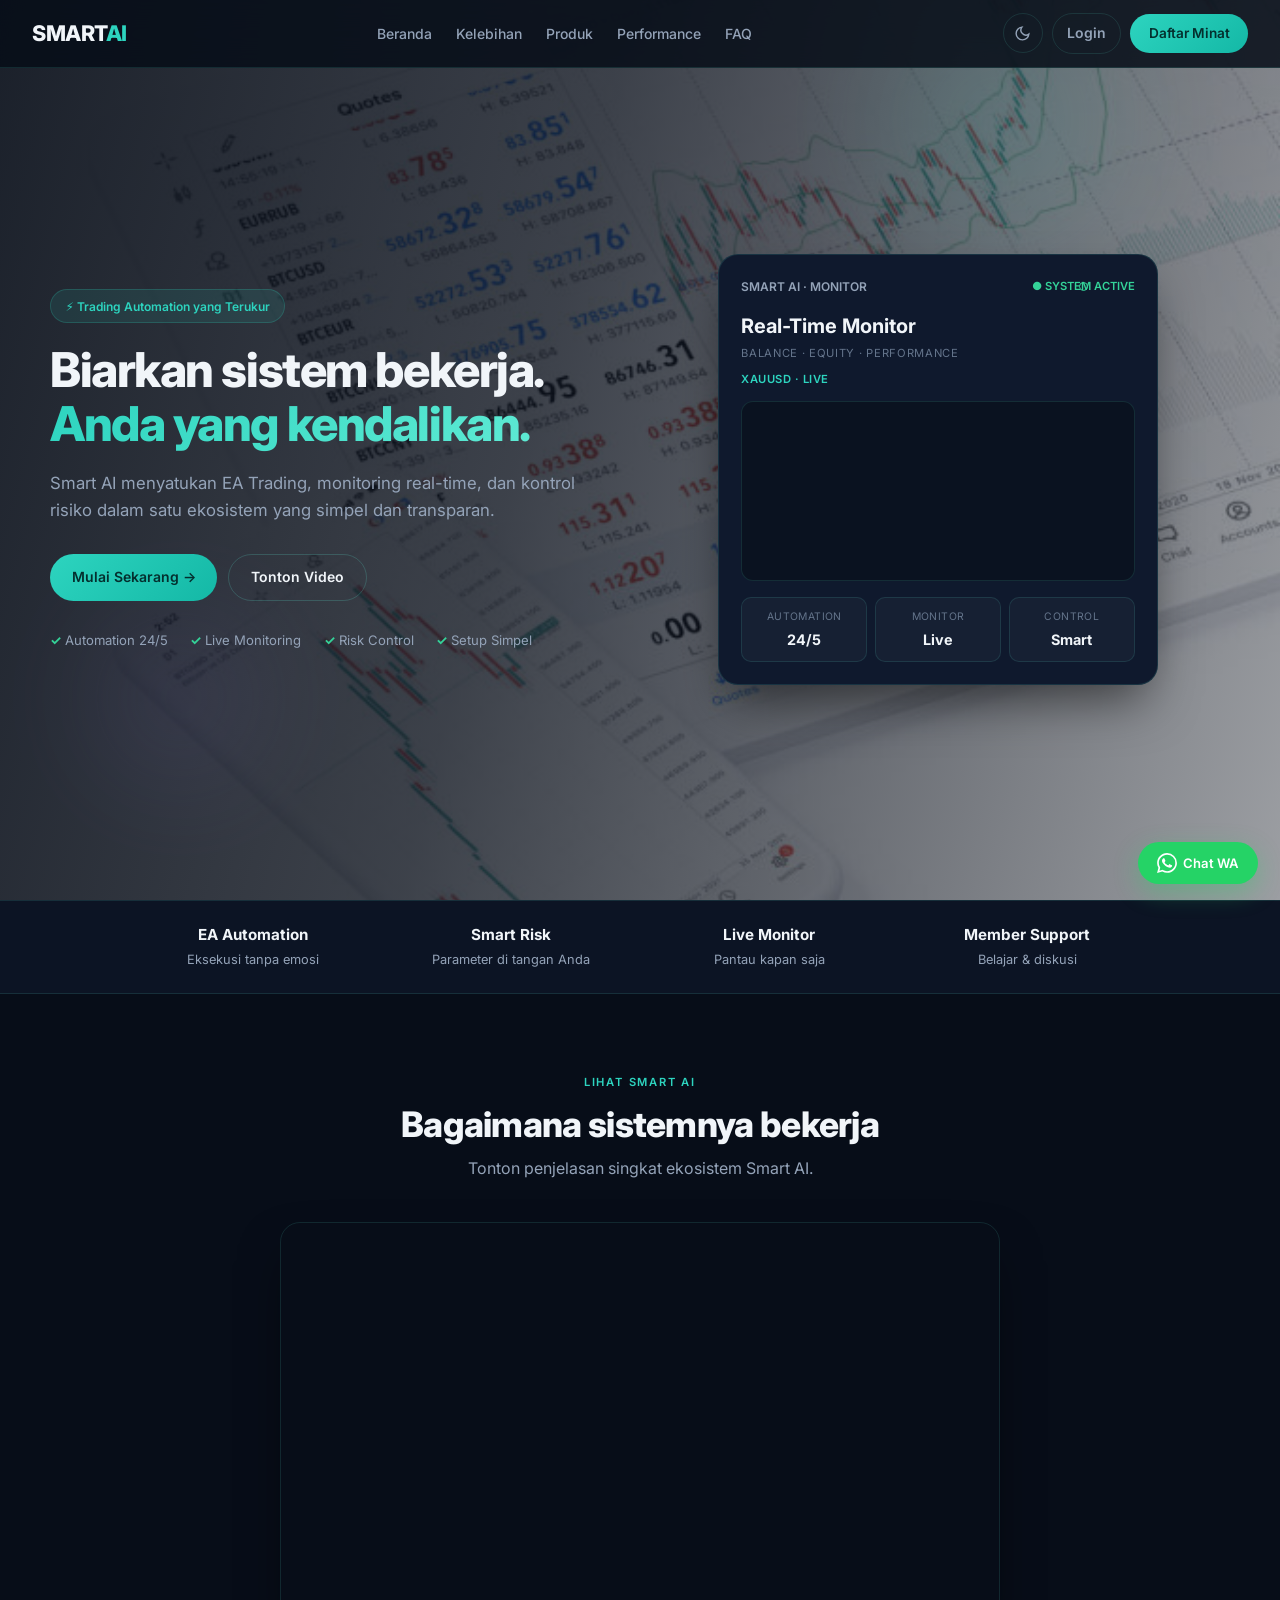
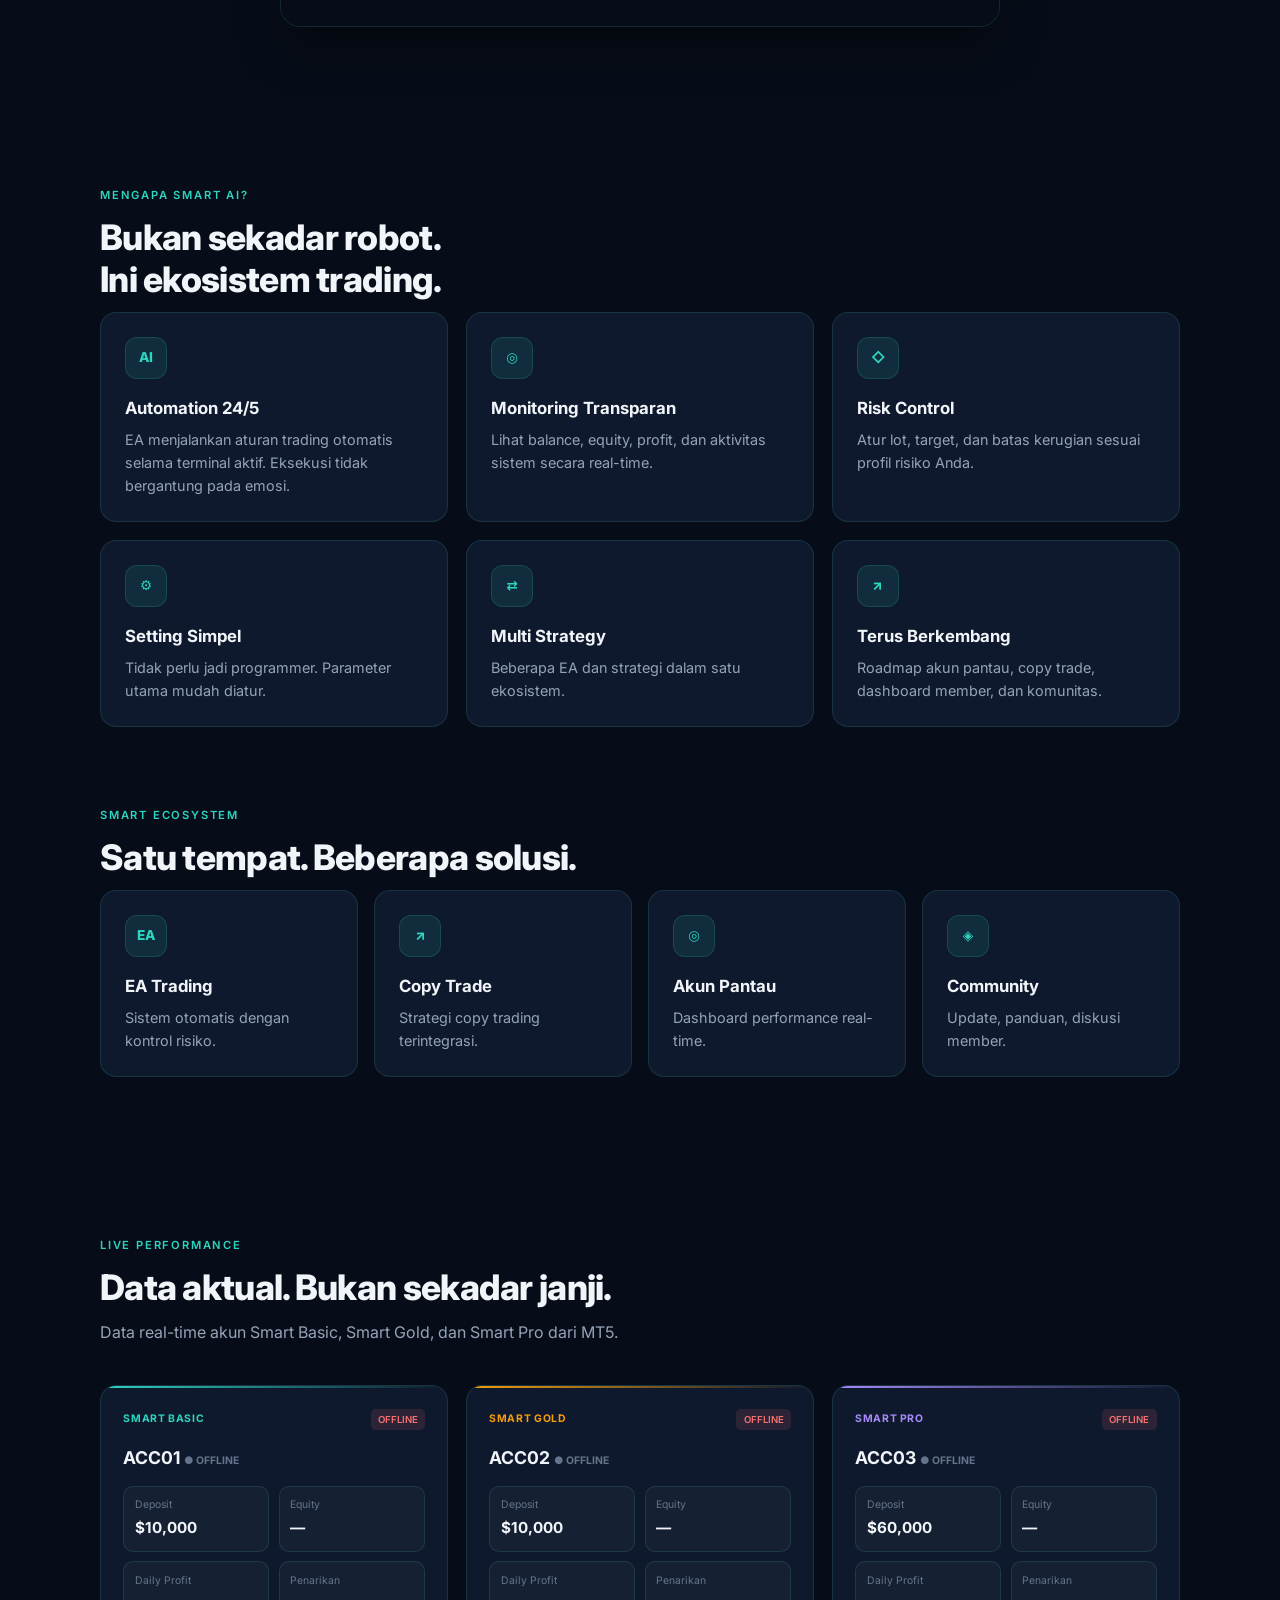
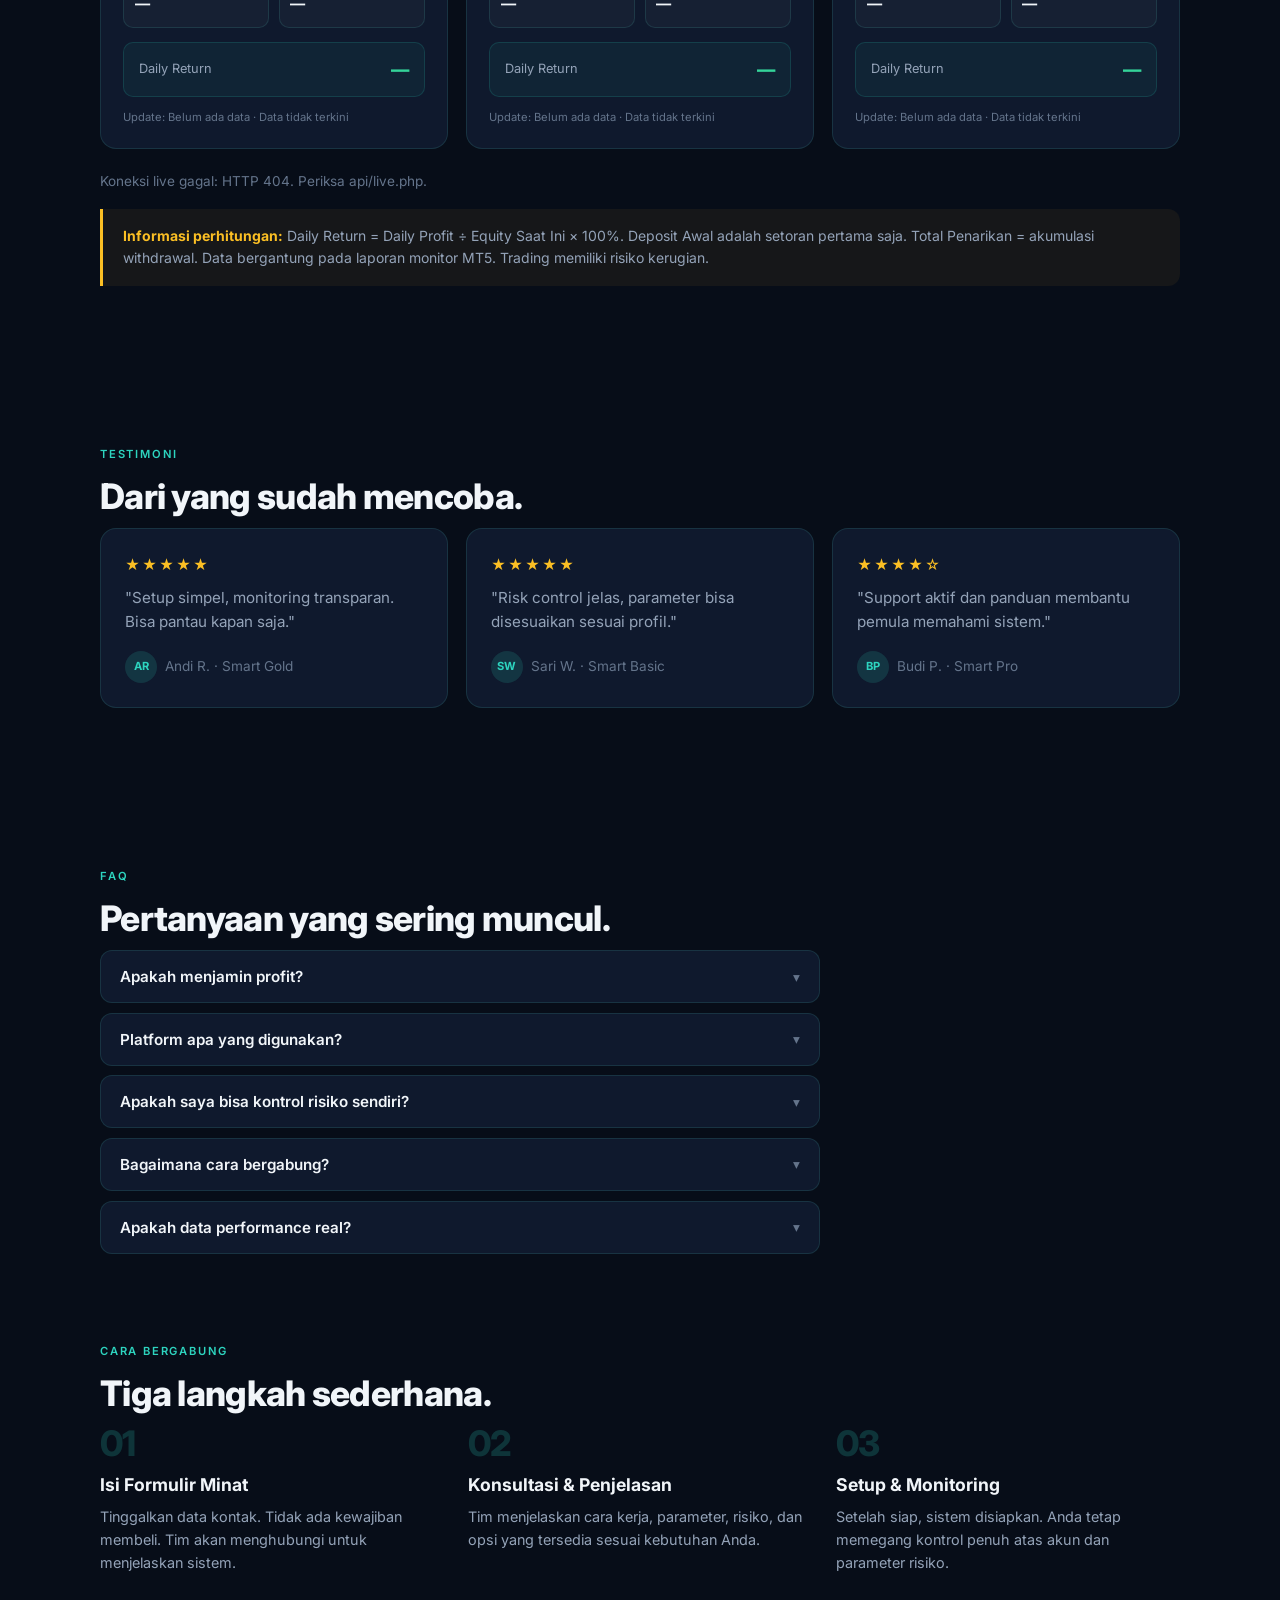
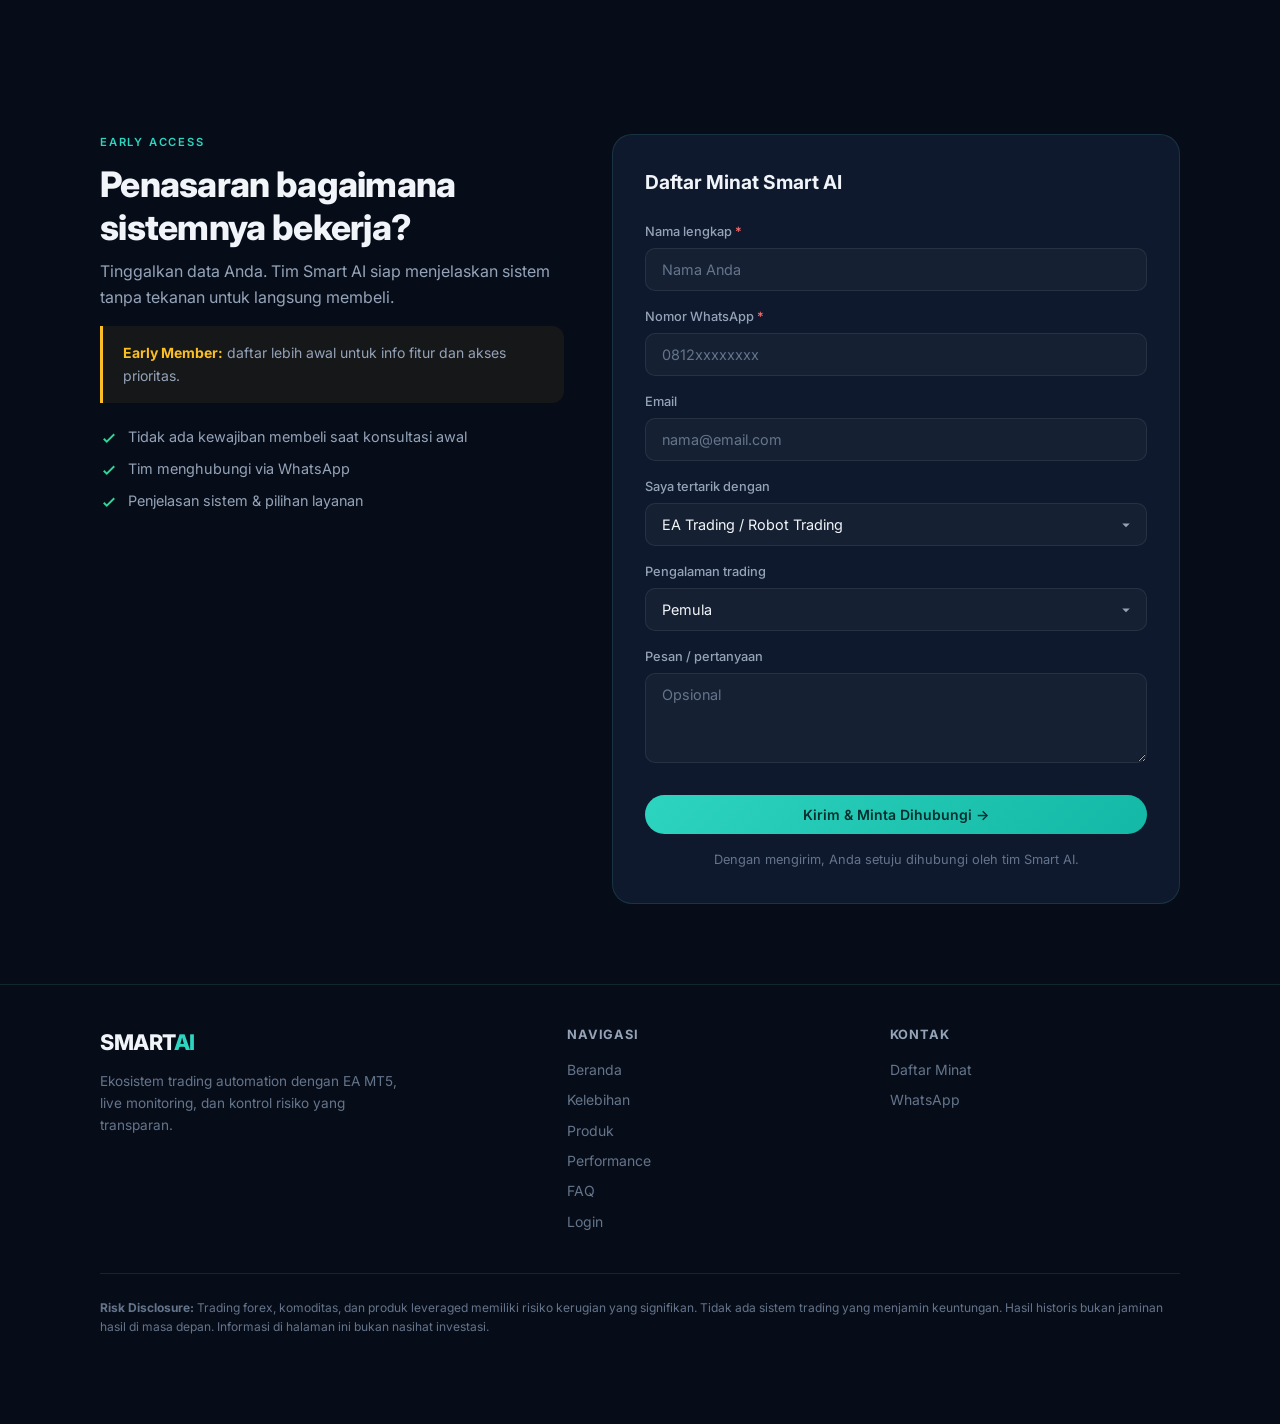
==== index.html @ ad92ba8b "Add files via upload" ====
<!DOCTYPE html>
<html lang="id" data-theme="dark">
<head>
<meta charset="UTF-8">
<meta name="viewport" content="width=device-width, initial-scale=1.0, viewport-fit=cover">
<meta name="description" content="Smart AI — Sistem trading automation profesional dengan EA MT5, live monitoring, dan kontrol risiko terukur.">
<meta name="theme-color" content="#070d18">
<title>Smart AI — Trading Automation</title>
<link rel="preconnect" href="https://fonts.googleapis.com">
<link rel="preconnect" href="https://fonts.gstatic.com" crossorigin>
<link href="https://fonts.googleapis.com/css2?family=Inter:wght@400;500;600;700;800&display=swap" rel="stylesheet">
<style>
:root, [data-theme="dark"] {
  --bg: #070d18;
  --bg-elevated: #0c1424;
  --bg-card: rgba(15, 25, 45, 0.75);
  --bg-card-solid: #0f192d;
  --border: rgba(94, 234, 212, 0.12);
  --border-strong: rgba(94, 234, 212, 0.2);
  --cyan: #2dd4bf;
  --teal: #14b8a6;
  --green: #34d399;
  --red: #f87171;
  --text: #f1f5f9;
  --text-muted: #94a3b8;
  --text-dim: #64748b;
  --yellow: #fbbf24;
  --gold: #f59e0b;
  --purple: #a78bfa;
  --nav-bg: rgba(7, 13, 24, 0.85);
  --input-bg: rgba(255, 255, 255, 0.03);
  --input-border: rgba(255, 255, 255, 0.08);
  --radius: 16px;
  --radius-lg: 20px;
  --shadow: 0 25px 50px -12px rgba(0, 0, 0, 0.55);
}
[data-theme="light"] {
  --bg: #f8fafc;
  --bg-elevated: #ffffff;
  --bg-card: #ffffff;
  --bg-card-solid: #ffffff;
  --border: rgba(15, 23, 42, 0.08);
  --border-strong: rgba(15, 23, 42, 0.14);
  --cyan: #0d9488;
  --teal: #0f766e;
  --green: #059669;
  --red: #dc2626;
  --text: #0f172a;
  --text-muted: #475569;
  --text-dim: #94a3b8;
  --yellow: #d97706;
  --gold: #b45309;
  --purple: #7c3aed;
  --nav-bg: rgba(248, 250, 252, 0.9);
  --input-bg: rgba(15, 23, 42, 0.03);
  --input-border: rgba(15, 23, 42, 0.1);
  --shadow: 0 25px 50px -12px rgba(0, 0, 0, 0.12);
}
*, *::before, *::after { margin: 0; padding: 0; box-sizing: border-box; }
html { scroll-behavior: smooth; -webkit-text-size-adjust: 100%; }
body {
  font-family: Inter, system-ui, -apple-system, sans-serif;
  background: var(--bg);
  color: var(--text);
  line-height: 1.6;
  overflow-x: hidden;
  -webkit-font-smoothing: antialiased;
}
a, button { -webkit-tap-highlight-color: rgba(45, 212, 191, 0.15); }
img { max-width: 100%; display: block; }

.navbar {
  position: fixed; top: 0; left: 0; right: 0; z-index: 1000;
  background: var(--nav-bg); backdrop-filter: blur(20px); -webkit-backdrop-filter: blur(20px);
  border-bottom: 1px solid var(--border); padding: 0 2rem; height: 68px;
  display: flex; align-items: center; justify-content: space-between;
  transition: background 0.3s, box-shadow 0.3s;
}
.navbar.scrolled { background: rgba(7, 13, 24, 0.96) !important; box-shadow: 0 4px 28px rgba(0, 0, 0, 0.35); }
[data-theme="light"] .navbar.scrolled { background: rgba(248, 250, 252, 0.98) !important; box-shadow: 0 4px 28px rgba(0, 0, 0, 0.08); }
.logo { font-size: 1.35rem; font-weight: 800; color: var(--text); text-decoration: none; letter-spacing: -0.02em; }
.logo span { color: var(--cyan); }
.nav-links { display: flex; gap: 1.5rem; list-style: none; }
.nav-links a { color: var(--text-muted); text-decoration: none; font-size: 0.875rem; font-weight: 500; transition: color 0.15s; }
.nav-links a:hover { color: var(--text); }
.nav-actions { display: flex; align-items: center; gap: 0.55rem; }
.theme-toggle {
  width: 40px; height: 40px; border-radius: 50%; border: 1px solid var(--border);
  background: transparent; color: var(--text-muted); cursor: pointer; display: grid; place-items: center;
  transition: border-color 0.15s, color 0.15s;
}
.theme-toggle:hover { border-color: var(--cyan); color: var(--cyan); }
[data-theme="dark"] .theme-toggle .icon-sun { display: none; }
[data-theme="light"] .theme-toggle .icon-moon { display: none; }
.hamburger { display: none; flex-direction: column; gap: 5px; background: none; border: none; cursor: pointer; padding: 8px; }
.hamburger span { display: block; width: 22px; height: 2px; background: var(--text); border-radius: 2px; }
.mobile-menu {
  display: none; position: fixed; inset: 68px 0 0 0; background: var(--bg); z-index: 999;
  padding: 1.5rem 1.25rem; flex-direction: column; gap: 0.25rem;
}
.mobile-menu.open { display: flex; }
.mobile-menu a {
  color: var(--text); text-decoration: none; font-size: 1.05rem; font-weight: 500;
  padding: 0.85rem 0.5rem; border-bottom: 1px solid var(--border);
}

.btn {
  display: inline-flex; align-items: center; justify-content: center; gap: 0.4rem;
  padding: 0.7rem 1.35rem; border-radius: 999px; font-weight: 600; font-size: 0.875rem;
  text-decoration: none; border: none; cursor: pointer; transition: all 0.2s;
  position: relative; overflow: hidden; font-family: inherit;
}
.btn-primary { background: linear-gradient(135deg, var(--cyan), var(--teal)); color: #042f2e; }
.btn-primary::after {
  content: ""; position: absolute; top: 0; left: -100%; width: 55%; height: 100%;
  background: linear-gradient(90deg, transparent, rgba(255,255,255,0.28), transparent); transform: skewX(-18deg);
}
.btn-primary:hover::after { animation: shineSweep 0.65s ease; }
.btn-primary:hover { transform: translateY(-2px); box-shadow: 0 8px 26px rgba(45, 212, 191, 0.38); }
.btn-outline { background: transparent; color: var(--text); border: 1px solid var(--border-strong); }
.btn-outline:hover { border-color: var(--cyan); color: var(--cyan); }
.btn-nav {
  background: linear-gradient(135deg, var(--cyan), var(--teal)); color: #042f2e;
  padding: 0.55rem 1.15rem; border-radius: 999px; font-weight: 600; font-size: 0.85rem; text-decoration: none;
}
.btn-login {
  color: var(--text-muted); text-decoration: none; font-size: 0.875rem; font-weight: 600;
  padding: 0.5rem 0.9rem; border-radius: 999px; border: 1px solid var(--border);
  transition: color 0.15s, border-color 0.15s, background 0.15s;
}
.btn-login:hover {
  color: var(--cyan); border-color: var(--cyan); background: rgba(45, 212, 191, 0.08);
}
.btn-full { width: 100%; }
@keyframes shineSweep { 0% { left: -100%; } 100% { left: 120%; } }

.hero {
  min-height: 100vh; padding: 110px 2rem 70px; display: flex; align-items: center;
  position: relative; overflow: hidden;
  background-image: linear-gradient(105deg, rgba(7,13,24,0.92) 0%, rgba(7,13,24,0.78) 42%, rgba(7,13,24,0.4) 100%), url('hero-bg.jpg');
  background-size: cover; background-position: center right;
}
[data-theme="light"] .hero {
  background-image: linear-gradient(105deg, rgba(248,250,252,0.93) 0%, rgba(248,250,252,0.8) 42%, rgba(248,250,252,0.45) 100%), url('hero-bg.jpg');
}
.hero-orbs { position: absolute; inset: 0; pointer-events: none; z-index: 0; }
.hero-orbs .orb { position: absolute; border-radius: 50%; filter: blur(55px); opacity: 0.4; }
.hero-orbs .orb-1 {
  width: 360px; height: 360px;
  background: radial-gradient(circle, rgba(45,212,191,0.35), transparent 70%);
  top: -60px; right: 8%; animation: orbFloat1 16s ease-in-out infinite;
}
.hero-orbs .orb-2 {
  width: 260px; height: 260px;
  background: radial-gradient(circle, rgba(167,139,250,0.28), transparent 70%);
  bottom: 8%; left: 4%; animation: orbFloat2 20s ease-in-out infinite;
}
@keyframes orbFloat1 { 0%, 100% { transform: translate(0, 0); } 50% { transform: translate(25px, -35px); } }
@keyframes orbFloat2 { 0%, 100% { transform: translate(0, 0); } 50% { transform: translate(-30px, 20px); } }

.hero-inner {
  max-width: 1180px; margin: 0 auto; width: 100%;
  display: flex; align-items: center; gap: 3.5rem; position: relative; z-index: 1;
}
.hero-content { flex: 1; max-width: 540px; }
.badge {
  display: inline-flex; align-items: center; gap: 0.4rem; padding: 0.4rem 0.9rem;
  border-radius: 999px; font-size: 0.75rem; font-weight: 600; color: var(--cyan);
  background: rgba(45, 212, 191, 0.1); border: 1px solid rgba(45, 212, 191, 0.2);
  margin-bottom: 1.25rem; animation: fadeUp 0.9s both;
}
.hero h1 {
  font-size: 3rem; font-weight: 800; line-height: 1.12; margin-bottom: 1.2rem;
  letter-spacing: -0.03em; animation: fadeUp 0.9s 0.12s both;
}
.hero h1 .highlight {
  background: linear-gradient(135deg, var(--cyan), #5eead4, #67e8f9, var(--cyan));
  background-size: 300% 300%; -webkit-background-clip: text; -webkit-text-fill-color: transparent;
  background-clip: text; animation: gradientShift 6s ease infinite;
}
@keyframes gradientShift { 0% { background-position: 0% 50%; } 50% { background-position: 100% 50%; } 100% { background-position: 0% 50%; } }
.hero-content > p { color: var(--text-muted); font-size: 1.05rem; margin-bottom: 1.9rem; animation: fadeUp 0.9s 0.24s both; }
.hero-buttons { display: flex; gap: 0.7rem; margin-bottom: 1.8rem; flex-wrap: wrap; animation: fadeUp 0.9s 0.36s both; }
.hero-checks { display: flex; flex-wrap: wrap; gap: 0.9rem 1.4rem; font-size: 0.82rem; color: var(--text-muted); animation: fadeUp 0.9s 0.48s both; }
.hero-checks span::before { content: "✓ "; color: var(--green); font-weight: 700; }

.hero-visual { flex: 1; display: flex; justify-content: center; }
.monitor-card {
  background: var(--bg-card-solid); border: 1px solid var(--border); border-radius: var(--radius-lg);
  padding: 1.4rem; width: 100%; max-width: 440px; box-shadow: var(--shadow);
  animation: scaleIn 1s 0.2s both, floatSoft 5.5s ease-in-out 1.2s infinite, borderGlow 4s ease-in-out infinite;
  transition: transform 0.3s, box-shadow 0.3s;
}
.monitor-card:hover {
  transform: translateY(-6px) scale(1.02) !important;
  box-shadow: 0 28px 50px -12px rgba(0,0,0,0.55), 0 0 36px rgba(45,212,191,0.14);
}
@keyframes floatSoft { 0%, 100% { transform: translateY(0); } 50% { transform: translateY(-10px); } }
@keyframes borderGlow {
  0%, 100% { box-shadow: 0 0 0 1px rgba(45,212,191,0.15), 0 0 18px rgba(45,212,191,0.08); }
  50% { box-shadow: 0 0 0 1px rgba(45,212,191,0.35), 0 0 28px rgba(45,212,191,0.16); }
}
@keyframes scaleIn { from { opacity: 0; transform: scale(0.9); } to { opacity: 1; transform: scale(1); } }
@keyframes fadeUp { from { opacity: 0; transform: translateY(28px); } to { opacity: 1; transform: translateY(0); } }
.monitor-header { display: flex; justify-content: space-between; align-items: center; margin-bottom: 0.85rem; font-size: 0.75rem; font-weight: 600; color: var(--text-muted); }
.status-dot { color: var(--green); position: relative; font-size: 0.7rem; }
.status-dot::before {
  content: ""; position: absolute; left: 50%; top: 50%; width: 9px; height: 9px;
  margin: -4.5px 0 0 -4.5px; border-radius: 50%; border: 1.5px solid var(--green);
  animation: pulseRing 2s ease-out infinite; pointer-events: none;
}
@keyframes pulseRing { 0% { transform: scale(0.8); opacity: 0.6; } 70% { transform: scale(1.7); opacity: 0; } 100% { opacity: 0; } }
.monitor-card h3 { font-size: 1.25rem; font-weight: 700; margin-bottom: 0.2rem; }
.monitor-sub { font-size: 0.7rem; color: var(--text-dim); letter-spacing: 0.06em; text-transform: uppercase; margin-bottom: 0.5rem; }
.chart-area { height: 180px; border-radius: 12px; overflow: hidden; margin: 0.75rem 0 1rem; background: #0a1220; border: 1px solid var(--border); }
.chart-area iframe { width: 100%; height: 100%; border: 0; }
.monitor-stats { display: grid; grid-template-columns: repeat(3, 1fr); gap: 0.5rem; }
.stat-box { background: var(--input-bg); border: 1px solid var(--border); border-radius: 10px; padding: 0.65rem; text-align: center; }
.stat-box .label { font-size: 0.65rem; color: var(--text-dim); text-transform: uppercase; letter-spacing: 0.04em; }
.stat-box .value { font-size: 0.9rem; font-weight: 700; margin-top: 0.15rem; }

.feature-bar { border-top: 1px solid var(--border); border-bottom: 1px solid var(--border); background: var(--bg-elevated); }
.feature-bar-inner {
  max-width: 1080px; margin: 0 auto; display: grid; grid-template-columns: repeat(4, 1fr);
  gap: 1rem; padding: 1.4rem 2rem; text-align: center;
}
.feature-bar-item h4 { font-size: 0.95rem; font-weight: 700; margin-bottom: 0.15rem; }
.feature-bar-item p { font-size: 0.8rem; color: var(--text-muted); }

section { padding: 5rem 2rem; }
.container { max-width: 1080px; margin: 0 auto; }
.section-label { font-size: 0.7rem; font-weight: 600; color: var(--cyan); letter-spacing: 1.8px; text-transform: uppercase; margin-bottom: 0.7rem; }
.section-title { font-size: 2.2rem; font-weight: 800; margin-bottom: 0.7rem; line-height: 1.2; letter-spacing: -0.02em; }
.section-desc { color: var(--text-muted); max-width: 560px; margin-bottom: 2.5rem; }

.why-grid { display: grid; grid-template-columns: repeat(3, 1fr); gap: 1.1rem; }
.why-card, .eco-card, .testi-card {
  background: var(--bg-card-solid); border: 1px solid var(--border); border-radius: var(--radius);
  padding: 1.5rem; transition: transform 0.3s, box-shadow 0.3s, border-color 0.3s;
}
.why-card:hover, .eco-card:hover, .testi-card:hover, .perf-card:hover {
  transform: translateY(-8px); border-color: rgba(45, 212, 191, 0.35); box-shadow: 0 18px 36px -10px rgba(0, 0, 0, 0.4);
}
.why-icon, .eco-icon {
  width: 42px; height: 42px; display: grid; place-items: center; border-radius: 12px;
  background: rgba(45, 212, 191, 0.1); border: 1px solid rgba(45, 212, 191, 0.18);
  color: var(--cyan); font-weight: 800; font-size: 0.85rem; margin-bottom: 1rem;
}
.why-card h3, .eco-card h3 { font-size: 1.05rem; font-weight: 700; margin-bottom: 0.4rem; }
.why-card p, .eco-card p { font-size: 0.9rem; color: var(--text-muted); line-height: 1.6; }
.eco-grid { display: grid; grid-template-columns: repeat(4, 1fr); gap: 1rem; }

.video-frame {
  position: relative; width: 100%; max-width: 720px; margin: 0 auto; aspect-ratio: 16 / 9;
  border-radius: var(--radius-lg); overflow: hidden; border: 1px solid var(--border); box-shadow: var(--shadow);
}
.video-frame iframe { width: 100%; height: 100%; border: 0; }

.perf-grid { display: grid; grid-template-columns: repeat(3, 1fr); gap: 1.1rem; margin-bottom: 1.4rem; }
.perf-card {
  background: var(--bg-card-solid); border: 1px solid var(--border); border-radius: var(--radius);
  padding: 1.4rem; transition: transform 0.3s, box-shadow 0.3s; position: relative; overflow: hidden;
}
.perf-card::before { content: ''; position: absolute; top: 0; left: 0; right: 0; height: 2px; }
.perf-card:nth-child(1)::before { background: linear-gradient(90deg, var(--cyan), transparent); }
.perf-card:nth-child(2)::before { background: linear-gradient(90deg, var(--gold), transparent); }
.perf-card:nth-child(3)::before { background: linear-gradient(90deg, var(--purple), transparent); }
.perf-label { font-size: 0.65rem; font-weight: 700; color: var(--cyan); letter-spacing: 0.06em; text-transform: uppercase; }
.mt5-badge { font-size: 0.6rem; font-weight: 600; background: rgba(52, 211, 153, 0.12); color: var(--green); padding: 0.2rem 0.45rem; border-radius: 5px; }
.mt5-badge.offline { background: rgba(248, 113, 113, 0.12); color: var(--red); }
.mt5-badge.waiting { background: rgba(251, 191, 36, 0.12); color: var(--yellow); }
.perf-account { font-size: 1.1rem; font-weight: 700; margin: 0.85rem 0; }
.online-text { font-size: 0.65rem; color: var(--green); animation: glowPulse 2s ease-in-out infinite; }
@keyframes glowPulse { 0%, 100% { opacity: 1; } 50% { opacity: 0.6; } }
.perf-stats { display: grid; grid-template-columns: 1fr 1fr; gap: 0.6rem; margin-bottom: 0.9rem; }
.perf-stat { background: var(--input-bg); border-radius: 10px; padding: 0.65rem; border: 1px solid var(--border); }
.perf-stat .label { font-size: 0.65rem; color: var(--text-dim); margin-bottom: 0.15rem; }
.perf-stat .value { font-size: 0.95rem; font-weight: 700; }
.perf-stat .value.profit { color: var(--green); }
.perf-stat .value.loss { color: var(--red); }
.daily-return {
  display: flex; justify-content: space-between; align-items: center; padding: 0.75rem 0.9rem;
  background: rgba(45, 212, 191, 0.06); border: 1px solid rgba(45, 212, 191, 0.15);
  border-radius: 10px; font-size: 0.8rem; color: var(--text-muted);
}
.daily-return.loss-bg { background: rgba(248, 113, 113, 0.06); border-color: rgba(248, 113, 113, 0.15); }
.daily-return .value { font-size: 1.15rem; font-weight: 800; color: var(--green); }
.daily-return .value.neg { color: var(--red); }
.live-info { font-size: 0.85rem; color: var(--text-dim); margin-bottom: 1rem; }
.callout {
  padding: 1rem 1.25rem; border-left: 3px solid var(--yellow); background: rgba(251, 191, 36, 0.06);
  border-radius: 0 12px 12px 0; font-size: 0.875rem; color: var(--text-muted); line-height: 1.6;
}
.callout strong { color: var(--yellow); }

.testi-grid { display: grid; grid-template-columns: repeat(3, 1fr); gap: 1.1rem; }
.testi-stars { color: var(--yellow); font-size: 0.9rem; margin-bottom: 0.6rem; letter-spacing: 2px; }
.testi-card p { font-size: 0.95rem; color: var(--text-muted); margin-bottom: 1rem; line-height: 1.6; }
.testi-avatar {
  display: inline-flex; width: 32px; height: 32px; border-radius: 50%;
  background: rgba(45, 212, 191, 0.15); color: var(--cyan); font-size: 0.7rem; font-weight: 700;
  align-items: center; justify-content: center; margin-right: 0.5rem;
}
.testi-card > div:last-child { font-size: 0.85rem; color: var(--text-dim); display: flex; align-items: center; }

.faq-list { max-width: 720px; }
.faq-item { border: 1px solid var(--border); border-radius: 12px; margin-bottom: 0.6rem; overflow: hidden; background: var(--bg-card-solid); }
.faq-q {
  width: 100%; text-align: left; padding: 1rem 1.2rem; background: none; border: none;
  color: var(--text); font-family: inherit; font-size: 0.95rem; font-weight: 600; cursor: pointer;
  display: flex; justify-content: space-between; align-items: center; gap: 1rem;
}
.faq-q span { color: var(--text-dim); transition: transform 0.2s; font-size: 0.85rem; }
.faq-item.active .faq-q span { transform: rotate(180deg); }
.faq-a { max-height: 0; overflow: hidden; transition: max-height 0.3s ease; }
.faq-item.active .faq-a { max-height: 200px; }
.faq-a p { padding: 0 1.2rem 1.1rem; color: var(--text-muted); font-size: 0.9rem; line-height: 1.6; }

.steps-grid { display: grid; grid-template-columns: repeat(3, 1fr); gap: 1.5rem; }
.step-num { font-size: 2.2rem; font-weight: 800; color: rgba(45, 212, 191, 0.2); letter-spacing: -0.04em; line-height: 1; margin-bottom: 0.6rem; }
.step h3 { font-size: 1.1rem; font-weight: 700; margin-bottom: 0.4rem; }
.step p { font-size: 0.9rem; color: var(--text-muted); line-height: 1.6; }

.cta-section { display: grid; grid-template-columns: 0.9fr 1.1fr; gap: 3rem; align-items: start; }
.form-card { background: var(--bg-card-solid); border: 1px solid var(--border); border-radius: var(--radius-lg); padding: 2rem; }
.form-card h3 { font-size: 1.2rem; font-weight: 700; margin-bottom: 1.5rem; }
.form-group { margin-bottom: 1rem; }
.form-group label { display: block; font-size: 0.8rem; font-weight: 500; color: var(--text-muted); margin-bottom: 0.35rem; }
.form-group label .req { color: var(--red); }
input, select, textarea {
  width: 100%; padding: 0.75rem 1rem; border-radius: 10px; border: 1px solid var(--input-border);
  background: var(--input-bg); color: var(--text); font-family: inherit; font-size: 0.9rem;
  transition: border-color 0.15s, box-shadow 0.15s;
}
input:focus, select:focus, textarea:focus { outline: none; border-color: var(--cyan); box-shadow: 0 0 0 3px rgba(45, 212, 191, 0.12); }
input::placeholder, textarea::placeholder { color: var(--text-dim); }
textarea { min-height: 90px; resize: vertical; }
select {
  appearance: none;
  background-image: url("data:image/svg+xml,%3Csvg xmlns='http://www.w3.org/2000/svg' width='12' height='12' fill='%2394a3b8' viewBox='0 0 16 16'%3E%3Cpath d='M8 11L3 6h10l-5 5z'/%3E%3C/svg%3E");
  background-repeat: no-repeat; background-position: right 14px center; padding-right: 36px;
}
.form-success {
  display: none; margin-top: 1rem; padding: 1rem;
  background: rgba(52, 211, 153, 0.1); border: 1px solid rgba(52, 211, 153, 0.25);
  border-radius: 10px; color: var(--green); font-size: 0.9rem; font-weight: 500;
}
.form-note { margin-top: 1rem; font-size: 0.8rem; color: var(--text-dim); text-align: center; }
.side-points { list-style: none; margin-top: 1.5rem; }
.side-points li { display: flex; align-items: flex-start; gap: 0.6rem; font-size: 0.9rem; color: var(--text-muted); margin-bottom: 0.7rem; line-height: 1.45; }
.side-points li svg { width: 18px; height: 18px; flex-shrink: 0; color: var(--green); margin-top: 2px; }

footer { border-top: 1px solid var(--border); padding: 2.5rem 2rem 5.5rem; }
.footer-grid { max-width: 1080px; margin: 0 auto; display: grid; grid-template-columns: 1.5fr 1fr 1fr; gap: 2rem; margin-bottom: 2rem; }
.footer-brand .logo { display: inline-block; margin-bottom: 0.75rem; }
.footer-brand p { font-size: 0.85rem; color: var(--text-dim); line-height: 1.6; max-width: 320px; }
.footer-col h4 { font-size: 0.8rem; font-weight: 700; text-transform: uppercase; letter-spacing: 0.06em; color: var(--text-muted); margin-bottom: 0.85rem; }
.footer-col a { display: block; font-size: 0.875rem; color: var(--text-dim); text-decoration: none; margin-bottom: 0.5rem; }
.footer-col a:hover { color: var(--cyan); }
.footer-bottom { max-width: 1080px; margin: 0 auto; padding-top: 1.5rem; border-top: 1px solid var(--border); font-size: 0.75rem; color: var(--text-dim); line-height: 1.6; }

.wa-float {
  position: fixed; bottom: 1.4rem; right: 1.4rem; z-index: 999; background: #25d366; color: #fff;
  padding: 0.65rem 1.15rem; border-radius: 999px; font-weight: 600; font-size: 0.82rem;
  text-decoration: none; box-shadow: 0 8px 24px rgba(37, 211, 102, 0.35);
  display: flex; align-items: center; gap: 0.4rem; animation: floatY 3s ease-in-out infinite; transition: transform 0.2s;
}
.wa-float:hover { animation: none; transform: scale(1.07); }
.wa-float svg { width: 20px; height: 20px; fill: currentColor; }
@keyframes floatY { 0%, 100% { transform: translateY(0); } 50% { transform: translateY(-8px); } }

.reveal { opacity: 0; transform: translateY(28px); transition: opacity 0.7s cubic-bezier(0.22, 1, 0.36, 1), transform 0.7s cubic-bezier(0.22, 1, 0.36, 1); }
.reveal.visible { opacity: 1; transform: translateY(0); }
.reveal.from-left { transform: translateX(-36px); }
.reveal.from-left.visible { transform: translateX(0); }
.reveal.from-right { transform: translateX(36px); }
.reveal.from-right.visible { transform: translateX(0); }
.reveal.scale-up { transform: scale(0.93) translateY(16px); }
.reveal.scale-up.visible { transform: scale(1) translateY(0); }
.perf-stat .value.counted { animation: countPop 0.4s ease; }
@keyframes countPop { 0% { transform: scale(1); } 40% { transform: scale(1.1); } 100% { transform: scale(1); } }

@media (max-width: 960px) {
  .navbar { padding: 0 1rem; height: 60px; }
  .nav-links, .btn-nav, .btn-login { display: none; }
  .hamburger { display: flex; }
  .hero {
    min-height: auto; padding: 88px 1.15rem 2.5rem; background-position: center center;
    background-image: linear-gradient(180deg, rgba(7,13,24,0.94) 0%, rgba(7,13,24,0.88) 55%, rgba(7,13,24,0.75) 100%), url('hero-bg.jpg');
  }
  [data-theme="light"] .hero {
    background-image: linear-gradient(180deg, rgba(248,250,252,0.94) 0%, rgba(248,250,252,0.88) 55%, rgba(248,250,252,0.75) 100%), url('hero-bg.jpg');
  }
  .hero-inner { flex-direction: column; text-align: center; gap: 1.75rem; }
  .hero-content { max-width: 100%; }
  .hero h1 { font-size: 1.85rem; }
  .hero-buttons { flex-direction: column; align-items: stretch; }
  .hero-buttons .btn { width: 100%; min-height: 48px; padding: 0.9rem; }
  .hero-checks { justify-content: center; }
  .monitor-card { max-width: 100%; margin: 0 auto; }
  .chart-area { height: 160px; }
  .feature-bar-inner { grid-template-columns: 1fr 1fr; padding: 1.1rem 1rem; }
  section { padding: 3rem 1.15rem; }
  .section-title { font-size: 1.55rem; }
  .why-grid, .perf-grid, .testi-grid, .steps-grid, .eco-grid, .cta-section, .footer-grid { grid-template-columns: 1fr; gap: 0.9rem; }
  .step { padding: 1rem; background: var(--bg-card-solid); border: 1px solid var(--border); border-radius: 12px; }
  footer { padding: 2.25rem 1.15rem 5.5rem; }
  .wa-float { bottom: 1rem; right: 1rem; min-height: 44px; }
}
@media (max-width: 520px) {
  .hero h1 { font-size: 1.65rem; }
  .section-title { font-size: 1.4rem; }
  .chart-area { height: 150px; }
}
@supports (padding: env(safe-area-inset-bottom)) {
  .wa-float { bottom: calc(1rem + env(safe-area-inset-bottom)); }
  footer { padding-bottom: calc(5.5rem + env(safe-area-inset-bottom)); }
}
@media (prefers-reduced-motion: reduce) {
  *, *::before, *::after { animation-duration: 0.01ms !important; animation-iteration-count: 1 !important; transition-duration: 0.01ms !important; }
}
</style>
</head>
<body>

<nav class="navbar">
  <a href="#" class="logo">SMART<span>AI</span></a>
  <ul class="nav-links">
    <li><a href="#beranda">Beranda</a></li>
    <li><a href="#kelebihan">Kelebihan</a></li>
    <li><a href="#produk">Produk</a></li>
    <li><a href="#performance">Performance</a></li>
    <li><a href="#faq">FAQ</a></li>
  </ul>
  <div class="nav-actions">
    <button class="theme-toggle" id="theme-toggle" aria-label="Ganti tema">
      <svg class="icon-moon" width="17" height="17" fill="none" stroke="currentColor" stroke-width="2" viewBox="0 0 24 24"><path d="M21 12.79A9 9 0 1111.21 3 7 7 0 0021 12.79z"/></svg>
      <svg class="icon-sun" width="17" height="17" fill="none" stroke="currentColor" stroke-width="2" viewBox="0 0 24 24"><circle cx="12" cy="12" r="5"/><path d="M12 1v2M12 21v2M4.22 4.22l1.42 1.42M18.36 18.36l1.42 1.42M1 12h2M21 12h2M4.22 19.78l1.42-1.42M18.36 5.64l1.42-1.42"/></svg>
    </button>
    <a href="login.html" class="btn-login">Login</a>
    <a href="#daftar" class="btn-nav">Daftar Minat</a>
    <button class="hamburger" id="hamburger" aria-label="Menu"><span></span><span></span><span></span></button>
  </div>
</nav>

<div class="mobile-menu" id="mobile-menu">
  <a href="#beranda" onclick="closeMenu()">Beranda</a>
  <a href="#kelebihan" onclick="closeMenu()">Kelebihan</a>
  <a href="#produk" onclick="closeMenu()">Produk</a>
  <a href="#performance" onclick="closeMenu()">Performance</a>
  <a href="#faq" onclick="closeMenu()">FAQ</a>
  <a href="login.html" onclick="closeMenu()">Login</a>
  <a href="#daftar" class="btn btn-primary" style="margin-top:1rem" onclick="closeMenu()">Daftar Minat</a>
</div>

<section class="hero" id="beranda">
  <div class="hero-orbs" aria-hidden="true"><div class="orb orb-1"></div><div class="orb orb-2"></div></div>
  <div class="hero-inner">
    <div class="hero-content">
      <div class="badge">⚡ Trading Automation yang Terukur</div>
      <h1>Biarkan sistem bekerja.<br><span class="highlight">Anda yang kendalikan.</span></h1>
      <p>Smart AI menyatukan EA Trading, monitoring real-time, dan kontrol risiko dalam satu ekosistem yang simpel dan transparan.</p>
      <div class="hero-buttons">
        <a href="#daftar" class="btn btn-primary">Mulai Sekarang →</a>
        <a href="#video" class="btn btn-outline">Tonton Video</a>
      </div>
      <div class="hero-checks">
        <span>Automation 24/5</span><span>Live Monitoring</span><span>Risk Control</span><span>Setup Simpel</span>
      </div>
    </div>
    <div class="hero-visual">
      <div class="monitor-card">
        <div class="monitor-header">
          <span>SMART AI · MONITOR</span>
          <span class="status-dot">● SYSTEM ACTIVE</span>
        </div>
        <h3>Real-Time Monitor</h3>
        <div class="monitor-sub">Balance · Equity · Performance</div>
        <div class="monitor-sub" style="color:var(--cyan);font-weight:600;letter-spacing:0.5px;text-transform:none;margin-bottom:0.75rem">XAUUSD · LIVE</div>
        <div class="chart-area">
          <iframe title="XAUUSD Live Chart" loading="lazy"
            src="https://s.tradingview.com/widgetembed/?frameElementId=tv_xauusd&symbol=OANDA%3AXAUUSD&interval=15&hidesidetoolbar=1&hidetoptoolbar=1&symboledit=0&saveimage=0&toolbarbg=0f192d&theme=dark&style=1&timezone=Asia%2FJakarta&hidevolume=1&hidelegend=1&locale=id&overrides=%7B%22paneProperties.background%22%3A%22%230f192d%22%2C%22mainSeriesProperties.candleStyle.upColor%22%3A%22%232dd4bf%22%2C%22mainSeriesProperties.candleStyle.downColor%22%3A%22%23f87171%22%7D&disabled_features=%5B%22header_widget%22%2C%22left_toolbar%22%5D"
            allowtransparency="true" allowfullscreen></iframe>
        </div>
        <div class="monitor-stats">
          <div class="stat-box"><div class="label">Automation</div><div class="value">24/5</div></div>
          <div class="stat-box"><div class="label">Monitor</div><div class="value">Live</div></div>
          <div class="stat-box"><div class="label">Control</div><div class="value">Smart</div></div>
        </div>
      </div>
    </div>
  </div>
</section>

<div class="feature-bar">
  <div class="feature-bar-inner">
    <div class="feature-bar-item reveal"><h4>EA Automation</h4><p>Eksekusi tanpa emosi</p></div>
    <div class="feature-bar-item reveal"><h4>Smart Risk</h4><p>Parameter di tangan Anda</p></div>
    <div class="feature-bar-item reveal"><h4>Live Monitor</h4><p>Pantau kapan saja</p></div>
    <div class="feature-bar-item reveal"><h4>Member Support</h4><p>Belajar & diskusi</p></div>
  </div>
</div>

<section id="video">
  <div class="container" style="text-align:center">
    <div class="section-label reveal">Lihat Smart AI</div>
    <h2 class="section-title reveal">Bagaimana sistemnya bekerja</h2>
    <p class="section-desc reveal" style="margin-left:auto;margin-right:auto">Tonton penjelasan singkat ekosistem Smart AI.</p>
    <div class="video-frame reveal">
      <iframe src="https://www.youtube.com/embed/WFI02tyEHu4?rel=0&modestbranding=1" title="Smart AI" allowfullscreen loading="lazy"></iframe>
    </div>
  </div>
</section>

<section id="kelebihan">
  <div class="container">
    <div class="section-label reveal">Mengapa Smart AI?</div>
    <h2 class="section-title reveal">Bukan sekadar robot.<br>Ini ekosistem trading.</h2>
    <div class="why-grid">
      <div class="why-card reveal"><div class="why-icon">AI</div><h3>Automation 24/5</h3><p>EA menjalankan aturan trading otomatis selama terminal aktif. Eksekusi tidak bergantung pada emosi.</p></div>
      <div class="why-card reveal"><div class="why-icon">◎</div><h3>Monitoring Transparan</h3><p>Lihat balance, equity, profit, dan aktivitas sistem secara real-time.</p></div>
      <div class="why-card reveal"><div class="why-icon">◇</div><h3>Risk Control</h3><p>Atur lot, target, dan batas kerugian sesuai profil risiko Anda.</p></div>
      <div class="why-card reveal"><div class="why-icon">⚙</div><h3>Setting Simpel</h3><p>Tidak perlu jadi programmer. Parameter utama mudah diatur.</p></div>
      <div class="why-card reveal"><div class="why-icon">⇄</div><h3>Multi Strategy</h3><p>Beberapa EA dan strategi dalam satu ekosistem.</p></div>
      <div class="why-card reveal"><div class="why-icon">↗</div><h3>Terus Berkembang</h3><p>Roadmap akun pantau, copy trade, dashboard member, dan komunitas.</p></div>
    </div>
  </div>
</section>

<section id="produk" style="padding-top:0">
  <div class="container">
    <div class="section-label reveal">Smart Ecosystem</div>
    <h2 class="section-title reveal">Satu tempat. Beberapa solusi.</h2>
    <div class="eco-grid">
      <div class="eco-card reveal"><div class="eco-icon">EA</div><h3>EA Trading</h3><p>Sistem otomatis dengan kontrol risiko.</p></div>
      <div class="eco-card reveal"><div class="eco-icon">↗</div><h3>Copy Trade</h3><p>Strategi copy trading terintegrasi.</p></div>
      <div class="eco-card reveal"><div class="eco-icon">◎</div><h3>Akun Pantau</h3><p>Dashboard performance real-time.</p></div>
      <div class="eco-card reveal"><div class="eco-icon">◈</div><h3>Community</h3><p>Update, panduan, diskusi member.</p></div>
    </div>
  </div>
</section>

<section id="performance">
  <div class="container">
    <div class="section-label reveal">Live Performance</div>
    <h2 class="section-title reveal">Data aktual. Bukan sekadar janji.</h2>
    <p class="section-desc reveal">Data real-time akun Smart Basic, Smart Gold, dan Smart Pro dari MT5.</p>
    <div id="livegrid" class="perf-grid">
      <div class="perf-card" style="grid-column:1/-1;text-align:center;padding:2.5rem;color:var(--text-dim)">Menghubungkan ke data MT5...</div>
    </div>
    <p class="live-info" id="liveinfo">Memuat data live...</p>
    <div class="callout reveal">
      <strong>Informasi perhitungan:</strong> Daily Return = Daily Profit ÷ Equity Saat Ini × 100%. Deposit Awal adalah setoran pertama saja. Total Penarikan = akumulasi withdrawal. Data bergantung pada laporan monitor MT5. Trading memiliki risiko kerugian.
    </div>
  </div>
</section>

<section id="testimoni">
  <div class="container">
    <div class="section-label reveal">Testimoni</div>
    <h2 class="section-title reveal">Dari yang sudah mencoba.</h2>
    <div class="testi-grid">
      <div class="testi-card reveal">
        <div class="testi-stars">★★★★★</div>
        <p>"Setup simpel, monitoring transparan. Bisa pantau kapan saja."</p>
        <div><span class="testi-avatar">AR</span> Andi R. · Smart Gold</div>
      </div>
      <div class="testi-card reveal">
        <div class="testi-stars">★★★★★</div>
        <p>"Risk control jelas, parameter bisa disesuaikan sesuai profil."</p>
        <div><span class="testi-avatar">SW</span> Sari W. · Smart Basic</div>
      </div>
      <div class="testi-card reveal">
        <div class="testi-stars">★★★★☆</div>
        <p>"Support aktif dan panduan membantu pemula memahami sistem."</p>
        <div><span class="testi-avatar">BP</span> Budi P. · Smart Pro</div>
      </div>
    </div>
  </div>
</section>

<section id="faq">
  <div class="container">
    <div class="section-label reveal">FAQ</div>
    <h2 class="section-title reveal">Pertanyaan yang sering muncul.</h2>
    <div class="faq-list">
      <div class="faq-item reveal">
        <button class="faq-q" onclick="toggleFaq(this)">Apakah menjamin profit? <span>▾</span></button>
        <div class="faq-a"><p>Tidak. Tidak ada sistem trading yang menjamin profit. Fokus Smart AI adalah automation, monitoring, dan risk control yang transparan.</p></div>
      </div>
      <div class="faq-item reveal">
        <button class="faq-q" onclick="toggleFaq(this)">Platform apa yang digunakan? <span>▾</span></button>
        <div class="faq-a"><p>MetaTrader 5 (MT5). Sistem berjalan di terminal MT5 Anda.</p></div>
      </div>
      <div class="faq-item reveal">
        <button class="faq-q" onclick="toggleFaq(this)">Apakah saya bisa kontrol risiko sendiri? <span>▾</span></button>
        <div class="faq-a"><p>Ya. Lot, target, batas kerugian, dan parameter utama dapat diatur sesuai profil risiko Anda.</p></div>
      </div>
      <div class="faq-item reveal">
        <button class="faq-q" onclick="toggleFaq(this)">Bagaimana cara bergabung? <span>▾</span></button>
        <div class="faq-a"><p>Isi formulir minat di bawah. Tim akan menghubungi via WhatsApp untuk menjelaskan sistem tanpa tekanan membeli.</p></div>
      </div>
      <div class="faq-item reveal">
        <button class="faq-q" onclick="toggleFaq(this)">Apakah data performance real? <span>▾</span></button>
        <div class="faq-a"><p>Ya. Data di section Live Performance diambil langsung dari monitor akun MT5 dan diperbarui secara berkala.</p></div>
      </div>
    </div>
  </div>
</section>

<section id="cara" style="padding-top:0">
  <div class="container">
    <div class="section-label reveal">Cara Bergabung</div>
    <h2 class="section-title reveal">Tiga langkah sederhana.</h2>
    <div class="steps-grid">
      <div class="step reveal">
        <div class="step-num">01</div>
        <h3>Isi Formulir Minat</h3>
        <p>Tinggalkan data kontak. Tidak ada kewajiban membeli. Tim akan menghubungi untuk menjelaskan sistem.</p>
      </div>
      <div class="step reveal">
        <div class="step-num">02</div>
        <h3>Konsultasi & Penjelasan</h3>
        <p>Tim menjelaskan cara kerja, parameter, risiko, dan opsi yang tersedia sesuai kebutuhan Anda.</p>
      </div>
      <div class="step reveal">
        <div class="step-num">03</div>
        <h3>Setup & Monitoring</h3>
        <p>Setelah siap, sistem disiapkan. Anda tetap memegang kontrol penuh atas akun dan parameter risiko.</p>
      </div>
    </div>
  </div>
</section>

<section id="daftar">
  <div class="container cta-section">
    <div class="reveal">
      <div class="section-label">Early Access</div>
      <h2 class="section-title">Penasaran bagaimana sistemnya bekerja?</h2>
      <p class="section-desc" style="margin-bottom:1rem">Tinggalkan data Anda. Tim Smart AI siap menjelaskan sistem tanpa tekanan untuk langsung membeli.</p>
      <div class="callout" style="margin-bottom:1.5rem"><strong>Early Member:</strong> daftar lebih awal untuk info fitur dan akses prioritas.</div>
      <ul class="side-points">
        <li><svg fill="none" stroke="currentColor" stroke-width="2.5" viewBox="0 0 24 24"><path d="M5 13l4 4L19 7"/></svg>Tidak ada kewajiban membeli saat konsultasi awal</li>
        <li><svg fill="none" stroke="currentColor" stroke-width="2.5" viewBox="0 0 24 24"><path d="M5 13l4 4L19 7"/></svg>Tim menghubungi via WhatsApp</li>
        <li><svg fill="none" stroke="currentColor" stroke-width="2.5" viewBox="0 0 24 24"><path d="M5 13l4 4L19 7"/></svg>Penjelasan sistem & pilihan layanan</li>
      </ul>
    </div>
    <div class="form-card reveal">
      <h3>Daftar Minat Smart AI</h3>
      <form id="f">
        <div class="form-group"><label>Nama lengkap <span class="req">*</span></label><input id="nama" required placeholder="Nama Anda" autocomplete="name"></div>
        <div class="form-group"><label>Nomor WhatsApp <span class="req">*</span></label><input id="wa" required placeholder="0812xxxxxxxx" pattern="[0-9]{10,15}" inputmode="numeric" autocomplete="tel"></div>
        <div class="form-group"><label>Email</label><input id="email" type="email" placeholder="nama@email.com" autocomplete="email"></div>
        <div class="form-group"><label>Saya tertarik dengan</label>
          <select id="minat"><option>EA Trading / Robot Trading</option><option>Copy Trade</option><option>Akun Pantau / Monitoring</option><option>Membership Smart AI</option><option>Masih ingin tahu dulu</option></select>
        </div>
        <div class="form-group"><label>Pengalaman trading</label>
          <select id="level"><option>Pemula</option><option>Sudah pernah trading</option><option>Sudah menggunakan EA</option><option>Trader aktif</option></select>
        </div>
        <div class="form-group"><label>Pesan / pertanyaan</label><textarea id="pesan" placeholder="Opsional"></textarea></div>
        <button type="submit" class="btn btn-primary btn-full" style="margin-top:0.5rem">Kirim & Minta Dihubungi →</button>
        <div class="form-success" id="ok">✓ Terima kasih. Data Anda sudah dikirim. Tim Smart AI akan menghubungi Anda.</div>
        <p class="form-note">Dengan mengirim, Anda setuju dihubungi oleh tim Smart AI.</p>
      </form>
    </div>
  </div>
</section>

<footer>
  <div class="footer-grid">
    <div class="footer-brand">
      <a href="#" class="logo">SMART<span>AI</span></a>
      <p>Ekosistem trading automation dengan EA MT5, live monitoring, dan kontrol risiko yang transparan.</p>
    </div>
    <div class="footer-col">
      <h4>Navigasi</h4>
      <a href="#beranda">Beranda</a>
      <a href="#kelebihan">Kelebihan</a>
      <a href="#produk">Produk</a>
      <a href="#performance">Performance</a>
      <a href="#faq">FAQ</a>
      <a href="login.html">Login</a>
    </div>
    <div class="footer-col">
      <h4>Kontak</h4>
      <a href="#daftar">Daftar Minat</a>
      <a href="https://wa.me/6281234567890" target="_blank" rel="noopener">WhatsApp</a>
    </div>
  </div>
  <div class="footer-bottom">
    <strong>Risk Disclosure:</strong> Trading forex, komoditas, dan produk leveraged memiliki risiko kerugian yang signifikan. Tidak ada sistem trading yang menjamin keuntungan. Hasil historis bukan jaminan hasil di masa depan. Informasi di halaman ini bukan nasihat investasi.
  </div>
</footer>

<a href="https://wa.me/6281234567890" class="wa-float" target="_blank" rel="noopener" aria-label="Chat WhatsApp">
  <svg viewBox="0 0 24 24"><path d="M17.472 14.382c-.297-.149-1.758-.867-2.03-.967-.273-.099-.471-.148-.67.15-.197.297-.767.966-.94 1.164-.173.199-.347.223-.644.075-.297-.15-1.255-.463-2.39-1.475-.883-.788-1.48-1.761-1.653-2.059-.173-.297-.018-.458.13-.606.134-.133.298-.347.446-.52.149-.174.198-.298.298-.497.099-.198.05-.371-.025-.52-.075-.149-.669-1.612-.916-2.207-.242-.579-.487-.5-.669-.51-.173-.008-.371-.01-.57-.01-.198 0-.52.074-.792.372-.272.297-1.04 1.016-1.04 2.479 0 1.462 1.065 2.875 1.213 3.074.149.198 2.096 3.2 5.077 4.487.709.306 1.262.489 1.694.625.712.227 1.36.195 1.871.118.571-.085 1.758-.719 2.006-1.413.248-.694.248-1.289.173-1.413-.074-.124-.272-.198-.57-.347m-5.421 7.403h-.004a9.87 9.87 0 01-5.031-1.378l-.361-.214-3.741.982.998-3.648-.235-.374a9.86 9.86 0 01-1.51-5.26c.001-5.45 4.436-9.884 9.888-9.884 2.64 0 5.122 1.03 6.988 2.898a9.825 9.825 0 012.893 6.994c-.003 5.45-4.435 9.884-9.885 9.884m8.413-18.297A11.815 11.815 0 0012.05 0C5.495 0 .16 5.335.157 11.892c0 2.096.547 4.142 1.588 5.945L.057 24l6.305-1.654a11.882 11.882 0 005.683 1.448h.005c6.554 0 11.89-5.335 11.893-11.893a11.821 11.821 0 00-3.48-8.413z"/></svg>
  Chat WA
</a>

<script>
const html = document.documentElement;
const saved = localStorage.getItem('theme');
if (saved) html.setAttribute('data-theme', saved);
document.getElementById('theme-toggle').addEventListener('click', () => {
  const n = html.getAttribute('data-theme') === 'dark' ? 'light' : 'dark';
  html.setAttribute('data-theme', n);
  localStorage.setItem('theme', n);
});

const hamburger = document.getElementById('hamburger');
const mobileMenu = document.getElementById('mobile-menu');
hamburger.addEventListener('click', () => {
  const open = mobileMenu.classList.toggle('open');
  document.body.style.overflow = open ? 'hidden' : '';
});
function closeMenu() {
  mobileMenu.classList.remove('open');
  document.body.style.overflow = '';
}

function toggleFaq(btn) {
  const item = btn.parentElement;
  const was = item.classList.contains('active');
  document.querySelectorAll('.faq-item').forEach(i => i.classList.remove('active'));
  if (!was) item.classList.add('active');
}

const nav = document.querySelector('.navbar');
window.addEventListener('scroll', () => {
  if (nav) nav.classList.toggle('scrolled', window.scrollY > 40);
}, { passive: true });

(function () {
  const els = document.querySelectorAll('.reveal');
  els.forEach((el, i) => {
    if (el.closest('.hero-visual') || el.closest('.monitor-card')) return;
    if (el.classList.contains('section-label') || el.classList.contains('section-title')) return;
    const mod = i % 5;
    if (mod === 1) el.classList.add('from-left');
    else if (mod === 2) el.classList.add('from-right');
    else if (mod === 3) el.classList.add('scale-up');
  });
  function show(el) { el.classList.add('visible'); }
  function animateCount(el) {
    if (el.dataset.counted) return;
    el.dataset.counted = '1';
    const raw = el.textContent.trim();
    const match = raw.match(/^([+$]?)([\d.,]+)(.*)$/);
    if (!match) return;
    const prefix = match[1], numStr = match[2].replace(/,/g, ''), suffix = match[3];
    const target = parseFloat(numStr);
    if (isNaN(target)) return;
    const isInt = Number.isInteger(target) || !numStr.includes('.');
    const start = performance.now();
    function tick(now) {
      const t = Math.min(1, (now - start) / 900);
      const eased = 1 - Math.pow(1 - t, 3);
      let val = target * eased;
      let display = isInt ? Math.round(val).toLocaleString('en-US') : val.toFixed((numStr.split('.')[1] || '').length || 2);
      el.textContent = prefix + display + suffix;
      if (t < 1) requestAnimationFrame(tick);
      else { el.textContent = raw; el.classList.add('counted'); }
    }
    requestAnimationFrame(tick);
  }
  if ('IntersectionObserver' in window) {
    const obs = new IntersectionObserver((entries) => {
      entries.forEach(e => {
        if (e.isIntersecting) {
          show(e.target);
          obs.unobserve(e.target);
          e.target.querySelectorAll('.perf-stat .value').forEach(animateCount);
        }
      });
    }, { threshold: 0.1, rootMargin: '0px 0px -30px 0px' });
    els.forEach((el, i) => {
      el.style.transitionDelay = (i % 7) * 0.06 + 's';
      obs.observe(el);
    });
  } else { els.forEach(show); }
  setTimeout(() => document.querySelectorAll('.reveal:not(.visible)').forEach(show), 3500);
})();

const SMARTAI_SHEET_URL = "https://script.google.com/macros/s/AKfycbwb62lLO1Y4aGdsKzRkeROPg_YIbSxZUh2vEMmI_-QUXnVFiXT82C-oYeIvE2Q-bhyaIA/exec";
const form = document.getElementById("f");
const ok = document.getElementById("ok");
const submitBtn = form.querySelector("button[type=submit]");
form.addEventListener("submit", function (e) {
  e.preventDefault();
  const lead = {
    waktu: new Date().toLocaleString("id-ID"),
    nama: document.getElementById("nama").value.trim(),
    whatsapp: document.getElementById("wa").value.trim(),
    email: document.getElementById("email").value.trim(),
    minat: document.getElementById("minat").value,
    pengalaman: document.getElementById("level").value,
    pesan: document.getElementById("pesan").value.trim(),
    status: "NEW"
  };
  submitBtn.disabled = true;
  submitBtn.textContent = "Mengirim...";
  ok.style.display = "none";
  let frame = document.getElementById("smartaiSubmitFrame");
  if (!frame) {
    frame = document.createElement("iframe");
    frame.id = "smartaiSubmitFrame";
    frame.name = "smartaiSubmitFrame";
    frame.style.display = "none";
    document.body.appendChild(frame);
  }
  const postForm = document.createElement("form");
  postForm.method = "POST";
  postForm.action = SMARTAI_SHEET_URL;
  postForm.target = "smartaiSubmitFrame";
  postForm.style.display = "none";
  Object.keys(lead).forEach(k => {
    const input = document.createElement("input");
    input.type = "hidden";
    input.name = k;
    input.value = lead[k];
    postForm.appendChild(input);
  });
  document.body.appendChild(postForm);
  postForm.submit();
  setTimeout(() => {
    ok.style.display = "block";
    form.reset();
    submitBtn.disabled = false;
    submitBtn.textContent = "Kirim & Minta Dihubungi →";
    postForm.remove();
  }, 1500);
});

(function () {
  const names = { ACC01: "Smart Basic", ACC02: "Smart Gold", ACC03: "Smart Pro" };
  const labelColors = { ACC01: "var(--cyan)", ACC02: "var(--gold)", ACC03: "var(--purple)" };
  const grid = document.getElementById("livegrid");
  const info = document.getElementById("liveinfo");
  const valid = n => n !== null && n !== undefined && n !== "" && Number.isFinite(Number(n));
  const money = n => valid(n) ? new Intl.NumberFormat("en-US", { style: "currency", currency: "USD", maximumFractionDigits: 0 }).format(Number(n)) : "—";
  const moneyDec = n => valid(n) ? new Intl.NumberFormat("en-US", { style: "currency", currency: "USD" }).format(Number(n)) : "—";
  const signedMoney = n => !valid(n) ? "—" : (Number(n) > 0 ? "+" : "") + moneyDec(n);
  const esc = s => String(s).replace(/[&<>"']/g, c => ({ "&": "&amp;", "<": "&lt;", ">": "&gt;", '"': "&quot;", "'": "&#39;" }[c]));

  function card(a) {
    const id = a.account_id;
    const statusRaw = String(a.status || "WAITING").toUpperCase();
    const online = statusRaw === "ONLINE";
    const offline = statusRaw === "OFFLINE";
    const equity = valid(a.equity) ? Number(a.equity) : null;
    const fixedDeposits = { ACC01: 10000, ACC02: 10000, ACC03: 60000 };
    const dep = Object.prototype.hasOwnProperty.call(fixedDeposits, id)
      ? fixedDeposits[id]
      : (valid(a.deposit_awal) && Number(a.deposit_awal) > 0 ? Number(a.deposit_awal) : null);
    const withdrawal = valid(a.total_penarikan) ? Number(a.total_penarikan) : null;
    const profit = valid(a.daily_profit) ? Number(a.daily_profit) : null;
    const pct = equity !== null && equity > 0 && profit !== null ? (profit / equity) * 100 : null;
    const percent = pct === null ? "—" : (pct > 0 ? "+" : "") + pct.toFixed(2) + "%";
    const isLoss = pct !== null && pct < 0;
    let badgeClass = "waiting", badgeText = "WAITING";
    if (online) { badgeClass = ""; badgeText = "MT5 LIVE"; }
    else if (offline) { badgeClass = "offline"; badgeText = "OFFLINE"; }
    const t = a.updated_at ? new Date(a.updated_at) : null;
    const updatedStr = t && !isNaN(t) ? t.toLocaleString("id-ID", { timeZone: "Asia/Jakarta" }) + " WIB" : "Belum ada data";
    return `<article class="perf-card reveal">
      <div style="display:flex;justify-content:space-between;align-items:center">
        <span class="perf-label" style="color:${labelColors[id] || 'var(--cyan)'}">${esc(names[id] || "Akun MT5")}</span>
        <span class="mt5-badge ${badgeClass}">${badgeText}</span>
      </div>
      <div class="perf-account">${esc(id)} <span class="online-text" style="${online ? '' : 'color:var(--text-dim);animation:none'}">● ${esc(statusRaw)}</span></div>
      <div class="perf-stats">
        <div class="perf-stat"><div class="label">Deposit</div><div class="value">${dep === null ? "—" : money(dep)}</div></div>
        <div class="perf-stat"><div class="label">Equity</div><div class="value">${money(equity)}</div></div>
        <div class="perf-stat"><div class="label">Daily Profit</div><div class="value ${profit !== null ? (profit < 0 ? 'loss' : 'profit') : ''}">${signedMoney(profit)}</div></div>
        <div class="perf-stat"><div class="label">Penarikan</div><div class="value">${withdrawal === null ? "—" : money(withdrawal)}</div></div>
      </div>
      <div class="daily-return ${isLoss ? 'loss-bg' : ''}">
        <span>Daily Return</span>
        <span class="value ${isLoss ? 'neg' : ''}">${percent}</span>
      </div>
      <div style="font-size:0.7rem;color:var(--text-dim);margin-top:0.75rem;line-height:1.45">
        Update: ${updatedStr}${online ? '' : ' · Data tidak terkini'}
        ${valid(a.daily_dd) ? '<br>Daily DD: ' + Number(a.daily_dd).toFixed(2) + '%' : ''}
      </div>
    </article>`;
  }

  async function load() {
    try {
      const r = await fetch("api/live.php?t=" + Date.now(), { cache: "no-store" });
      if (!r.ok) throw Error("HTTP " + r.status);
      const d = await r.json();
      if (!d.ok || !Array.isArray(d.accounts)) throw Error("Format API tidak sesuai");
      const by = Object.fromEntries(d.accounts.map(a => [a.account_id, a]));
      grid.innerHTML = ["ACC01", "ACC02", "ACC03"].map(id => card(by[id] || { account_id: id, status: "WAITING" })).join("");
      document.querySelectorAll('#livegrid .reveal').forEach(el => el.classList.add('visible'));
      info.textContent = "Data diperbarui setiap 60 detik. Daily Return = Daily Profit ÷ Equity Saat Ini × 100%.";
    } catch (e) {
      grid.innerHTML = ["ACC01", "ACC02", "ACC03"].map(id => card({ account_id: id, status: "OFFLINE" })).join("");
      document.querySelectorAll('#livegrid .reveal').forEach(el => el.classList.add('visible'));
      info.textContent = "Koneksi live gagal: " + e.message + ". Periksa api/live.php.";
    }
  }
  load();
  setInterval(load, 60000);
})();
</script>
</body>
</html>
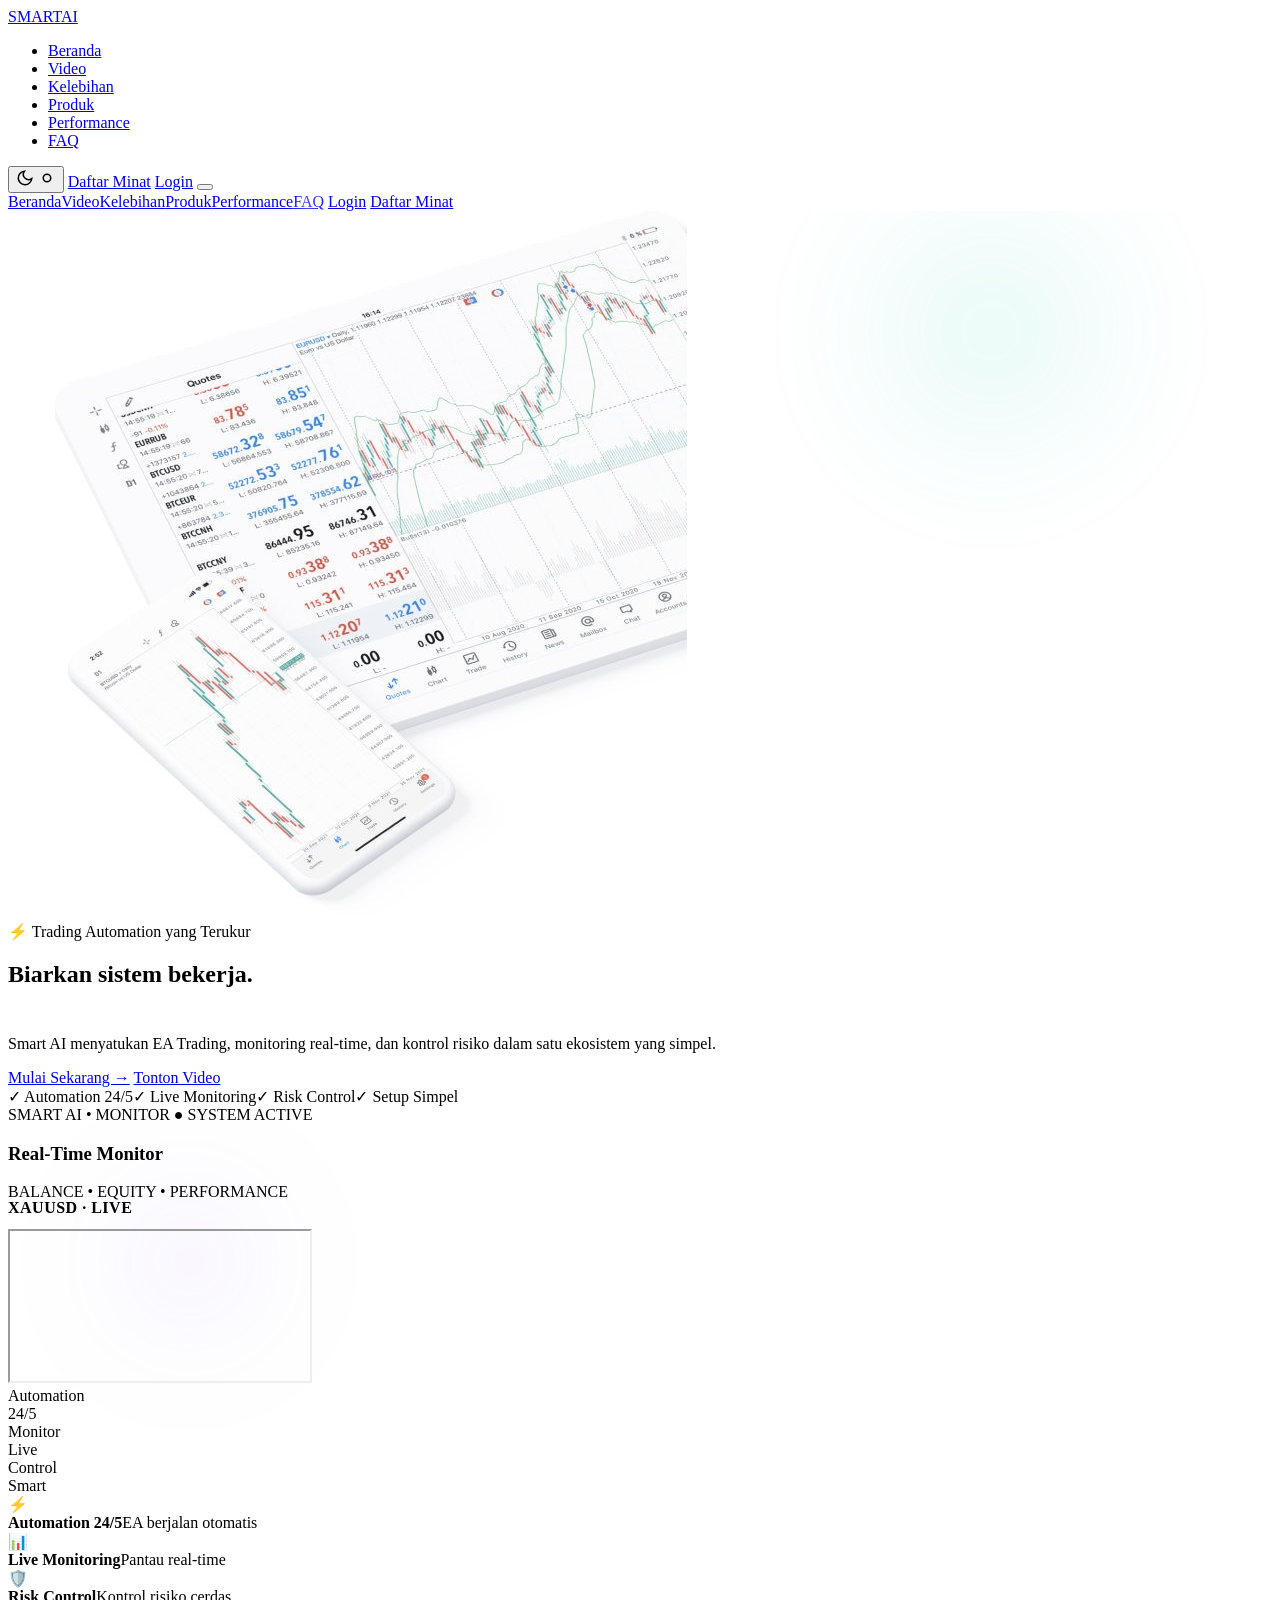
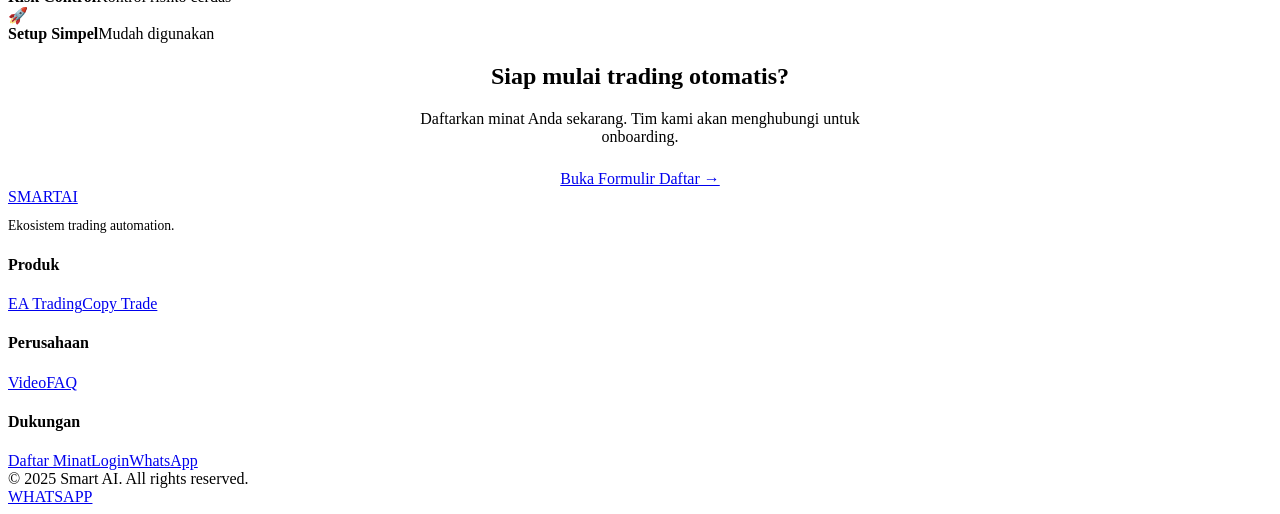
==== commit 3208bd67: "Upgrade to full multi-page site: new index, site.css, daftar, performance + sync all pages" ====
--- a/index.html
+++ b/index.html
@@ -1,909 +1,94 @@
 <!DOCTYPE html>
 <html lang="id" data-theme="dark">
 <head>
-<meta charset="UTF-8">
-<meta name="viewport" content="width=device-width, initial-scale=1.0, viewport-fit=cover">
-<meta name="description" content="Smart AI — Sistem trading automation profesional dengan EA MT5, live monitoring, dan kontrol risiko terukur.">
-<meta name="theme-color" content="#070d18">
+<meta charset="UTF-8"/>
+<meta name="viewport" content="width=device-width, initial-scale=1.0, viewport-fit=cover"/>
 <title>Smart AI — Trading Automation</title>
-<link rel="preconnect" href="https://fonts.googleapis.com">
-<link rel="preconnect" href="https://fonts.gstatic.com" crossorigin>
+<meta name="theme-color" content="#070d18"/>
 <link href="https://fonts.googleapis.com/css2?family=Inter:wght@400;500;600;700;800&display=swap" rel="stylesheet">
-<style>
-:root, [data-theme="dark"] {
-  --bg: #070d18;
-  --bg-elevated: #0c1424;
-  --bg-card: rgba(15, 25, 45, 0.75);
-  --bg-card-solid: #0f192d;
-  --border: rgba(94, 234, 212, 0.12);
-  --border-strong: rgba(94, 234, 212, 0.2);
-  --cyan: #2dd4bf;
-  --teal: #14b8a6;
-  --green: #34d399;
-  --red: #f87171;
-  --text: #f1f5f9;
-  --text-muted: #94a3b8;
-  --text-dim: #64748b;
-  --yellow: #fbbf24;
-  --gold: #f59e0b;
-  --purple: #a78bfa;
-  --nav-bg: rgba(7, 13, 24, 0.85);
-  --input-bg: rgba(255, 255, 255, 0.03);
-  --input-border: rgba(255, 255, 255, 0.08);
-  --radius: 16px;
-  --radius-lg: 20px;
-  --shadow: 0 25px 50px -12px rgba(0, 0, 0, 0.55);
-}
-[data-theme="light"] {
-  --bg: #f8fafc;
-  --bg-elevated: #ffffff;
-  --bg-card: #ffffff;
-  --bg-card-solid: #ffffff;
-  --border: rgba(15, 23, 42, 0.08);
-  --border-strong: rgba(15, 23, 42, 0.14);
-  --cyan: #0d9488;
-  --teal: #0f766e;
-  --green: #059669;
-  --red: #dc2626;
-  --text: #0f172a;
-  --text-muted: #475569;
-  --text-dim: #94a3b8;
-  --yellow: #d97706;
-  --gold: #b45309;
-  --purple: #7c3aed;
-  --nav-bg: rgba(248, 250, 252, 0.9);
-  --input-bg: rgba(15, 23, 42, 0.03);
-  --input-border: rgba(15, 23, 42, 0.1);
-  --shadow: 0 25px 50px -12px rgba(0, 0, 0, 0.12);
-}
-*, *::before, *::after { margin: 0; padding: 0; box-sizing: border-box; }
-html { scroll-behavior: smooth; -webkit-text-size-adjust: 100%; }
-body {
-  font-family: Inter, system-ui, -apple-system, sans-serif;
-  background: var(--bg);
-  color: var(--text);
-  line-height: 1.6;
-  overflow-x: hidden;
-  -webkit-font-smoothing: antialiased;
-}
-a, button { -webkit-tap-highlight-color: rgba(45, 212, 191, 0.15); }
-img { max-width: 100%; display: block; }
-
-.navbar {
-  position: fixed; top: 0; left: 0; right: 0; z-index: 1000;
-  background: var(--nav-bg); backdrop-filter: blur(20px); -webkit-backdrop-filter: blur(20px);
-  border-bottom: 1px solid var(--border); padding: 0 2rem; height: 68px;
-  display: flex; align-items: center; justify-content: space-between;
-  transition: background 0.3s, box-shadow 0.3s;
-}
-.navbar.scrolled { background: rgba(7, 13, 24, 0.96) !important; box-shadow: 0 4px 28px rgba(0, 0, 0, 0.35); }
-[data-theme="light"] .navbar.scrolled { background: rgba(248, 250, 252, 0.98) !important; box-shadow: 0 4px 28px rgba(0, 0, 0, 0.08); }
-.logo { font-size: 1.35rem; font-weight: 800; color: var(--text); text-decoration: none; letter-spacing: -0.02em; }
-.logo span { color: var(--cyan); }
-.nav-links { display: flex; gap: 1.5rem; list-style: none; }
-.nav-links a { color: var(--text-muted); text-decoration: none; font-size: 0.875rem; font-weight: 500; transition: color 0.15s; }
-.nav-links a:hover { color: var(--text); }
-.nav-actions { display: flex; align-items: center; gap: 0.55rem; }
-.theme-toggle {
-  width: 40px; height: 40px; border-radius: 50%; border: 1px solid var(--border);
-  background: transparent; color: var(--text-muted); cursor: pointer; display: grid; place-items: center;
-  transition: border-color 0.15s, color 0.15s;
-}
-.theme-toggle:hover { border-color: var(--cyan); color: var(--cyan); }
-[data-theme="dark"] .theme-toggle .icon-sun { display: none; }
-[data-theme="light"] .theme-toggle .icon-moon { display: none; }
-.hamburger { display: none; flex-direction: column; gap: 5px; background: none; border: none; cursor: pointer; padding: 8px; }
-.hamburger span { display: block; width: 22px; height: 2px; background: var(--text); border-radius: 2px; }
-.mobile-menu {
-  display: none; position: fixed; inset: 68px 0 0 0; background: var(--bg); z-index: 999;
-  padding: 1.5rem 1.25rem; flex-direction: column; gap: 0.25rem;
-}
-.mobile-menu.open { display: flex; }
-.mobile-menu a {
-  color: var(--text); text-decoration: none; font-size: 1.05rem; font-weight: 500;
-  padding: 0.85rem 0.5rem; border-bottom: 1px solid var(--border);
-}
-
-.btn {
-  display: inline-flex; align-items: center; justify-content: center; gap: 0.4rem;
-  padding: 0.7rem 1.35rem; border-radius: 999px; font-weight: 600; font-size: 0.875rem;
-  text-decoration: none; border: none; cursor: pointer; transition: all 0.2s;
-  position: relative; overflow: hidden; font-family: inherit;
-}
-.btn-primary { background: linear-gradient(135deg, var(--cyan), var(--teal)); color: #042f2e; }
-.btn-primary::after {
-  content: ""; position: absolute; top: 0; left: -100%; width: 55%; height: 100%;
-  background: linear-gradient(90deg, transparent, rgba(255,255,255,0.28), transparent); transform: skewX(-18deg);
-}
-.btn-primary:hover::after { animation: shineSweep 0.65s ease; }
-.btn-primary:hover { transform: translateY(-2px); box-shadow: 0 8px 26px rgba(45, 212, 191, 0.38); }
-.btn-outline { background: transparent; color: var(--text); border: 1px solid var(--border-strong); }
-.btn-outline:hover { border-color: var(--cyan); color: var(--cyan); }
-.btn-nav {
-  background: linear-gradient(135deg, var(--cyan), var(--teal)); color: #042f2e;
-  padding: 0.55rem 1.15rem; border-radius: 999px; font-weight: 600; font-size: 0.85rem; text-decoration: none;
-}
-.btn-login {
-  color: var(--text-muted); text-decoration: none; font-size: 0.875rem; font-weight: 600;
-  padding: 0.5rem 0.9rem; border-radius: 999px; border: 1px solid var(--border);
-  transition: color 0.15s, border-color 0.15s, background 0.15s;
-}
-.btn-login:hover {
-  color: var(--cyan); border-color: var(--cyan); background: rgba(45, 212, 191, 0.08);
-}
-.btn-full { width: 100%; }
-@keyframes shineSweep { 0% { left: -100%; } 100% { left: 120%; } }
-
-.hero {
-  min-height: 100vh; padding: 110px 2rem 70px; display: flex; align-items: center;
-  position: relative; overflow: hidden;
-  background-image: linear-gradient(105deg, rgba(7,13,24,0.92) 0%, rgba(7,13,24,0.78) 42%, rgba(7,13,24,0.4) 100%), url('hero-bg.jpg');
-  background-size: cover; background-position: center right;
-}
-[data-theme="light"] .hero {
-  background-image: linear-gradient(105deg, rgba(248,250,252,0.93) 0%, rgba(248,250,252,0.8) 42%, rgba(248,250,252,0.45) 100%), url('hero-bg.jpg');
-}
-.hero-orbs { position: absolute; inset: 0; pointer-events: none; z-index: 0; }
-.hero-orbs .orb { position: absolute; border-radius: 50%; filter: blur(55px); opacity: 0.4; }
-.hero-orbs .orb-1 {
-  width: 360px; height: 360px;
-  background: radial-gradient(circle, rgba(45,212,191,0.35), transparent 70%);
-  top: -60px; right: 8%; animation: orbFloat1 16s ease-in-out infinite;
-}
-.hero-orbs .orb-2 {
-  width: 260px; height: 260px;
-  background: radial-gradient(circle, rgba(167,139,250,0.28), transparent 70%);
-  bottom: 8%; left: 4%; animation: orbFloat2 20s ease-in-out infinite;
-}
-@keyframes orbFloat1 { 0%, 100% { transform: translate(0, 0); } 50% { transform: translate(25px, -35px); } }
-@keyframes orbFloat2 { 0%, 100% { transform: translate(0, 0); } 50% { transform: translate(-30px, 20px); } }
-
-.hero-inner {
-  max-width: 1180px; margin: 0 auto; width: 100%;
-  display: flex; align-items: center; gap: 3.5rem; position: relative; z-index: 1;
-}
-.hero-content { flex: 1; max-width: 540px; }
-.badge {
-  display: inline-flex; align-items: center; gap: 0.4rem; padding: 0.4rem 0.9rem;
-  border-radius: 999px; font-size: 0.75rem; font-weight: 600; color: var(--cyan);
-  background: rgba(45, 212, 191, 0.1); border: 1px solid rgba(45, 212, 191, 0.2);
-  margin-bottom: 1.25rem; animation: fadeUp 0.9s both;
-}
-.hero h1 {
-  font-size: 3rem; font-weight: 800; line-height: 1.12; margin-bottom: 1.2rem;
-  letter-spacing: -0.03em; animation: fadeUp 0.9s 0.12s both;
-}
-.hero h1 .highlight {
-  background: linear-gradient(135deg, var(--cyan), #5eead4, #67e8f9, var(--cyan));
-  background-size: 300% 300%; -webkit-background-clip: text; -webkit-text-fill-color: transparent;
-  background-clip: text; animation: gradientShift 6s ease infinite;
-}
-@keyframes gradientShift { 0% { background-position: 0% 50%; } 50% { background-position: 100% 50%; } 100% { background-position: 0% 50%; } }
-.hero-content > p { color: var(--text-muted); font-size: 1.05rem; margin-bottom: 1.9rem; animation: fadeUp 0.9s 0.24s both; }
-.hero-buttons { display: flex; gap: 0.7rem; margin-bottom: 1.8rem; flex-wrap: wrap; animation: fadeUp 0.9s 0.36s both; }
-.hero-checks { display: flex; flex-wrap: wrap; gap: 0.9rem 1.4rem; font-size: 0.82rem; color: var(--text-muted); animation: fadeUp 0.9s 0.48s both; }
-.hero-checks span::before { content: "✓ "; color: var(--green); font-weight: 700; }
-
-.hero-visual { flex: 1; display: flex; justify-content: center; }
-.monitor-card {
-  background: var(--bg-card-solid); border: 1px solid var(--border); border-radius: var(--radius-lg);
-  padding: 1.4rem; width: 100%; max-width: 440px; box-shadow: var(--shadow);
-  animation: scaleIn 1s 0.2s both, floatSoft 5.5s ease-in-out 1.2s infinite, borderGlow 4s ease-in-out infinite;
-  transition: transform 0.3s, box-shadow 0.3s;
-}
-.monitor-card:hover {
-  transform: translateY(-6px) scale(1.02) !important;
-  box-shadow: 0 28px 50px -12px rgba(0,0,0,0.55), 0 0 36px rgba(45,212,191,0.14);
-}
-@keyframes floatSoft { 0%, 100% { transform: translateY(0); } 50% { transform: translateY(-10px); } }
-@keyframes borderGlow {
-  0%, 100% { box-shadow: 0 0 0 1px rgba(45,212,191,0.15), 0 0 18px rgba(45,212,191,0.08); }
-  50% { box-shadow: 0 0 0 1px rgba(45,212,191,0.35), 0 0 28px rgba(45,212,191,0.16); }
-}
-@keyframes scaleIn { from { opacity: 0; transform: scale(0.9); } to { opacity: 1; transform: scale(1); } }
-@keyframes fadeUp { from { opacity: 0; transform: translateY(28px); } to { opacity: 1; transform: translateY(0); } }
-.monitor-header { display: flex; justify-content: space-between; align-items: center; margin-bottom: 0.85rem; font-size: 0.75rem; font-weight: 600; color: var(--text-muted); }
-.status-dot { color: var(--green); position: relative; font-size: 0.7rem; }
-.status-dot::before {
-  content: ""; position: absolute; left: 50%; top: 50%; width: 9px; height: 9px;
-  margin: -4.5px 0 0 -4.5px; border-radius: 50%; border: 1.5px solid var(--green);
-  animation: pulseRing 2s ease-out infinite; pointer-events: none;
-}
-@keyframes pulseRing { 0% { transform: scale(0.8); opacity: 0.6; } 70% { transform: scale(1.7); opacity: 0; } 100% { opacity: 0; } }
-.monitor-card h3 { font-size: 1.25rem; font-weight: 700; margin-bottom: 0.2rem; }
-.monitor-sub { font-size: 0.7rem; color: var(--text-dim); letter-spacing: 0.06em; text-transform: uppercase; margin-bottom: 0.5rem; }
-.chart-area { height: 180px; border-radius: 12px; overflow: hidden; margin: 0.75rem 0 1rem; background: #0a1220; border: 1px solid var(--border); }
-.chart-area iframe { width: 100%; height: 100%; border: 0; }
-.monitor-stats { display: grid; grid-template-columns: repeat(3, 1fr); gap: 0.5rem; }
-.stat-box { background: var(--input-bg); border: 1px solid var(--border); border-radius: 10px; padding: 0.65rem; text-align: center; }
-.stat-box .label { font-size: 0.65rem; color: var(--text-dim); text-transform: uppercase; letter-spacing: 0.04em; }
-.stat-box .value { font-size: 0.9rem; font-weight: 700; margin-top: 0.15rem; }
-
-.feature-bar { border-top: 1px solid var(--border); border-bottom: 1px solid var(--border); background: var(--bg-elevated); }
-.feature-bar-inner {
-  max-width: 1080px; margin: 0 auto; display: grid; grid-template-columns: repeat(4, 1fr);
-  gap: 1rem; padding: 1.4rem 2rem; text-align: center;
-}
-.feature-bar-item h4 { font-size: 0.95rem; font-weight: 700; margin-bottom: 0.15rem; }
-.feature-bar-item p { font-size: 0.8rem; color: var(--text-muted); }
-
-section { padding: 5rem 2rem; }
-.container { max-width: 1080px; margin: 0 auto; }
-.section-label { font-size: 0.7rem; font-weight: 600; color: var(--cyan); letter-spacing: 1.8px; text-transform: uppercase; margin-bottom: 0.7rem; }
-.section-title { font-size: 2.2rem; font-weight: 800; margin-bottom: 0.7rem; line-height: 1.2; letter-spacing: -0.02em; }
-.section-desc { color: var(--text-muted); max-width: 560px; margin-bottom: 2.5rem; }
-
-.why-grid { display: grid; grid-template-columns: repeat(3, 1fr); gap: 1.1rem; }
-.why-card, .eco-card, .testi-card {
-  background: var(--bg-card-solid); border: 1px solid var(--border); border-radius: var(--radius);
-  padding: 1.5rem; transition: transform 0.3s, box-shadow 0.3s, border-color 0.3s;
-}
-.why-card:hover, .eco-card:hover, .testi-card:hover, .perf-card:hover {
-  transform: translateY(-8px); border-color: rgba(45, 212, 191, 0.35); box-shadow: 0 18px 36px -10px rgba(0, 0, 0, 0.4);
-}
-.why-icon, .eco-icon {
-  width: 42px; height: 42px; display: grid; place-items: center; border-radius: 12px;
-  background: rgba(45, 212, 191, 0.1); border: 1px solid rgba(45, 212, 191, 0.18);
-  color: var(--cyan); font-weight: 800; font-size: 0.85rem; margin-bottom: 1rem;
-}
-.why-card h3, .eco-card h3 { font-size: 1.05rem; font-weight: 700; margin-bottom: 0.4rem; }
-.why-card p, .eco-card p { font-size: 0.9rem; color: var(--text-muted); line-height: 1.6; }
-.eco-grid { display: grid; grid-template-columns: repeat(4, 1fr); gap: 1rem; }
-
-.video-frame {
-  position: relative; width: 100%; max-width: 720px; margin: 0 auto; aspect-ratio: 16 / 9;
-  border-radius: var(--radius-lg); overflow: hidden; border: 1px solid var(--border); box-shadow: var(--shadow);
-}
-.video-frame iframe { width: 100%; height: 100%; border: 0; }
-
-.perf-grid { display: grid; grid-template-columns: repeat(3, 1fr); gap: 1.1rem; margin-bottom: 1.4rem; }
-.perf-card {
-  background: var(--bg-card-solid); border: 1px solid var(--border); border-radius: var(--radius);
-  padding: 1.4rem; transition: transform 0.3s, box-shadow 0.3s; position: relative; overflow: hidden;
-}
-.perf-card::before { content: ''; position: absolute; top: 0; left: 0; right: 0; height: 2px; }
-.perf-card:nth-child(1)::before { background: linear-gradient(90deg, var(--cyan), transparent); }
-.perf-card:nth-child(2)::before { background: linear-gradient(90deg, var(--gold), transparent); }
-.perf-card:nth-child(3)::before { background: linear-gradient(90deg, var(--purple), transparent); }
-.perf-label { font-size: 0.65rem; font-weight: 700; color: var(--cyan); letter-spacing: 0.06em; text-transform: uppercase; }
-.mt5-badge { font-size: 0.6rem; font-weight: 600; background: rgba(52, 211, 153, 0.12); color: var(--green); padding: 0.2rem 0.45rem; border-radius: 5px; }
-.mt5-badge.offline { background: rgba(248, 113, 113, 0.12); color: var(--red); }
-.mt5-badge.waiting { background: rgba(251, 191, 36, 0.12); color: var(--yellow); }
-.perf-account { font-size: 1.1rem; font-weight: 700; margin: 0.85rem 0; }
-.online-text { font-size: 0.65rem; color: var(--green); animation: glowPulse 2s ease-in-out infinite; }
-@keyframes glowPulse { 0%, 100% { opacity: 1; } 50% { opacity: 0.6; } }
-.perf-stats { display: grid; grid-template-columns: 1fr 1fr; gap: 0.6rem; margin-bottom: 0.9rem; }
-.perf-stat { background: var(--input-bg); border-radius: 10px; padding: 0.65rem; border: 1px solid var(--border); }
-.perf-stat .label { font-size: 0.65rem; color: var(--text-dim); margin-bottom: 0.15rem; }
-.perf-stat .value { font-size: 0.95rem; font-weight: 700; }
-.perf-stat .value.profit { color: var(--green); }
-.perf-stat .value.loss { color: var(--red); }
-.daily-return {
-  display: flex; justify-content: space-between; align-items: center; padding: 0.75rem 0.9rem;
-  background: rgba(45, 212, 191, 0.06); border: 1px solid rgba(45, 212, 191, 0.15);
-  border-radius: 10px; font-size: 0.8rem; color: var(--text-muted);
-}
-.daily-return.loss-bg { background: rgba(248, 113, 113, 0.06); border-color: rgba(248, 113, 113, 0.15); }
-.daily-return .value { font-size: 1.15rem; font-weight: 800; color: var(--green); }
-.daily-return .value.neg { color: var(--red); }
-.live-info { font-size: 0.85rem; color: var(--text-dim); margin-bottom: 1rem; }
-.callout {
-  padding: 1rem 1.25rem; border-left: 3px solid var(--yellow); background: rgba(251, 191, 36, 0.06);
-  border-radius: 0 12px 12px 0; font-size: 0.875rem; color: var(--text-muted); line-height: 1.6;
-}
-.callout strong { color: var(--yellow); }
-
-.testi-grid { display: grid; grid-template-columns: repeat(3, 1fr); gap: 1.1rem; }
-.testi-stars { color: var(--yellow); font-size: 0.9rem; margin-bottom: 0.6rem; letter-spacing: 2px; }
-.testi-card p { font-size: 0.95rem; color: var(--text-muted); margin-bottom: 1rem; line-height: 1.6; }
-.testi-avatar {
-  display: inline-flex; width: 32px; height: 32px; border-radius: 50%;
-  background: rgba(45, 212, 191, 0.15); color: var(--cyan); font-size: 0.7rem; font-weight: 700;
-  align-items: center; justify-content: center; margin-right: 0.5rem;
-}
-.testi-card > div:last-child { font-size: 0.85rem; color: var(--text-dim); display: flex; align-items: center; }
-
-.faq-list { max-width: 720px; }
-.faq-item { border: 1px solid var(--border); border-radius: 12px; margin-bottom: 0.6rem; overflow: hidden; background: var(--bg-card-solid); }
-.faq-q {
-  width: 100%; text-align: left; padding: 1rem 1.2rem; background: none; border: none;
-  color: var(--text); font-family: inherit; font-size: 0.95rem; font-weight: 600; cursor: pointer;
-  display: flex; justify-content: space-between; align-items: center; gap: 1rem;
-}
-.faq-q span { color: var(--text-dim); transition: transform 0.2s; font-size: 0.85rem; }
-.faq-item.active .faq-q span { transform: rotate(180deg); }
-.faq-a { max-height: 0; overflow: hidden; transition: max-height 0.3s ease; }
-.faq-item.active .faq-a { max-height: 200px; }
-.faq-a p { padding: 0 1.2rem 1.1rem; color: var(--text-muted); font-size: 0.9rem; line-height: 1.6; }
-
-.steps-grid { display: grid; grid-template-columns: repeat(3, 1fr); gap: 1.5rem; }
-.step-num { font-size: 2.2rem; font-weight: 800; color: rgba(45, 212, 191, 0.2); letter-spacing: -0.04em; line-height: 1; margin-bottom: 0.6rem; }
-.step h3 { font-size: 1.1rem; font-weight: 700; margin-bottom: 0.4rem; }
-.step p { font-size: 0.9rem; color: var(--text-muted); line-height: 1.6; }
-
-.cta-section { display: grid; grid-template-columns: 0.9fr 1.1fr; gap: 3rem; align-items: start; }
-.form-card { background: var(--bg-card-solid); border: 1px solid var(--border); border-radius: var(--radius-lg); padding: 2rem; }
-.form-card h3 { font-size: 1.2rem; font-weight: 700; margin-bottom: 1.5rem; }
-.form-group { margin-bottom: 1rem; }
-.form-group label { display: block; font-size: 0.8rem; font-weight: 500; color: var(--text-muted); margin-bottom: 0.35rem; }
-.form-group label .req { color: var(--red); }
-input, select, textarea {
-  width: 100%; padding: 0.75rem 1rem; border-radius: 10px; border: 1px solid var(--input-border);
-  background: var(--input-bg); color: var(--text); font-family: inherit; font-size: 0.9rem;
-  transition: border-color 0.15s, box-shadow 0.15s;
-}
-input:focus, select:focus, textarea:focus { outline: none; border-color: var(--cyan); box-shadow: 0 0 0 3px rgba(45, 212, 191, 0.12); }
-input::placeholder, textarea::placeholder { color: var(--text-dim); }
-textarea { min-height: 90px; resize: vertical; }
-select {
-  appearance: none;
-  background-image: url("data:image/svg+xml,%3Csvg xmlns='http://www.w3.org/2000/svg' width='12' height='12' fill='%2394a3b8' viewBox='0 0 16 16'%3E%3Cpath d='M8 11L3 6h10l-5 5z'/%3E%3C/svg%3E");
-  background-repeat: no-repeat; background-position: right 14px center; padding-right: 36px;
-}
-.form-success {
-  display: none; margin-top: 1rem; padding: 1rem;
-  background: rgba(52, 211, 153, 0.1); border: 1px solid rgba(52, 211, 153, 0.25);
-  border-radius: 10px; color: var(--green); font-size: 0.9rem; font-weight: 500;
-}
-.form-note { margin-top: 1rem; font-size: 0.8rem; color: var(--text-dim); text-align: center; }
-.side-points { list-style: none; margin-top: 1.5rem; }
-.side-points li { display: flex; align-items: flex-start; gap: 0.6rem; font-size: 0.9rem; color: var(--text-muted); margin-bottom: 0.7rem; line-height: 1.45; }
-.side-points li svg { width: 18px; height: 18px; flex-shrink: 0; color: var(--green); margin-top: 2px; }
-
-footer { border-top: 1px solid var(--border); padding: 2.5rem 2rem 5.5rem; }
-.footer-grid { max-width: 1080px; margin: 0 auto; display: grid; grid-template-columns: 1.5fr 1fr 1fr; gap: 2rem; margin-bottom: 2rem; }
-.footer-brand .logo { display: inline-block; margin-bottom: 0.75rem; }
-.footer-brand p { font-size: 0.85rem; color: var(--text-dim); line-height: 1.6; max-width: 320px; }
-.footer-col h4 { font-size: 0.8rem; font-weight: 700; text-transform: uppercase; letter-spacing: 0.06em; color: var(--text-muted); margin-bottom: 0.85rem; }
-.footer-col a { display: block; font-size: 0.875rem; color: var(--text-dim); text-decoration: none; margin-bottom: 0.5rem; }
-.footer-col a:hover { color: var(--cyan); }
-.footer-bottom { max-width: 1080px; margin: 0 auto; padding-top: 1.5rem; border-top: 1px solid var(--border); font-size: 0.75rem; color: var(--text-dim); line-height: 1.6; }
-
-.wa-float {
-  position: fixed; bottom: 1.4rem; right: 1.4rem; z-index: 999; background: #25d366; color: #fff;
-  padding: 0.65rem 1.15rem; border-radius: 999px; font-weight: 600; font-size: 0.82rem;
-  text-decoration: none; box-shadow: 0 8px 24px rgba(37, 211, 102, 0.35);
-  display: flex; align-items: center; gap: 0.4rem; animation: floatY 3s ease-in-out infinite; transition: transform 0.2s;
-}
-.wa-float:hover { animation: none; transform: scale(1.07); }
-.wa-float svg { width: 20px; height: 20px; fill: currentColor; }
-@keyframes floatY { 0%, 100% { transform: translateY(0); } 50% { transform: translateY(-8px); } }
-
-.reveal { opacity: 0; transform: translateY(28px); transition: opacity 0.7s cubic-bezier(0.22, 1, 0.36, 1), transform 0.7s cubic-bezier(0.22, 1, 0.36, 1); }
-.reveal.visible { opacity: 1; transform: translateY(0); }
-.reveal.from-left { transform: translateX(-36px); }
-.reveal.from-left.visible { transform: translateX(0); }
-.reveal.from-right { transform: translateX(36px); }
-.reveal.from-right.visible { transform: translateX(0); }
-.reveal.scale-up { transform: scale(0.93) translateY(16px); }
-.reveal.scale-up.visible { transform: scale(1) translateY(0); }
-.perf-stat .value.counted { animation: countPop 0.4s ease; }
-@keyframes countPop { 0% { transform: scale(1); } 40% { transform: scale(1.1); } 100% { transform: scale(1); } }
-
-@media (max-width: 960px) {
-  .navbar { padding: 0 1rem; height: 60px; }
-  .nav-links, .btn-nav, .btn-login { display: none; }
-  .hamburger { display: flex; }
-  .hero {
-    min-height: auto; padding: 88px 1.15rem 2.5rem; background-position: center center;
-    background-image: linear-gradient(180deg, rgba(7,13,24,0.94) 0%, rgba(7,13,24,0.88) 55%, rgba(7,13,24,0.75) 100%), url('hero-bg.jpg');
-  }
-  [data-theme="light"] .hero {
-    background-image: linear-gradient(180deg, rgba(248,250,252,0.94) 0%, rgba(248,250,252,0.88) 55%, rgba(248,250,252,0.75) 100%), url('hero-bg.jpg');
-  }
-  .hero-inner { flex-direction: column; text-align: center; gap: 1.75rem; }
-  .hero-content { max-width: 100%; }
-  .hero h1 { font-size: 1.85rem; }
-  .hero-buttons { flex-direction: column; align-items: stretch; }
-  .hero-buttons .btn { width: 100%; min-height: 48px; padding: 0.9rem; }
-  .hero-checks { justify-content: center; }
-  .monitor-card { max-width: 100%; margin: 0 auto; }
-  .chart-area { height: 160px; }
-  .feature-bar-inner { grid-template-columns: 1fr 1fr; padding: 1.1rem 1rem; }
-  section { padding: 3rem 1.15rem; }
-  .section-title { font-size: 1.55rem; }
-  .why-grid, .perf-grid, .testi-grid, .steps-grid, .eco-grid, .cta-section, .footer-grid { grid-template-columns: 1fr; gap: 0.9rem; }
-  .step { padding: 1rem; background: var(--bg-card-solid); border: 1px solid var(--border); border-radius: 12px; }
-  footer { padding: 2.25rem 1.15rem 5.5rem; }
-  .wa-float { bottom: 1rem; right: 1rem; min-height: 44px; }
-}
-@media (max-width: 520px) {
-  .hero h1 { font-size: 1.65rem; }
-  .section-title { font-size: 1.4rem; }
-  .chart-area { height: 150px; }
-}
-@supports (padding: env(safe-area-inset-bottom)) {
-  .wa-float { bottom: calc(1rem + env(safe-area-inset-bottom)); }
-  footer { padding-bottom: calc(5.5rem + env(safe-area-inset-bottom)); }
-}
-@media (prefers-reduced-motion: reduce) {
-  *, *::before, *::after { animation-duration: 0.01ms !important; animation-iteration-count: 1 !important; transition-duration: 0.01ms !important; }
-}
-</style>
+<link rel="stylesheet" href="css/site.css"><link rel="stylesheet" href="css/animations.css">
 </head>
 <body>
-
 <nav class="navbar">
-  <a href="#" class="logo">SMART<span>AI</span></a>
-  <ul class="nav-links">
-    <li><a href="#beranda">Beranda</a></li>
-    <li><a href="#kelebihan">Kelebihan</a></li>
-    <li><a href="#produk">Produk</a></li>
-    <li><a href="#performance">Performance</a></li>
-    <li><a href="#faq">FAQ</a></li>
-  </ul>
-  <div class="nav-actions">
-    <button class="theme-toggle" id="theme-toggle" aria-label="Ganti tema">
-      <svg class="icon-moon" width="17" height="17" fill="none" stroke="currentColor" stroke-width="2" viewBox="0 0 24 24"><path d="M21 12.79A9 9 0 1111.21 3 7 7 0 0021 12.79z"/></svg>
-      <svg class="icon-sun" width="17" height="17" fill="none" stroke="currentColor" stroke-width="2" viewBox="0 0 24 24"><circle cx="12" cy="12" r="5"/><path d="M12 1v2M12 21v2M4.22 4.22l1.42 1.42M18.36 18.36l1.42 1.42M1 12h2M21 12h2M4.22 19.78l1.42-1.42M18.36 5.64l1.42-1.42"/></svg>
-    </button>
-    <a href="login.html" class="btn-login">Login</a>
-    <a href="#daftar" class="btn-nav">Daftar Minat</a>
-    <button class="hamburger" id="hamburger" aria-label="Menu"><span></span><span></span><span></span></button>
-  </div>
+<a href="index.html" class="logo">SMART<span>AI</span></a>
+<ul class="nav-links"><li><a href="index.html" class="active">Beranda</a></li><li><a href="video.html">Video</a></li><li><a href="kelebihan.html">Kelebihan</a></li><li><a href="produk.html">Produk</a></li><li><a href="performance.html">Performance</a></li><li><a href="faq.html">FAQ</a></li></ul>
+<div class="nav-actions">
+<button class="theme-toggle" id="theme-toggle" aria-label="Theme">
+<svg class="icon-moon" width="18" height="18" fill="none" stroke="currentColor" stroke-width="2" viewBox="0 0 24 24"><path d="M21 12.79A9 9 0 1111.21 3 7 7 0 0021 12.79z"/></svg>
+<svg class="icon-sun" width="18" height="18" fill="none" stroke="currentColor" stroke-width="2" viewBox="0 0 24 24"><circle cx="12" cy="12" r="5"/></svg>
+</button>
+<a href="daftar.html" class="btn btn-nav">Daftar Minat</a>
+<a href="login.html" class="btn btn-login">Login</a>
+<button class="hamburger" id="hamburger" aria-label="Menu"><span></span><span></span><span></span></button>
+</div>
 </nav>
-
 <div class="mobile-menu" id="mobile-menu">
-  <a href="#beranda" onclick="closeMenu()">Beranda</a>
-  <a href="#kelebihan" onclick="closeMenu()">Kelebihan</a>
-  <a href="#produk" onclick="closeMenu()">Produk</a>
-  <a href="#performance" onclick="closeMenu()">Performance</a>
-  <a href="#faq" onclick="closeMenu()">FAQ</a>
-  <a href="login.html" onclick="closeMenu()">Login</a>
-  <a href="#daftar" class="btn btn-primary" style="margin-top:1rem" onclick="closeMenu()">Daftar Minat</a>
+<a href="index.html" onclick="closeMenu()">Beranda</a><a href="video.html" onclick="closeMenu()">Video</a><a href="kelebihan.html" onclick="closeMenu()">Kelebihan</a><a href="produk.html" onclick="closeMenu()">Produk</a><a href="performance.html" onclick="closeMenu()">Performance</a><a href="faq.html" onclick="closeMenu()">FAQ</a>
+<a href="login.html" onclick="closeMenu()">Login</a>
+<a href="daftar.html" class="btn btn-primary" onclick="closeMenu()">Daftar Minat</a>
 </div>
-
-<section class="hero" id="beranda">
-  <div class="hero-orbs" aria-hidden="true"><div class="orb orb-1"></div><div class="orb orb-2"></div></div>
-  <div class="hero-inner">
-    <div class="hero-content">
-      <div class="badge">⚡ Trading Automation yang Terukur</div>
-      <h1>Biarkan sistem bekerja.<br><span class="highlight">Anda yang kendalikan.</span></h1>
-      <p>Smart AI menyatukan EA Trading, monitoring real-time, dan kontrol risiko dalam satu ekosistem yang simpel dan transparan.</p>
-      <div class="hero-buttons">
-        <a href="#daftar" class="btn btn-primary">Mulai Sekarang →</a>
-        <a href="#video" class="btn btn-outline">Tonton Video</a>
-      </div>
-      <div class="hero-checks">
-        <span>Automation 24/5</span><span>Live Monitoring</span><span>Risk Control</span><span>Setup Simpel</span>
-      </div>
-    </div>
-    <div class="hero-visual">
-      <div class="monitor-card">
-        <div class="monitor-header">
-          <span>SMART AI · MONITOR</span>
-          <span class="status-dot">● SYSTEM ACTIVE</span>
-        </div>
-        <h3>Real-Time Monitor</h3>
-        <div class="monitor-sub">Balance · Equity · Performance</div>
-        <div class="monitor-sub" style="color:var(--cyan);font-weight:600;letter-spacing:0.5px;text-transform:none;margin-bottom:0.75rem">XAUUSD · LIVE</div>
-        <div class="chart-area">
-          <iframe title="XAUUSD Live Chart" loading="lazy"
-            src="https://s.tradingview.com/widgetembed/?frameElementId=tv_xauusd&symbol=OANDA%3AXAUUSD&interval=15&hidesidetoolbar=1&hidetoptoolbar=1&symboledit=0&saveimage=0&toolbarbg=0f192d&theme=dark&style=1&timezone=Asia%2FJakarta&hidevolume=1&hidelegend=1&locale=id&overrides=%7B%22paneProperties.background%22%3A%22%230f192d%22%2C%22mainSeriesProperties.candleStyle.upColor%22%3A%22%232dd4bf%22%2C%22mainSeriesProperties.candleStyle.downColor%22%3A%22%23f87171%22%7D&disabled_features=%5B%22header_widget%22%2C%22left_toolbar%22%5D"
-            allowtransparency="true" allowfullscreen></iframe>
-        </div>
-        <div class="monitor-stats">
-          <div class="stat-box"><div class="label">Automation</div><div class="value">24/5</div></div>
-          <div class="stat-box"><div class="label">Monitor</div><div class="value">Live</div></div>
-          <div class="stat-box"><div class="label">Control</div><div class="value">Smart</div></div>
-        </div>
-      </div>
-    </div>
-  </div>
+<main>
+<section class="hero">
+<img class="hero-chart" src="img/grafikk.jpeg" alt="" aria-hidden="true">
+<div class="hero-inner">
+<div class="hero-content">
+<div class="badge">⚡ Trading Automation yang Terukur</div>
+<h1>Biarkan sistem bekerja.<br><span class="highlight">Anda yang kendalikan.</span></h1>
+<p>Smart AI menyatukan EA Trading, monitoring real-time, dan kontrol risiko dalam satu ekosistem yang simpel.</p>
+<div class="hero-buttons">
+<a href="daftar.html" class="btn btn-primary">Mulai Sekarang →</a>
+<a href="video.html" class="btn btn-outline">Tonton Video</a>
+</div>
+<div class="hero-checks">
+<span>✓ Automation 24/5</span><span>✓ Live Monitoring</span><span>✓ Risk Control</span><span>✓ Setup Simpel</span>
+</div>
+</div>
+<div class="hero-visual">
+<div class="monitor-card">
+<div class="monitor-header">
+<span class="monitor-title">SMART AI • MONITOR</span>
+<span class="status-dot">● SYSTEM ACTIVE</span>
+</div>
+<h3>Real-Time Monitor</h3>
+<div class="monitor-sub">BALANCE • EQUITY • PERFORMANCE</div>
+<div class="monitor-sub" style="margin-top:-0.15rem;margin-bottom:0.75rem;color:var(--cyan);font-weight:600;letter-spacing:0.5px">XAUUSD · LIVE</div>
+<div class="chart-area">
+<iframe title="XAUUSD Live Chart" loading="lazy" src="https://s.tradingview.com/widgetembed/?frameElementId=tv_xauusd&symbol=OANDA%3AXAUUSD&interval=15&hidesidetoolbar=1&hidetoptoolbar=1&symboledit=0&saveimage=0&toolbarbg=0f192d&studies=%5B%5D&theme=dark&style=1&timezone=Asia%2FJakarta&withdateranges=0&hideideas=1&hidevolume=1&hidelegend=1&studies_overrides=%7B%7D&overrides=%7B%22paneProperties.background%22%3A%22%230f192d%22%2C%22paneProperties.backgroundType%22%3A%22solid%22%2C%22mainSeriesProperties.candleStyle.upColor%22%3A%22%232dd4bf%22%2C%22mainSeriesProperties.candleStyle.downColor%22%3A%22%23f87171%22%2C%22mainSeriesProperties.candleStyle.borderUpColor%22%3A%22%232dd4bf%22%2C%22mainSeriesProperties.candleStyle.borderDownColor%22%3A%22%23f87171%22%2C%22mainSeriesProperties.candleStyle.wickUpColor%22%3A%22%232dd4bf%22%2C%22mainSeriesProperties.candleStyle.wickDownColor%22%3A%22%23f87171%22%2C%22scalesProperties.textColor%22%3A%22%2394a3b8%22%2C%22scalesProperties.lineColor%22%3A%22%231e293b%22%7D&enabled_features=%5B%5D&disabled_features=%5B%22header_widget%22%2C%22left_toolbar%22%2C%22create_volume_indicator_by_default%22%5D&locale=id&utm_source=&utm_medium=widget&utm_campaign=chart&utm_term=OANDA%3AXAUUSD" allowtransparency="true" allowfullscreen></iframe>
+</div>
+<div class="monitor-stats">
+<div class="stat-box"><div class="label">Automation</div><div class="value">24/5</div></div>
+<div class="stat-box"><div class="label">Monitor</div><div class="value">Live</div></div>
+<div class="stat-box"><div class="label">Control</div><div class="value">Smart</div></div>
+</div>
+</div>
+</div>
+</div>
 </section>
-
-<div class="feature-bar">
-  <div class="feature-bar-inner">
-    <div class="feature-bar-item reveal"><h4>EA Automation</h4><p>Eksekusi tanpa emosi</p></div>
-    <div class="feature-bar-item reveal"><h4>Smart Risk</h4><p>Parameter di tangan Anda</p></div>
-    <div class="feature-bar-item reveal"><h4>Live Monitor</h4><p>Pantau kapan saja</p></div>
-    <div class="feature-bar-item reveal"><h4>Member Support</h4><p>Belajar & diskusi</p></div>
-  </div>
+<div class="feature-bar"><div class="feature-bar-inner">
+<div class="feature-item"><span class="icon">⚡</span><div><strong>Automation 24/5</strong><span>EA berjalan otomatis</span></div></div>
+<div class="feature-item"><span class="icon">📊</span><div><strong>Live Monitoring</strong><span>Pantau real-time</span></div></div>
+<div class="feature-item"><span class="icon">🛡️</span><div><strong>Risk Control</strong><span>Kontrol risiko cerdas</span></div></div>
+<div class="feature-item"><span class="icon">🚀</span><div><strong>Setup Simpel</strong><span>Mudah digunakan</span></div></div>
+</div></div>
+<section class="section" id="cta">
+<div class="container" style="text-align:center">
+<h2 class="reveal">Siap mulai trading otomatis?</h2>
+<p class="reveal" style="max-width:520px;margin:0 auto 1.5rem;color:var(--text-muted)">Daftarkan minat Anda sekarang. Tim kami akan menghubungi untuk onboarding.</p>
+<a href="daftar.html" class="btn btn-primary" style="padding:.85rem 1.8rem;min-height:48px">Buka Formulir Daftar →</a>
 </div>
-
-<section id="video">
-  <div class="container" style="text-align:center">
-    <div class="section-label reveal">Lihat Smart AI</div>
-    <h2 class="section-title reveal">Bagaimana sistemnya bekerja</h2>
-    <p class="section-desc reveal" style="margin-left:auto;margin-right:auto">Tonton penjelasan singkat ekosistem Smart AI.</p>
-    <div class="video-frame reveal">
-      <iframe src="https://www.youtube.com/embed/WFI02tyEHu4?rel=0&modestbranding=1" title="Smart AI" allowfullscreen loading="lazy"></iframe>
-    </div>
-  </div>
 </section>
-
-<section id="kelebihan">
-  <div class="container">
-    <div class="section-label reveal">Mengapa Smart AI?</div>
-    <h2 class="section-title reveal">Bukan sekadar robot.<br>Ini ekosistem trading.</h2>
-    <div class="why-grid">
-      <div class="why-card reveal"><div class="why-icon">AI</div><h3>Automation 24/5</h3><p>EA menjalankan aturan trading otomatis selama terminal aktif. Eksekusi tidak bergantung pada emosi.</p></div>
-      <div class="why-card reveal"><div class="why-icon">◎</div><h3>Monitoring Transparan</h3><p>Lihat balance, equity, profit, dan aktivitas sistem secara real-time.</p></div>
-      <div class="why-card reveal"><div class="why-icon">◇</div><h3>Risk Control</h3><p>Atur lot, target, dan batas kerugian sesuai profil risiko Anda.</p></div>
-      <div class="why-card reveal"><div class="why-icon">⚙</div><h3>Setting Simpel</h3><p>Tidak perlu jadi programmer. Parameter utama mudah diatur.</p></div>
-      <div class="why-card reveal"><div class="why-icon">⇄</div><h3>Multi Strategy</h3><p>Beberapa EA dan strategi dalam satu ekosistem.</p></div>
-      <div class="why-card reveal"><div class="why-icon">↗</div><h3>Terus Berkembang</h3><p>Roadmap akun pantau, copy trade, dashboard member, dan komunitas.</p></div>
-    </div>
-  </div>
-</section>
-
-<section id="produk" style="padding-top:0">
-  <div class="container">
-    <div class="section-label reveal">Smart Ecosystem</div>
-    <h2 class="section-title reveal">Satu tempat. Beberapa solusi.</h2>
-    <div class="eco-grid">
-      <div class="eco-card reveal"><div class="eco-icon">EA</div><h3>EA Trading</h3><p>Sistem otomatis dengan kontrol risiko.</p></div>
-      <div class="eco-card reveal"><div class="eco-icon">↗</div><h3>Copy Trade</h3><p>Strategi copy trading terintegrasi.</p></div>
-      <div class="eco-card reveal"><div class="eco-icon">◎</div><h3>Akun Pantau</h3><p>Dashboard performance real-time.</p></div>
-      <div class="eco-card reveal"><div class="eco-icon">◈</div><h3>Community</h3><p>Update, panduan, diskusi member.</p></div>
-    </div>
-  </div>
-</section>
-
-<section id="performance">
-  <div class="container">
-    <div class="section-label reveal">Live Performance</div>
-    <h2 class="section-title reveal">Data aktual. Bukan sekadar janji.</h2>
-    <p class="section-desc reveal">Data real-time akun Smart Basic, Smart Gold, dan Smart Pro dari MT5.</p>
-    <div id="livegrid" class="perf-grid">
-      <div class="perf-card" style="grid-column:1/-1;text-align:center;padding:2.5rem;color:var(--text-dim)">Menghubungkan ke data MT5...</div>
-    </div>
-    <p class="live-info" id="liveinfo">Memuat data live...</p>
-    <div class="callout reveal">
-      <strong>Informasi perhitungan:</strong> Daily Return = Daily Profit ÷ Equity Saat Ini × 100%. Deposit Awal adalah setoran pertama saja. Total Penarikan = akumulasi withdrawal. Data bergantung pada laporan monitor MT5. Trading memiliki risiko kerugian.
-    </div>
-  </div>
-</section>
-
-<section id="testimoni">
-  <div class="container">
-    <div class="section-label reveal">Testimoni</div>
-    <h2 class="section-title reveal">Dari yang sudah mencoba.</h2>
-    <div class="testi-grid">
-      <div class="testi-card reveal">
-        <div class="testi-stars">★★★★★</div>
-        <p>"Setup simpel, monitoring transparan. Bisa pantau kapan saja."</p>
-        <div><span class="testi-avatar">AR</span> Andi R. · Smart Gold</div>
-      </div>
-      <div class="testi-card reveal">
-        <div class="testi-stars">★★★★★</div>
-        <p>"Risk control jelas, parameter bisa disesuaikan sesuai profil."</p>
-        <div><span class="testi-avatar">SW</span> Sari W. · Smart Basic</div>
-      </div>
-      <div class="testi-card reveal">
-        <div class="testi-stars">★★★★☆</div>
-        <p>"Support aktif dan panduan membantu pemula memahami sistem."</p>
-        <div><span class="testi-avatar">BP</span> Budi P. · Smart Pro</div>
-      </div>
-    </div>
-  </div>
-</section>
-
-<section id="faq">
-  <div class="container">
-    <div class="section-label reveal">FAQ</div>
-    <h2 class="section-title reveal">Pertanyaan yang sering muncul.</h2>
-    <div class="faq-list">
-      <div class="faq-item reveal">
-        <button class="faq-q" onclick="toggleFaq(this)">Apakah menjamin profit? <span>▾</span></button>
-        <div class="faq-a"><p>Tidak. Tidak ada sistem trading yang menjamin profit. Fokus Smart AI adalah automation, monitoring, dan risk control yang transparan.</p></div>
-      </div>
-      <div class="faq-item reveal">
-        <button class="faq-q" onclick="toggleFaq(this)">Platform apa yang digunakan? <span>▾</span></button>
-        <div class="faq-a"><p>MetaTrader 5 (MT5). Sistem berjalan di terminal MT5 Anda.</p></div>
-      </div>
-      <div class="faq-item reveal">
-        <button class="faq-q" onclick="toggleFaq(this)">Apakah saya bisa kontrol risiko sendiri? <span>▾</span></button>
-        <div class="faq-a"><p>Ya. Lot, target, batas kerugian, dan parameter utama dapat diatur sesuai profil risiko Anda.</p></div>
-      </div>
-      <div class="faq-item reveal">
-        <button class="faq-q" onclick="toggleFaq(this)">Bagaimana cara bergabung? <span>▾</span></button>
-        <div class="faq-a"><p>Isi formulir minat di bawah. Tim akan menghubungi via WhatsApp untuk menjelaskan sistem tanpa tekanan membeli.</p></div>
-      </div>
-      <div class="faq-item reveal">
-        <button class="faq-q" onclick="toggleFaq(this)">Apakah data performance real? <span>▾</span></button>
-        <div class="faq-a"><p>Ya. Data di section Live Performance diambil langsung dari monitor akun MT5 dan diperbarui secara berkala.</p></div>
-      </div>
-    </div>
-  </div>
-</section>
-
-<section id="cara" style="padding-top:0">
-  <div class="container">
-    <div class="section-label reveal">Cara Bergabung</div>
-    <h2 class="section-title reveal">Tiga langkah sederhana.</h2>
-    <div class="steps-grid">
-      <div class="step reveal">
-        <div class="step-num">01</div>
-        <h3>Isi Formulir Minat</h3>
-        <p>Tinggalkan data kontak. Tidak ada kewajiban membeli. Tim akan menghubungi untuk menjelaskan sistem.</p>
-      </div>
-      <div class="step reveal">
-        <div class="step-num">02</div>
-        <h3>Konsultasi & Penjelasan</h3>
-        <p>Tim menjelaskan cara kerja, parameter, risiko, dan opsi yang tersedia sesuai kebutuhan Anda.</p>
-      </div>
-      <div class="step reveal">
-        <div class="step-num">03</div>
-        <h3>Setup & Monitoring</h3>
-        <p>Setelah siap, sistem disiapkan. Anda tetap memegang kontrol penuh atas akun dan parameter risiko.</p>
-      </div>
-    </div>
-  </div>
-</section>
-
-<section id="daftar">
-  <div class="container cta-section">
-    <div class="reveal">
-      <div class="section-label">Early Access</div>
-      <h2 class="section-title">Penasaran bagaimana sistemnya bekerja?</h2>
-      <p class="section-desc" style="margin-bottom:1rem">Tinggalkan data Anda. Tim Smart AI siap menjelaskan sistem tanpa tekanan untuk langsung membeli.</p>
-      <div class="callout" style="margin-bottom:1.5rem"><strong>Early Member:</strong> daftar lebih awal untuk info fitur dan akses prioritas.</div>
-      <ul class="side-points">
-        <li><svg fill="none" stroke="currentColor" stroke-width="2.5" viewBox="0 0 24 24"><path d="M5 13l4 4L19 7"/></svg>Tidak ada kewajiban membeli saat konsultasi awal</li>
-        <li><svg fill="none" stroke="currentColor" stroke-width="2.5" viewBox="0 0 24 24"><path d="M5 13l4 4L19 7"/></svg>Tim menghubungi via WhatsApp</li>
-        <li><svg fill="none" stroke="currentColor" stroke-width="2.5" viewBox="0 0 24 24"><path d="M5 13l4 4L19 7"/></svg>Penjelasan sistem & pilihan layanan</li>
-      </ul>
-    </div>
-    <div class="form-card reveal">
-      <h3>Daftar Minat Smart AI</h3>
-      <form id="f">
-        <div class="form-group"><label>Nama lengkap <span class="req">*</span></label><input id="nama" required placeholder="Nama Anda" autocomplete="name"></div>
-        <div class="form-group"><label>Nomor WhatsApp <span class="req">*</span></label><input id="wa" required placeholder="0812xxxxxxxx" pattern="[0-9]{10,15}" inputmode="numeric" autocomplete="tel"></div>
-        <div class="form-group"><label>Email</label><input id="email" type="email" placeholder="nama@email.com" autocomplete="email"></div>
-        <div class="form-group"><label>Saya tertarik dengan</label>
-          <select id="minat"><option>EA Trading / Robot Trading</option><option>Copy Trade</option><option>Akun Pantau / Monitoring</option><option>Membership Smart AI</option><option>Masih ingin tahu dulu</option></select>
-        </div>
-        <div class="form-group"><label>Pengalaman trading</label>
-          <select id="level"><option>Pemula</option><option>Sudah pernah trading</option><option>Sudah menggunakan EA</option><option>Trader aktif</option></select>
-        </div>
-        <div class="form-group"><label>Pesan / pertanyaan</label><textarea id="pesan" placeholder="Opsional"></textarea></div>
-        <button type="submit" class="btn btn-primary btn-full" style="margin-top:0.5rem">Kirim & Minta Dihubungi →</button>
-        <div class="form-success" id="ok">✓ Terima kasih. Data Anda sudah dikirim. Tim Smart AI akan menghubungi Anda.</div>
-        <p class="form-note">Dengan mengirim, Anda setuju dihubungi oleh tim Smart AI.</p>
-      </form>
-    </div>
-  </div>
-</section>
-
-<footer>
-  <div class="footer-grid">
-    <div class="footer-brand">
-      <a href="#" class="logo">SMART<span>AI</span></a>
-      <p>Ekosistem trading automation dengan EA MT5, live monitoring, dan kontrol risiko yang transparan.</p>
-    </div>
-    <div class="footer-col">
-      <h4>Navigasi</h4>
-      <a href="#beranda">Beranda</a>
-      <a href="#kelebihan">Kelebihan</a>
-      <a href="#produk">Produk</a>
-      <a href="#performance">Performance</a>
-      <a href="#faq">FAQ</a>
-      <a href="login.html">Login</a>
-    </div>
-    <div class="footer-col">
-      <h4>Kontak</h4>
-      <a href="#daftar">Daftar Minat</a>
-      <a href="https://wa.me/6281234567890" target="_blank" rel="noopener">WhatsApp</a>
-    </div>
-  </div>
-  <div class="footer-bottom">
-    <strong>Risk Disclosure:</strong> Trading forex, komoditas, dan produk leveraged memiliki risiko kerugian yang signifikan. Tidak ada sistem trading yang menjamin keuntungan. Hasil historis bukan jaminan hasil di masa depan. Informasi di halaman ini bukan nasihat investasi.
-  </div>
+</main>
+<footer class="footer">
+<div class="footer-inner">
+<div><a href="index.html" class="logo">SMART<span>AI</span></a><p style="color:var(--text-muted);font-size:.85rem;margin-top:.8rem">Ekosistem trading automation.</p></div>
+<div class="footer-col"><h4>Produk</h4><a href="produk.html">EA Trading</a><a href="produk.html">Copy Trade</a></div>
+<div class="footer-col"><h4>Perusahaan</h4><a href="video.html">Video</a><a href="faq.html">FAQ</a></div>
+<div class="footer-col"><h4>Dukungan</h4><a href="daftar.html">Daftar Minat</a><a href="login.html">Login</a><a href="https://wa.me/6282137585596" target="_blank" rel="noopener">WhatsApp</a></div>
+</div>
+<div class="footer-bottom">© 2025 Smart AI. All rights reserved.</div>
 </footer>
-
-<a href="https://wa.me/6281234567890" class="wa-float" target="_blank" rel="noopener" aria-label="Chat WhatsApp">
-  <svg viewBox="0 0 24 24"><path d="M17.472 14.382c-.297-.149-1.758-.867-2.03-.967-.273-.099-.471-.148-.67.15-.197.297-.767.966-.94 1.164-.173.199-.347.223-.644.075-.297-.15-1.255-.463-2.39-1.475-.883-.788-1.48-1.761-1.653-2.059-.173-.297-.018-.458.13-.606.134-.133.298-.347.446-.52.149-.174.198-.298.298-.497.099-.198.05-.371-.025-.52-.075-.149-.669-1.612-.916-2.207-.242-.579-.487-.5-.669-.51-.173-.008-.371-.01-.57-.01-.198 0-.52.074-.792.372-.272.297-1.04 1.016-1.04 2.479 0 1.462 1.065 2.875 1.213 3.074.149.198 2.096 3.2 5.077 4.487.709.306 1.262.489 1.694.625.712.227 1.36.195 1.871.118.571-.085 1.758-.719 2.006-1.413.248-.694.248-1.289.173-1.413-.074-.124-.272-.198-.57-.347m-5.421 7.403h-.004a9.87 9.87 0 01-5.031-1.378l-.361-.214-3.741.982.998-3.648-.235-.374a9.86 9.86 0 01-1.51-5.26c.001-5.45 4.436-9.884 9.888-9.884 2.64 0 5.122 1.03 6.988 2.898a9.825 9.825 0 012.893 6.994c-.003 5.45-4.435 9.884-9.885 9.884m8.413-18.297A11.815 11.815 0 0012.05 0C5.495 0 .16 5.335.157 11.892c0 2.096.547 4.142 1.588 5.945L.057 24l6.305-1.654a11.882 11.882 0 005.683 1.448h.005c6.554 0 11.89-5.335 11.893-11.893a11.821 11.821 0 00-3.48-8.413z"/></svg>
-  Chat WA
-</a>
-
-<script>
-const html = document.documentElement;
-const saved = localStorage.getItem('theme');
-if (saved) html.setAttribute('data-theme', saved);
-document.getElementById('theme-toggle').addEventListener('click', () => {
-  const n = html.getAttribute('data-theme') === 'dark' ? 'light' : 'dark';
-  html.setAttribute('data-theme', n);
-  localStorage.setItem('theme', n);
-});
-
-const hamburger = document.getElementById('hamburger');
-const mobileMenu = document.getElementById('mobile-menu');
-hamburger.addEventListener('click', () => {
-  const open = mobileMenu.classList.toggle('open');
-  document.body.style.overflow = open ? 'hidden' : '';
-});
-function closeMenu() {
-  mobileMenu.classList.remove('open');
-  document.body.style.overflow = '';
-}
-
-function toggleFaq(btn) {
-  const item = btn.parentElement;
-  const was = item.classList.contains('active');
-  document.querySelectorAll('.faq-item').forEach(i => i.classList.remove('active'));
-  if (!was) item.classList.add('active');
-}
-
-const nav = document.querySelector('.navbar');
-window.addEventListener('scroll', () => {
-  if (nav) nav.classList.toggle('scrolled', window.scrollY > 40);
-}, { passive: true });
-
-(function () {
-  const els = document.querySelectorAll('.reveal');
-  els.forEach((el, i) => {
-    if (el.closest('.hero-visual') || el.closest('.monitor-card')) return;
-    if (el.classList.contains('section-label') || el.classList.contains('section-title')) return;
-    const mod = i % 5;
-    if (mod === 1) el.classList.add('from-left');
-    else if (mod === 2) el.classList.add('from-right');
-    else if (mod === 3) el.classList.add('scale-up');
-  });
-  function show(el) { el.classList.add('visible'); }
-  function animateCount(el) {
-    if (el.dataset.counted) return;
-    el.dataset.counted = '1';
-    const raw = el.textContent.trim();
-    const match = raw.match(/^([+$]?)([\d.,]+)(.*)$/);
-    if (!match) return;
-    const prefix = match[1], numStr = match[2].replace(/,/g, ''), suffix = match[3];
-    const target = parseFloat(numStr);
-    if (isNaN(target)) return;
-    const isInt = Number.isInteger(target) || !numStr.includes('.');
-    const start = performance.now();
-    function tick(now) {
-      const t = Math.min(1, (now - start) / 900);
-      const eased = 1 - Math.pow(1 - t, 3);
-      let val = target * eased;
-      let display = isInt ? Math.round(val).toLocaleString('en-US') : val.toFixed((numStr.split('.')[1] || '').length || 2);
-      el.textContent = prefix + display + suffix;
-      if (t < 1) requestAnimationFrame(tick);
-      else { el.textContent = raw; el.classList.add('counted'); }
-    }
-    requestAnimationFrame(tick);
-  }
-  if ('IntersectionObserver' in window) {
-    const obs = new IntersectionObserver((entries) => {
-      entries.forEach(e => {
-        if (e.isIntersecting) {
-          show(e.target);
-          obs.unobserve(e.target);
-          e.target.querySelectorAll('.perf-stat .value').forEach(animateCount);
-        }
-      });
-    }, { threshold: 0.1, rootMargin: '0px 0px -30px 0px' });
-    els.forEach((el, i) => {
-      el.style.transitionDelay = (i % 7) * 0.06 + 's';
-      obs.observe(el);
-    });
-  } else { els.forEach(show); }
-  setTimeout(() => document.querySelectorAll('.reveal:not(.visible)').forEach(show), 3500);
-})();
-
-const SMARTAI_SHEET_URL = "https://script.google.com/macros/s/AKfycbwb62lLO1Y4aGdsKzRkeROPg_YIbSxZUh2vEMmI_-QUXnVFiXT82C-oYeIvE2Q-bhyaIA/exec";
-const form = document.getElementById("f");
-const ok = document.getElementById("ok");
-const submitBtn = form.querySelector("button[type=submit]");
-form.addEventListener("submit", function (e) {
-  e.preventDefault();
-  const lead = {
-    waktu: new Date().toLocaleString("id-ID"),
-    nama: document.getElementById("nama").value.trim(),
-    whatsapp: document.getElementById("wa").value.trim(),
-    email: document.getElementById("email").value.trim(),
-    minat: document.getElementById("minat").value,
-    pengalaman: document.getElementById("level").value,
-    pesan: document.getElementById("pesan").value.trim(),
-    status: "NEW"
-  };
-  submitBtn.disabled = true;
-  submitBtn.textContent = "Mengirim...";
-  ok.style.display = "none";
-  let frame = document.getElementById("smartaiSubmitFrame");
-  if (!frame) {
-    frame = document.createElement("iframe");
-    frame.id = "smartaiSubmitFrame";
-    frame.name = "smartaiSubmitFrame";
-    frame.style.display = "none";
-    document.body.appendChild(frame);
-  }
-  const postForm = document.createElement("form");
-  postForm.method = "POST";
-  postForm.action = SMARTAI_SHEET_URL;
-  postForm.target = "smartaiSubmitFrame";
-  postForm.style.display = "none";
-  Object.keys(lead).forEach(k => {
-    const input = document.createElement("input");
-    input.type = "hidden";
-    input.name = k;
-    input.value = lead[k];
-    postForm.appendChild(input);
-  });
-  document.body.appendChild(postForm);
-  postForm.submit();
-  setTimeout(() => {
-    ok.style.display = "block";
-    form.reset();
-    submitBtn.disabled = false;
-    submitBtn.textContent = "Kirim & Minta Dihubungi →";
-    postForm.remove();
-  }, 1500);
-});
-
-(function () {
-  const names = { ACC01: "Smart Basic", ACC02: "Smart Gold", ACC03: "Smart Pro" };
-  const labelColors = { ACC01: "var(--cyan)", ACC02: "var(--gold)", ACC03: "var(--purple)" };
-  const grid = document.getElementById("livegrid");
-  const info = document.getElementById("liveinfo");
-  const valid = n => n !== null && n !== undefined && n !== "" && Number.isFinite(Number(n));
-  const money = n => valid(n) ? new Intl.NumberFormat("en-US", { style: "currency", currency: "USD", maximumFractionDigits: 0 }).format(Number(n)) : "—";
-  const moneyDec = n => valid(n) ? new Intl.NumberFormat("en-US", { style: "currency", currency: "USD" }).format(Number(n)) : "—";
-  const signedMoney = n => !valid(n) ? "—" : (Number(n) > 0 ? "+" : "") + moneyDec(n);
-  const esc = s => String(s).replace(/[&<>"']/g, c => ({ "&": "&amp;", "<": "&lt;", ">": "&gt;", '"': "&quot;", "'": "&#39;" }[c]));
-
-  function card(a) {
-    const id = a.account_id;
-    const statusRaw = String(a.status || "WAITING").toUpperCase();
-    const online = statusRaw === "ONLINE";
-    const offline = statusRaw === "OFFLINE";
-    const equity = valid(a.equity) ? Number(a.equity) : null;
-    const fixedDeposits = { ACC01: 10000, ACC02: 10000, ACC03: 60000 };
-    const dep = Object.prototype.hasOwnProperty.call(fixedDeposits, id)
-      ? fixedDeposits[id]
-      : (valid(a.deposit_awal) && Number(a.deposit_awal) > 0 ? Number(a.deposit_awal) : null);
-    const withdrawal = valid(a.total_penarikan) ? Number(a.total_penarikan) : null;
-    const profit = valid(a.daily_profit) ? Number(a.daily_profit) : null;
-    const pct = equity !== null && equity > 0 && profit !== null ? (profit / equity) * 100 : null;
-    const percent = pct === null ? "—" : (pct > 0 ? "+" : "") + pct.toFixed(2) + "%";
-    const isLoss = pct !== null && pct < 0;
-    let badgeClass = "waiting", badgeText = "WAITING";
-    if (online) { badgeClass = ""; badgeText = "MT5 LIVE"; }
-    else if (offline) { badgeClass = "offline"; badgeText = "OFFLINE"; }
-    const t = a.updated_at ? new Date(a.updated_at) : null;
-    const updatedStr = t && !isNaN(t) ? t.toLocaleString("id-ID", { timeZone: "Asia/Jakarta" }) + " WIB" : "Belum ada data";
-    return `<article class="perf-card reveal">
-      <div style="display:flex;justify-content:space-between;align-items:center">
-        <span class="perf-label" style="color:${labelColors[id] || 'var(--cyan)'}">${esc(names[id] || "Akun MT5")}</span>
-        <span class="mt5-badge ${badgeClass}">${badgeText}</span>
-      </div>
-      <div class="perf-account">${esc(id)} <span class="online-text" style="${online ? '' : 'color:var(--text-dim);animation:none'}">● ${esc(statusRaw)}</span></div>
-      <div class="perf-stats">
-        <div class="perf-stat"><div class="label">Deposit</div><div class="value">${dep === null ? "—" : money(dep)}</div></div>
-        <div class="perf-stat"><div class="label">Equity</div><div class="value">${money(equity)}</div></div>
-        <div class="perf-stat"><div class="label">Daily Profit</div><div class="value ${profit !== null ? (profit < 0 ? 'loss' : 'profit') : ''}">${signedMoney(profit)}</div></div>
-        <div class="perf-stat"><div class="label">Penarikan</div><div class="value">${withdrawal === null ? "—" : money(withdrawal)}</div></div>
-      </div>
-      <div class="daily-return ${isLoss ? 'loss-bg' : ''}">
-        <span>Daily Return</span>
-        <span class="value ${isLoss ? 'neg' : ''}">${percent}</span>
-      </div>
-      <div style="font-size:0.7rem;color:var(--text-dim);margin-top:0.75rem;line-height:1.45">
-        Update: ${updatedStr}${online ? '' : ' · Data tidak terkini'}
-        ${valid(a.daily_dd) ? '<br>Daily DD: ' + Number(a.daily_dd).toFixed(2) + '%' : ''}
-      </div>
-    </article>`;
-  }
-
-  async function load() {
-    try {
-      const r = await fetch("api/live.php?t=" + Date.now(), { cache: "no-store" });
-      if (!r.ok) throw Error("HTTP " + r.status);
-      const d = await r.json();
-      if (!d.ok || !Array.isArray(d.accounts)) throw Error("Format API tidak sesuai");
-      const by = Object.fromEntries(d.accounts.map(a => [a.account_id, a]));
-      grid.innerHTML = ["ACC01", "ACC02", "ACC03"].map(id => card(by[id] || { account_id: id, status: "WAITING" })).join("");
-      document.querySelectorAll('#livegrid .reveal').forEach(el => el.classList.add('visible'));
-      info.textContent = "Data diperbarui setiap 60 detik. Daily Return = Daily Profit ÷ Equity Saat Ini × 100%.";
-    } catch (e) {
-      grid.innerHTML = ["ACC01", "ACC02", "ACC03"].map(id => card({ account_id: id, status: "OFFLINE" })).join("");
-      document.querySelectorAll('#livegrid .reveal').forEach(el => el.classList.add('visible'));
-      info.textContent = "Koneksi live gagal: " + e.message + ". Periksa api/live.php.";
-    }
-  }
-  load();
-  setInterval(load, 60000);
-})();
-</script>
+<a href="https://wa.me/6282137585596" class="wa-float" target="_blank" rel="noopener">WHATSAPP</a>
+<script src="js/site.js"></script>
+<script src="js/animations.js"></script>
 </body>
-</html>
+</html>
--- a/css/animations.css
+++ b/css/animations.css
@@ -0,0 +1,36 @@
+/* cooler animations */
+@keyframes floatSoft{0%,100%{transform:translateY(0)}50%{transform:translateY(-10px)}}
+@keyframes pulseRing{0%{transform:scale(.8);opacity:.6}70%{transform:scale(1.7);opacity:0}100%{opacity:0}}
+@keyframes gradientShift{0%{background-position:0% 50%}50%{background-position:100% 50%}100%{background-position:0% 50%}}
+@keyframes orbFloat1{0%,100%{transform:translate(0,0)}50%{transform:translate(25px,-35px)}}
+@keyframes orbFloat2{0%,100%{transform:translate(0,0)}50%{transform:translate(-30px,20px)}}
+@keyframes borderGlow{0%,100%{box-shadow:0 0 0 1px rgba(45,212,191,.15),0 0 18px rgba(45,212,191,.08)}50%{box-shadow:0 0 0 1px rgba(45,212,191,.35),0 0 28px rgba(45,212,191,.16)}}
+@keyframes shineSweep{0%{left:-100%}100%{left:120%}}
+@keyframes floatY{0%,100%{transform:translateY(0)}50%{transform:translateY(-10px)}}
+@keyframes countPop{0%{transform:scale(1)}40%{transform:scale(1.1)}100%{transform:scale(1)}}
+.hero{position:relative;overflow:hidden}
+.hero-orbs{position:absolute;inset:0;pointer-events:none;z-index:0}
+.hero-orbs .orb{position:absolute;border-radius:50%;filter:blur(55px);opacity:.4}
+.hero-orbs .orb-1{width:360px;height:360px;background:radial-gradient(circle,rgba(45,212,191,.35),transparent 70%);top:-60px;right:8%;animation:orbFloat1 16s ease-in-out infinite}
+.hero-orbs .orb-2{width:260px;height:260px;background:radial-gradient(circle,rgba(167,139,250,.28),transparent 70%);bottom:8%;left:4%;animation:orbFloat2 20s ease-in-out infinite}
+.hero-inner{position:relative;z-index:1}
+.hero h1 .highlight{background:linear-gradient(135deg,var(--cyan),#5eead4,#67e8f9,var(--cyan));background-size:300% 300%;-webkit-background-clip:text;-webkit-text-fill-color:transparent;background-clip:text;animation:gradientShift 6s ease infinite}
+.monitor-card{animation:scaleIn 1s .2s both,floatSoft 5.5s ease-in-out 1.2s infinite,borderGlow 4s ease-in-out infinite !important}
+.monitor-card:hover{transform:translateY(-6px) scale(1.02)!important;box-shadow:0 28px 50px -12px rgba(0,0,0,.55),0 0 36px rgba(45,212,191,.14)}
+.status-dot,.online-text{position:relative}
+.status-dot::before,.online-text::before{content:"";position:absolute;left:50%;top:50%;width:9px;height:9px;margin:-4.5px 0 0 -4.5px;border-radius:50%;border:1.5px solid var(--green);animation:pulseRing 2s ease-out infinite;pointer-events:none}
+.btn{position:relative;overflow:hidden}
+.btn-primary::after{content:"";position:absolute;top:0;left:-100%;width:55%;height:100%;background:linear-gradient(90deg,transparent,rgba(255,255,255,.28),transparent);transform:skewX(-18deg)}
+.btn-primary:hover::after{animation:shineSweep .65s ease}
+.btn-primary:hover{transform:translateY(-2px);box-shadow:0 8px 26px rgba(45,212,191,.38)}
+.why-card:hover,.eco-card:hover,.perf-card:hover,.testi-card:hover{transform:translateY(-8px);border-color:rgba(45,212,191,.35);box-shadow:0 18px 36px -10px rgba(0,0,0,.4)}
+.reveal.from-left{transform:translateX(-36px)}
+.reveal.from-left.visible{transform:translateX(0)}
+.reveal.from-right{transform:translateX(36px)}
+.reveal.from-right.visible{transform:translateX(0)}
+.reveal.scale-up{transform:scale(.93) translateY(16px)}
+.reveal.scale-up.visible{transform:scale(1) translateY(0)}
+.perf-stat .value.counted{animation:countPop .4s ease}
+.wa-float{animation:floatY 3s ease-in-out infinite}
+.wa-float:hover{animation:none;transform:scale(1.07)}
+@media(prefers-reduced-motion:reduce){*,*::before,*::after{animation-duration:.01ms!important;animation-iteration-count:1!important;transition-duration:.01ms!important}}
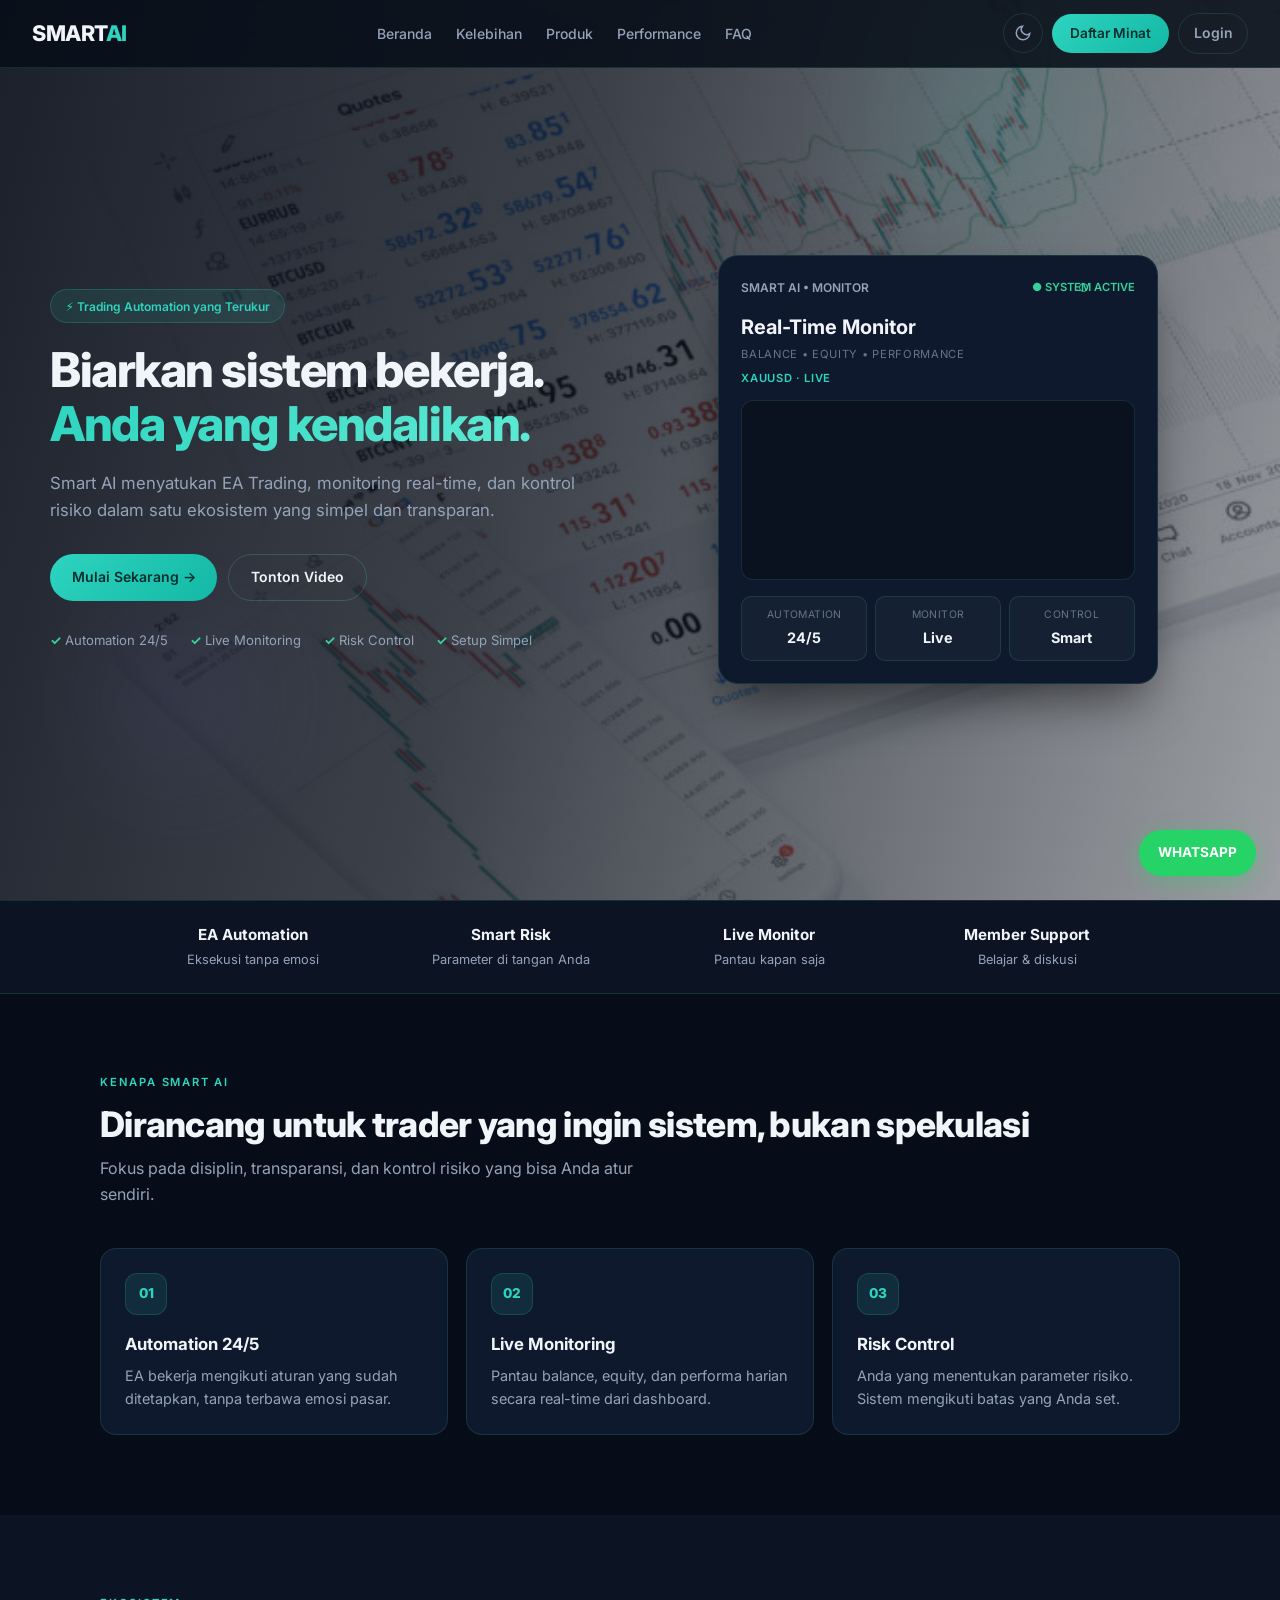
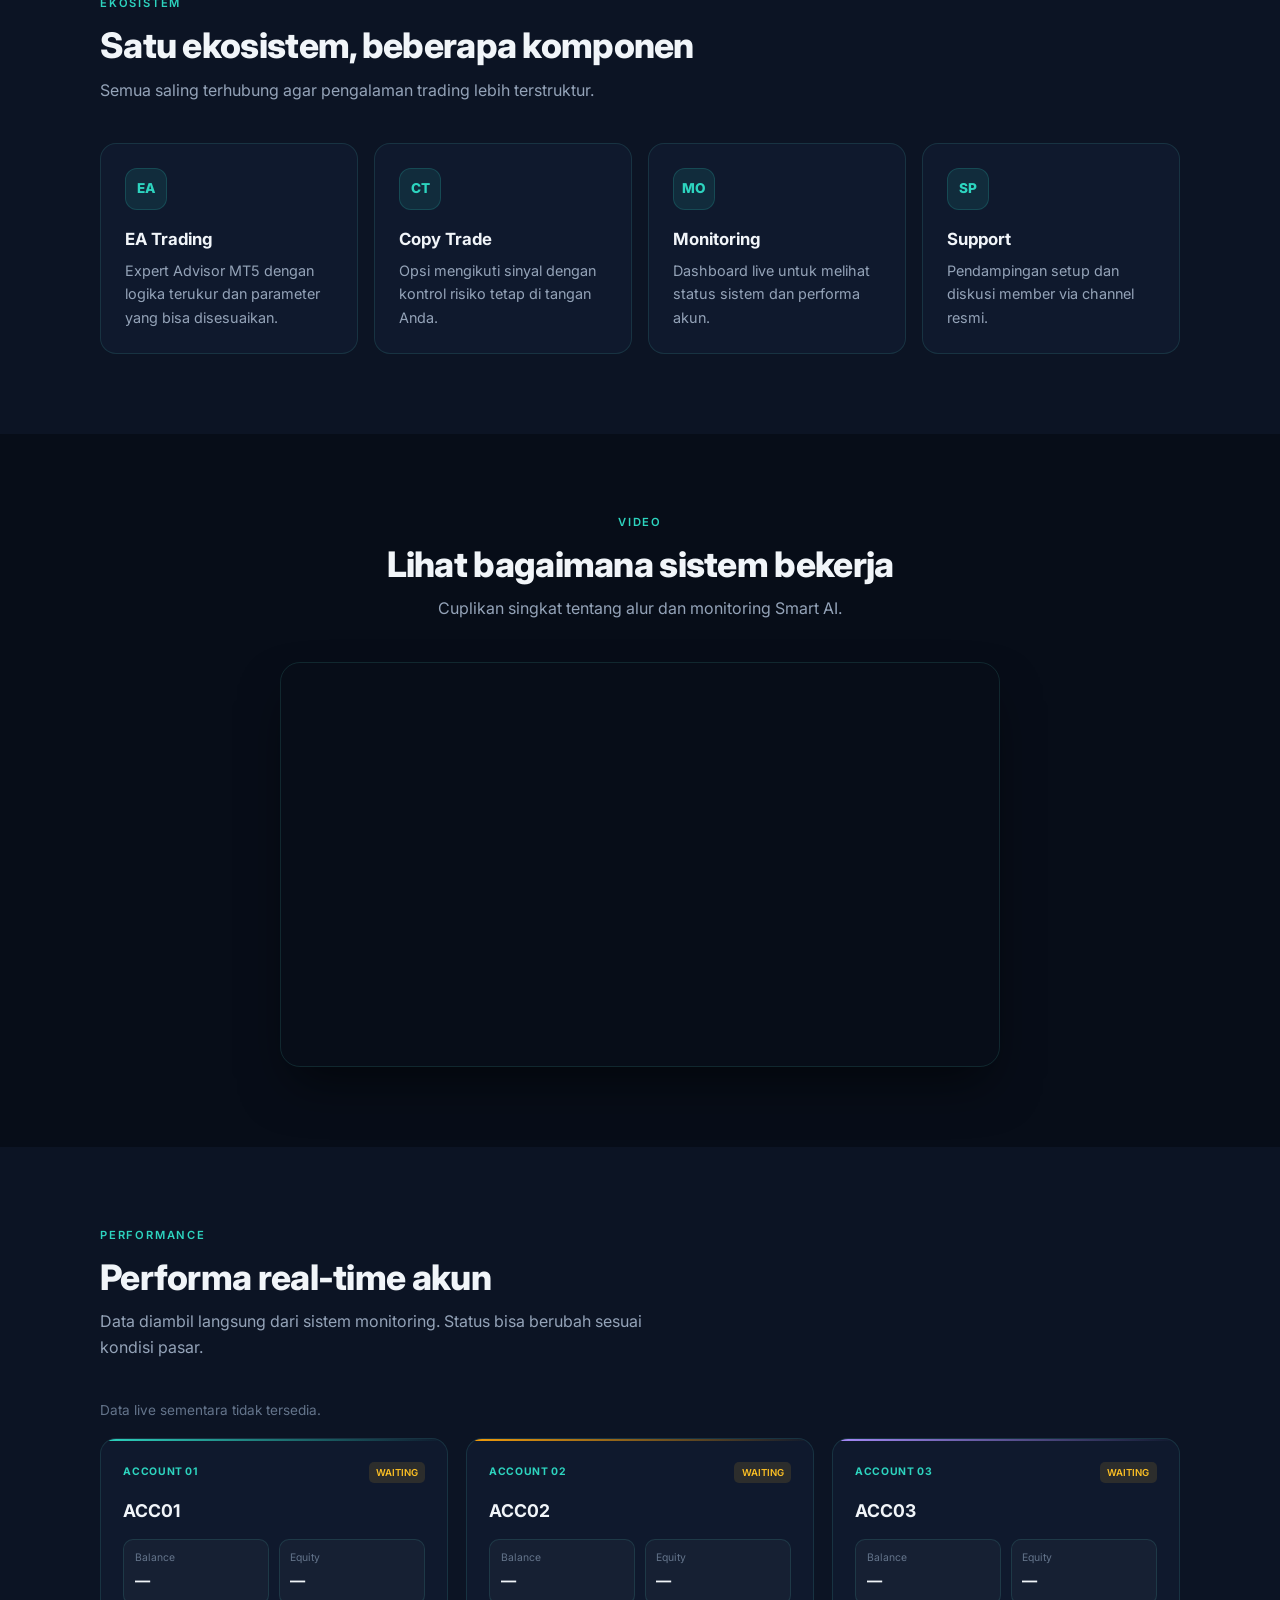
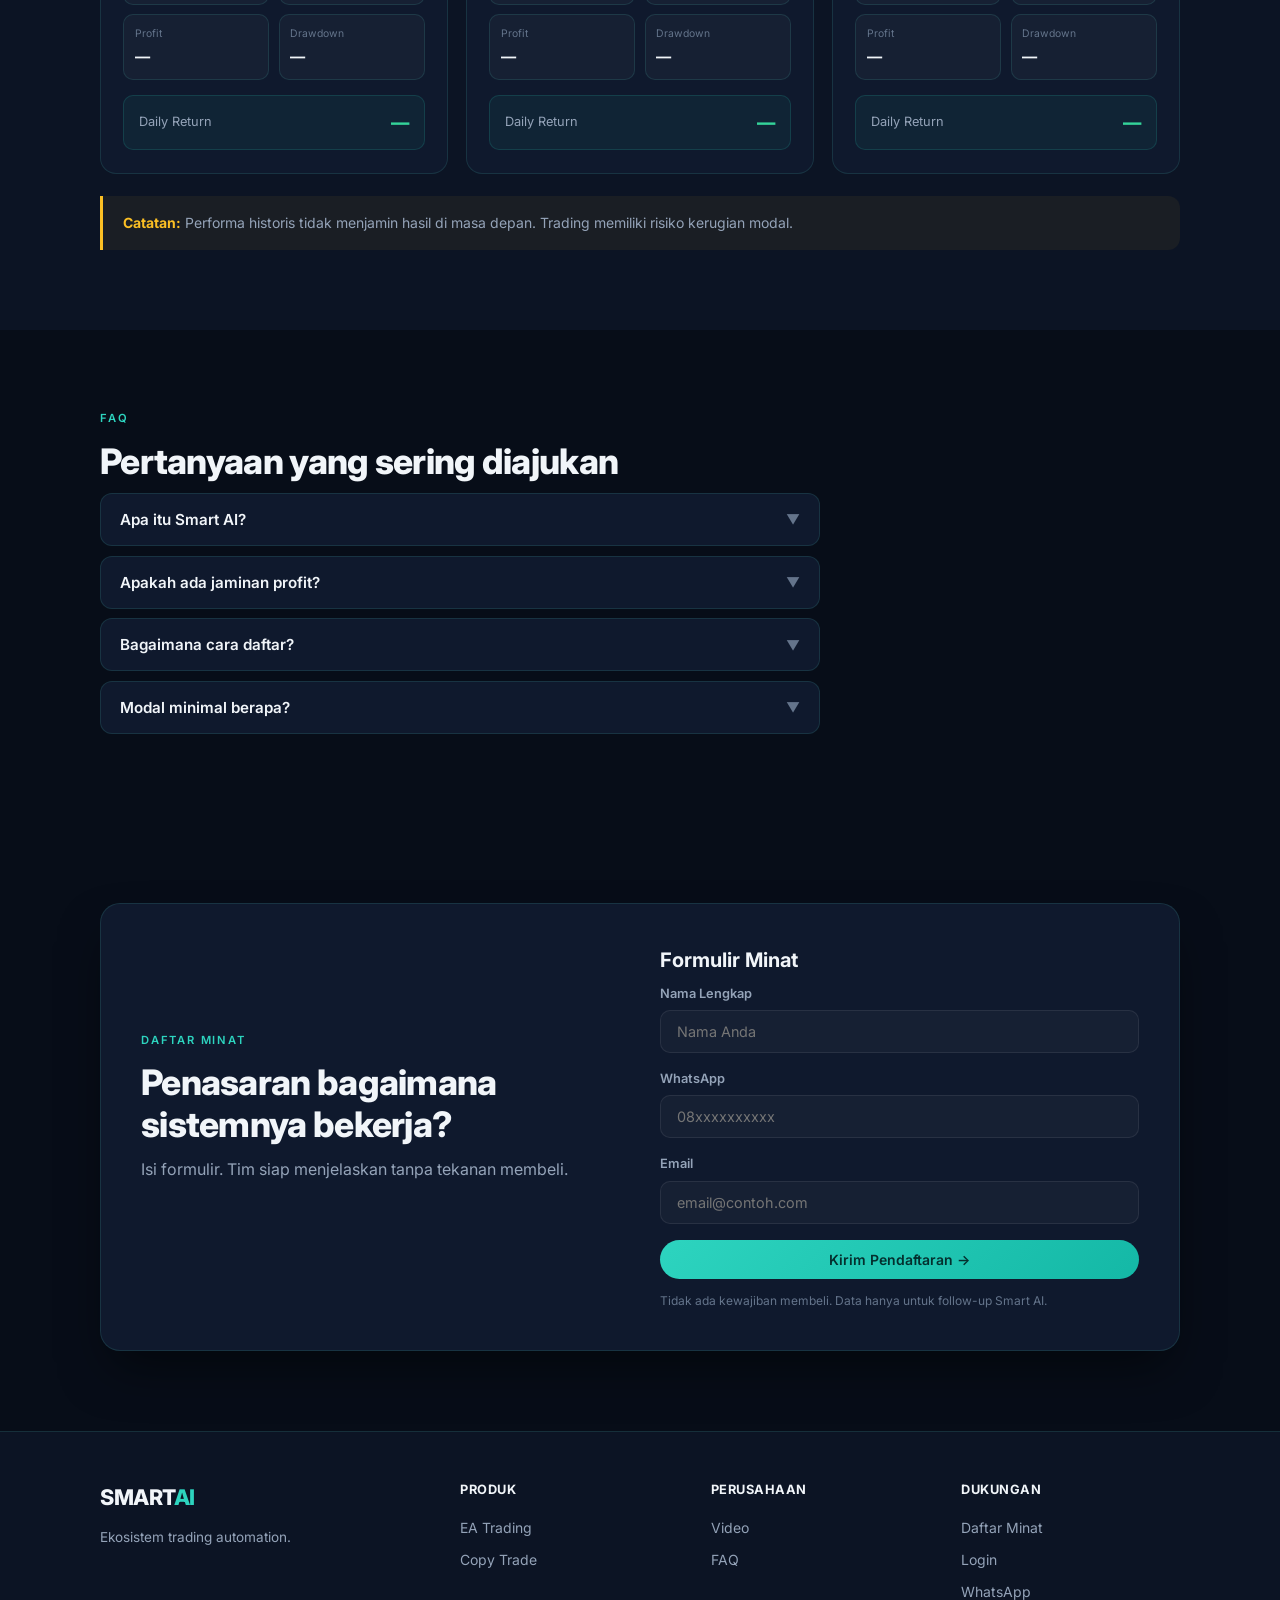
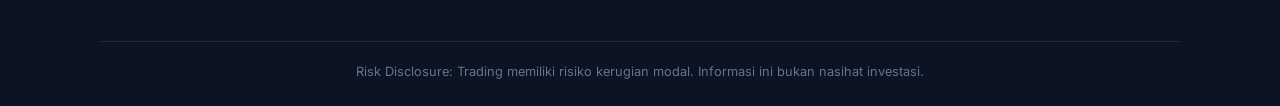
==== commit 45d2901d: "Revert to previous single-page professional version" ====
--- a/index.html
+++ b/index.html
@@ -1,94 +1,703 @@
 <!DOCTYPE html>
 <html lang="id" data-theme="dark">
 <head>
-<meta charset="UTF-8"/>
-<meta name="viewport" content="width=device-width, initial-scale=1.0, viewport-fit=cover"/>
+<meta charset="UTF-8">
+<meta name="viewport" content="width=device-width, initial-scale=1.0, viewport-fit=cover">
+<meta name="description" content="Smart AI — Sistem trading automation profesional dengan EA MT5, live monitoring, dan kontrol risiko terukur.">
+<meta name="theme-color" content="#070d18">
 <title>Smart AI — Trading Automation</title>
-<meta name="theme-color" content="#070d18"/>
+<link rel="preconnect" href="https://fonts.googleapis.com">
+<link rel="preconnect" href="https://fonts.gstatic.com" crossorigin>
 <link href="https://fonts.googleapis.com/css2?family=Inter:wght@400;500;600;700;800&display=swap" rel="stylesheet">
-<link rel="stylesheet" href="css/site.css"><link rel="stylesheet" href="css/animations.css">
+<style>
+:root, [data-theme="dark"] {
+  --bg: #070d18;
+  --bg-elevated: #0c1424;
+  --bg-card: rgba(15, 25, 45, 0.75);
+  --bg-card-solid: #0f192d;
+  --border: rgba(94, 234, 212, 0.12);
+  --border-strong: rgba(94, 234, 212, 0.2);
+  --cyan: #2dd4bf;
+  --teal: #14b8a6;
+  --green: #34d399;
+  --red: #f87171;
+  --text: #f1f5f9;
+  --text-muted: #94a3b8;
+  --text-dim: #64748b;
+  --yellow: #fbbf24;
+  --gold: #f59e0b;
+  --purple: #a78bfa;
+  --nav-bg: rgba(7, 13, 24, 0.85);
+  --input-bg: rgba(255, 255, 255, 0.03);
+  --input-border: rgba(255, 255, 255, 0.08);
+  --radius: 16px;
+  --radius-lg: 20px;
+  --shadow: 0 25px 50px -12px rgba(0, 0, 0, 0.55);
+}
+[data-theme="light"] {
+  --bg: #f8fafc;
+  --bg-elevated: #ffffff;
+  --bg-card: #ffffff;
+  --bg-card-solid: #ffffff;
+  --border: rgba(15, 23, 42, 0.08);
+  --border-strong: rgba(15, 23, 42, 0.14);
+  --cyan: #0d9488;
+  --teal: #0f766e;
+  --green: #059669;
+  --red: #dc2626;
+  --text: #0f172a;
+  --text-muted: #475569;
+  --text-dim: #94a3b8;
+  --yellow: #d97706;
+  --gold: #b45309;
+  --purple: #7c3aed;
+  --nav-bg: rgba(248, 250, 252, 0.9);
+  --input-bg: rgba(15, 23, 42, 0.03);
+  --input-border: rgba(15, 23, 42, 0.1);
+  --shadow: 0 25px 50px -12px rgba(0, 0, 0, 0.12);
+}
+*, *::before, *::after { margin: 0; padding: 0; box-sizing: border-box; }
+html { scroll-behavior: smooth; -webkit-text-size-adjust: 100%; }
+body {
+  font-family: Inter, system-ui, -apple-system, sans-serif;
+  background: var(--bg);
+  color: var(--text);
+  line-height: 1.6;
+  overflow-x: hidden;
+  -webkit-font-smoothing: antialiased;
+}
+a, button { -webkit-tap-highlight-color: rgba(45, 212, 191, 0.15); }
+img { max-width: 100%; display: block; }
+
+.navbar {
+  position: fixed; top: 0; left: 0; right: 0; z-index: 1000;
+  background: var(--nav-bg); backdrop-filter: blur(20px); -webkit-backdrop-filter: blur(20px);
+  border-bottom: 1px solid var(--border); padding: 0 2rem; height: 68px;
+  display: flex; align-items: center; justify-content: space-between;
+  transition: background 0.3s, box-shadow 0.3s;
+}
+.navbar.scrolled { background: rgba(7, 13, 24, 0.96) !important; box-shadow: 0 4px 28px rgba(0, 0, 0, 0.35); }
+[data-theme="light"] .navbar.scrolled { background: rgba(248, 250, 252, 0.98) !important; box-shadow: 0 4px 28px rgba(0, 0, 0, 0.08); }
+.logo { font-size: 1.35rem; font-weight: 800; color: var(--text); text-decoration: none; letter-spacing: -0.02em; }
+.logo span { color: var(--cyan); }
+.nav-links { display: flex; gap: 1.5rem; list-style: none; }
+.nav-links a { color: var(--text-muted); text-decoration: none; font-size: 0.875rem; font-weight: 500; transition: color 0.15s; }
+.nav-links a:hover { color: var(--text); }
+.nav-actions { display: flex; align-items: center; gap: 0.55rem; }
+.theme-toggle {
+  width: 40px; height: 40px; border-radius: 50%; border: 1px solid var(--border);
+  background: transparent; color: var(--text-muted); cursor: pointer; display: grid; place-items: center;
+  transition: border-color 0.15s, color 0.15s;
+}
+.theme-toggle:hover { border-color: var(--cyan); color: var(--cyan); }
+[data-theme="dark"] .theme-toggle .icon-sun { display: none; }
+[data-theme="light"] .theme-toggle .icon-moon { display: none; }
+.hamburger { display: none; flex-direction: column; gap: 5px; background: none; border: none; cursor: pointer; padding: 8px; }
+.hamburger span { display: block; width: 22px; height: 2px; background: var(--text); border-radius: 2px; }
+.mobile-menu {
+  display: none; position: fixed; inset: 68px 0 0 0; background: var(--bg); z-index: 999;
+  padding: 1.5rem 1.25rem; flex-direction: column; gap: 0.25rem;
+}
+.mobile-menu.open { display: flex; }
+.mobile-menu a {
+  color: var(--text); text-decoration: none; font-size: 1.05rem; font-weight: 500;
+  padding: 0.85rem 0.5rem; border-bottom: 1px solid var(--border);
+}
+
+.btn {
+  display: inline-flex; align-items: center; justify-content: center; gap: 0.4rem;
+  padding: 0.7rem 1.35rem; border-radius: 999px; font-weight: 600; font-size: 0.875rem;
+  text-decoration: none; border: none; cursor: pointer; transition: all 0.2s;
+  position: relative; overflow: hidden; font-family: inherit;
+}
+.btn-primary { background: linear-gradient(135deg, var(--cyan), var(--teal)); color: #042f2e; }
+.btn-primary::after {
+  content: ""; position: absolute; top: 0; left: -100%; width: 55%; height: 100%;
+  background: linear-gradient(90deg, transparent, rgba(255,255,255,0.28), transparent); transform: skewX(-18deg);
+}
+.btn-primary:hover::after { animation: shineSweep 0.65s ease; }
+.btn-primary:hover { transform: translateY(-2px); box-shadow: 0 8px 26px rgba(45, 212, 191, 0.38); }
+.btn-outline { background: transparent; color: var(--text); border: 1px solid var(--border-strong); }
+.btn-outline:hover { border-color: var(--cyan); color: var(--cyan); }
+.btn-nav {
+  background: linear-gradient(135deg, var(--cyan), var(--teal)); color: #042f2e;
+  padding: 0.55rem 1.15rem; border-radius: 999px; font-weight: 600; font-size: 0.85rem; text-decoration: none;
+}
+.btn-login {
+  color: var(--text-muted); text-decoration: none; font-size: 0.875rem; font-weight: 600;
+  padding: 0.5rem 0.9rem; border-radius: 999px; border: 1px solid var(--border);
+  transition: color 0.15s, border-color 0.15s, background 0.15s;
+}
+.btn-login:hover {
+  color: var(--cyan); border-color: var(--cyan); background: rgba(45, 212, 191, 0.08);
+}
+.btn-full { width: 100%; }
+@keyframes shineSweep { 0% { left: -100%; } 100% { left: 120%; } }
+
+.hero {
+  min-height: 100vh; padding: 110px 2rem 70px; display: flex; align-items: center;
+  position: relative; overflow: hidden;
+  background-image: linear-gradient(105deg, rgba(7,13,24,0.92) 0%, rgba(7,13,24,0.78) 42%, rgba(7,13,24,0.4) 100%), url('hero-bg.jpg');
+  background-size: cover; background-position: center right;
+}
+[data-theme="light"] .hero {
+  background-image: linear-gradient(105deg, rgba(248,250,252,0.93) 0%, rgba(248,250,252,0.8) 42%, rgba(248,250,252,0.45) 100%), url('hero-bg.jpg');
+}
+.hero-orbs { position: absolute; inset: 0; pointer-events: none; z-index: 0; }
+.hero-orbs .orb { position: absolute; border-radius: 50%; filter: blur(55px); opacity: 0.4; }
+.hero-orbs .orb-1 {
+  width: 360px; height: 360px;
+  background: radial-gradient(circle, rgba(45,212,191,0.35), transparent 70%);
+  top: -60px; right: 8%; animation: orbFloat1 16s ease-in-out infinite;
+}
+.hero-orbs .orb-2 {
+  width: 260px; height: 260px;
+  background: radial-gradient(circle, rgba(167,139,250,0.28), transparent 70%);
+  bottom: 8%; left: 4%; animation: orbFloat2 20s ease-in-out infinite;
+}
+@keyframes orbFloat1 { 0%, 100% { transform: translate(0, 0); } 50% { transform: translate(25px, -35px); } }
+@keyframes orbFloat2 { 0%, 100% { transform: translate(0, 0); } 50% { transform: translate(-30px, 20px); } }
+
+.hero-inner {
+  max-width: 1180px; margin: 0 auto; width: 100%;
+  display: flex; align-items: center; gap: 3.5rem; position: relative; z-index: 1;
+}
+.hero-content { flex: 1; max-width: 540px; }
+.badge {
+  display: inline-flex; align-items: center; gap: 0.4rem; padding: 0.4rem 0.9rem;
+  border-radius: 999px; font-size: 0.75rem; font-weight: 600; color: var(--cyan);
+  background: rgba(45, 212, 191, 0.1); border: 1px solid rgba(45, 212, 191, 0.2);
+  margin-bottom: 1.25rem; animation: fadeUp 0.9s both;
+}
+.hero h1 {
+  font-size: 3rem; font-weight: 800; line-height: 1.12; margin-bottom: 1.2rem;
+  letter-spacing: -0.03em; animation: fadeUp 0.9s 0.12s both;
+}
+.hero h1 .highlight {
+  background: linear-gradient(135deg, var(--cyan), #5eead4, #67e8f9, var(--cyan));
+  background-size: 300% 300%; -webkit-background-clip: text; -webkit-text-fill-color: transparent;
+  background-clip: text; animation: gradientShift 6s ease infinite;
+}
+@keyframes gradientShift { 0% { background-position: 0% 50%; } 50% { background-position: 100% 50%; } 100% { background-position: 0% 50%; } }
+.hero-content > p { color: var(--text-muted); font-size: 1.05rem; margin-bottom: 1.9rem; animation: fadeUp 0.9s 0.24s both; }
+.hero-buttons { display: flex; gap: 0.7rem; margin-bottom: 1.8rem; flex-wrap: wrap; animation: fadeUp 0.9s 0.36s both; }
+.hero-checks { display: flex; flex-wrap: wrap; gap: 0.9rem 1.4rem; font-size: 0.82rem; color: var(--text-muted); animation: fadeUp 0.9s 0.48s both; }
+.hero-checks span::before { content: "✓ "; color: var(--green); font-weight: 700; }
+
+.hero-visual { flex: 1; display: flex; justify-content: center; }
+.monitor-card {
+  background: var(--bg-card-solid); border: 1px solid var(--border); border-radius: var(--radius-lg);
+  padding: 1.4rem; width: 100%; max-width: 440px; box-shadow: var(--shadow);
+  animation: scaleIn 1s 0.2s both, floatSoft 5.5s ease-in-out 1.2s infinite, borderGlow 4s ease-in-out infinite;
+  transition: transform 0.3s, box-shadow 0.3s;
+}
+.monitor-card:hover {
+  transform: translateY(-6px) scale(1.02) !important;
+  box-shadow: 0 28px 50px -12px rgba(0,0,0,0.55), 0 0 36px rgba(45,212,191,0.14);
+}
+@keyframes floatSoft { 0%, 100% { transform: translateY(0); } 50% { transform: translateY(-10px); } }
+@keyframes borderGlow {
+  0%, 100% { box-shadow: 0 0 0 1px rgba(45,212,191,0.15), 0 0 18px rgba(45,212,191,0.08); }
+  50% { box-shadow: 0 0 0 1px rgba(45,212,191,0.35), 0 0 28px rgba(45,212,191,0.16); }
+}
+@keyframes scaleIn { from { opacity: 0; transform: scale(0.9); } to { opacity: 1; transform: scale(1); } }
+@keyframes fadeUp { from { opacity: 0; transform: translateY(28px); } to { opacity: 1; transform: translateY(0); } }
+.monitor-header { display: flex; justify-content: space-between; align-items: center; margin-bottom: 0.85rem; font-size: 0.75rem; font-weight: 600; color: var(--text-muted); }
+.status-dot { color: var(--green); position: relative; font-size: 0.7rem; }
+.status-dot::before {
+  content: ""; position: absolute; left: 50%; top: 50%; width: 9px; height: 9px;
+  margin: -4.5px 0 0 -4.5px; border-radius: 50%; border: 1.5px solid var(--green);
+  animation: pulseRing 2s ease-out infinite; pointer-events: none;
+}
+@keyframes pulseRing { 0% { transform: scale(0.8); opacity: 0.6; } 70% { transform: scale(1.7); opacity: 0; } 100% { opacity: 0; } }
+.monitor-card h3 { font-size: 1.25rem; font-weight: 700; margin-bottom: 0.2rem; }
+.monitor-sub { font-size: 0.7rem; color: var(--text-dim); letter-spacing: 0.06em; text-transform: uppercase; margin-bottom: 0.5rem; }
+.chart-area { height: 180px; border-radius: 12px; overflow: hidden; margin: 0.75rem 0 1rem; background: #0a1220; border: 1px solid var(--border); }
+.chart-area iframe { width: 100%; height: 100%; border: 0; }
+.monitor-stats { display: grid; grid-template-columns: repeat(3, 1fr); gap: 0.5rem; }
+.stat-box { background: var(--input-bg); border: 1px solid var(--border); border-radius: 10px; padding: 0.65rem; text-align: center; }
+.stat-box .label { font-size: 0.65rem; color: var(--text-dim); text-transform: uppercase; letter-spacing: 0.04em; }
+.stat-box .value { font-size: 0.9rem; font-weight: 700; margin-top: 0.15rem; }
+
+.feature-bar { border-top: 1px solid var(--border); border-bottom: 1px solid var(--border); background: var(--bg-elevated); }
+.feature-bar-inner {
+  max-width: 1080px; margin: 0 auto; display: grid; grid-template-columns: repeat(4, 1fr);
+  gap: 1rem; padding: 1.4rem 2rem; text-align: center;
+}
+.feature-bar-item h4 { font-size: 0.95rem; font-weight: 700; margin-bottom: 0.15rem; }
+.feature-bar-item p { font-size: 0.8rem; color: var(--text-muted); }
+
+section { padding: 5rem 2rem; }
+.container { max-width: 1080px; margin: 0 auto; }
+.section-label { font-size: 0.7rem; font-weight: 600; color: var(--cyan); letter-spacing: 1.8px; text-transform: uppercase; margin-bottom: 0.7rem; }
+.section-title { font-size: 2.2rem; font-weight: 800; margin-bottom: 0.7rem; line-height: 1.2; letter-spacing: -0.02em; }
+.section-desc { color: var(--text-muted); max-width: 560px; margin-bottom: 2.5rem; }
+
+.why-grid { display: grid; grid-template-columns: repeat(3, 1fr); gap: 1.1rem; }
+.why-card, .eco-card, .testi-card {
+  background: var(--bg-card-solid); border: 1px solid var(--border); border-radius: var(--radius);
+  padding: 1.5rem; transition: transform 0.3s, box-shadow 0.3s, border-color 0.3s;
+}
+.why-card:hover, .eco-card:hover, .testi-card:hover, .perf-card:hover {
+  transform: translateY(-8px); border-color: rgba(45, 212, 191, 0.35); box-shadow: 0 18px 36px -10px rgba(0, 0, 0, 0.4);
+}
+.why-icon, .eco-icon {
+  width: 42px; height: 42px; display: grid; place-items: center; border-radius: 12px;
+  background: rgba(45, 212, 191, 0.1); border: 1px solid rgba(45, 212, 191, 0.18);
+  color: var(--cyan); font-weight: 800; font-size: 0.85rem; margin-bottom: 1rem;
+}
+.why-card h3, .eco-card h3 { font-size: 1.05rem; font-weight: 700; margin-bottom: 0.4rem; }
+.why-card p, .eco-card p { font-size: 0.9rem; color: var(--text-muted); line-height: 1.6; }
+.eco-grid { display: grid; grid-template-columns: repeat(4, 1fr); gap: 1rem; }
+
+.video-frame {
+  position: relative; width: 100%; max-width: 720px; margin: 0 auto; aspect-ratio: 16 / 9;
+  border-radius: var(--radius-lg); overflow: hidden; border: 1px solid var(--border); box-shadow: var(--shadow);
+}
+.video-frame iframe { width: 100%; height: 100%; border: 0; }
+
+.perf-grid { display: grid; grid-template-columns: repeat(3, 1fr); gap: 1.1rem; margin-bottom: 1.4rem; }
+.perf-card {
+  background: var(--bg-card-solid); border: 1px solid var(--border); border-radius: var(--radius);
+  padding: 1.4rem; transition: transform 0.3s, box-shadow 0.3s; position: relative; overflow: hidden;
+}
+.perf-card::before { content: ''; position: absolute; top: 0; left: 0; right: 0; height: 2px; }
+.perf-card:nth-child(1)::before { background: linear-gradient(90deg, var(--cyan), transparent); }
+.perf-card:nth-child(2)::before { background: linear-gradient(90deg, var(--gold), transparent); }
+.perf-card:nth-child(3)::before { background: linear-gradient(90deg, var(--purple), transparent); }
+.perf-label { font-size: 0.65rem; font-weight: 700; color: var(--cyan); letter-spacing: 0.06em; text-transform: uppercase; }
+.mt5-badge { font-size: 0.6rem; font-weight: 600; background: rgba(52, 211, 153, 0.12); color: var(--green); padding: 0.2rem 0.45rem; border-radius: 5px; }
+.mt5-badge.offline { background: rgba(248, 113, 113, 0.12); color: var(--red); }
+.mt5-badge.waiting { background: rgba(251, 191, 36, 0.12); color: var(--yellow); }
+.perf-account { font-size: 1.1rem; font-weight: 700; margin: 0.85rem 0; }
+.online-text { font-size: 0.65rem; color: var(--green); animation: glowPulse 2s ease-in-out infinite; }
+@keyframes glowPulse { 0%, 100% { opacity: 1; } 50% { opacity: 0.6; } }
+.perf-stats { display: grid; grid-template-columns: 1fr 1fr; gap: 0.6rem; margin-bottom: 0.9rem; }
+.perf-stat { background: var(--input-bg); border-radius: 10px; padding: 0.65rem; border: 1px solid var(--border); }
+.perf-stat .label { font-size: 0.65rem; color: var(--text-dim); margin-bottom: 0.15rem; }
+.perf-stat .value { font-size: 0.95rem; font-weight: 700; }
+.perf-stat .value.profit { color: var(--green); }
+.perf-stat .value.loss { color: var(--red); }
+.daily-return {
+  display: flex; justify-content: space-between; align-items: center; padding: 0.75rem 0.9rem;
+  background: rgba(45, 212, 191, 0.06); border: 1px solid rgba(45, 212, 191, 0.15);
+  border-radius: 10px; font-size: 0.8rem; color: var(--text-muted);
+}
+.daily-return.loss-bg { background: rgba(248, 113, 113, 0.06); border-color: rgba(248, 113, 113, 0.15); }
+.daily-return .value { font-size: 1.15rem; font-weight: 800; color: var(--green); }
+.daily-return .value.neg { color: var(--red); }
+.live-info { font-size: 0.85rem; color: var(--text-dim); margin-bottom: 1rem; }
+.callout {
+  padding: 1rem 1.25rem; border-left: 3px solid var(--yellow); background: rgba(251, 191, 36, 0.06);
+  border-radius: 0 12px 12px 0; font-size: 0.875rem; color: var(--text-muted); line-height: 1.6;
+}
+.callout strong { color: var(--yellow); }
+
+.testi-grid { display: grid; grid-template-columns: repeat(3, 1fr); gap: 1.1rem; }
+.testi-stars { color: var(--yellow); font-size: 0.9rem; margin-bottom: 0.6rem; letter-spacing: 2px; }
+.testi-card p { font-size: 0.95rem; color: var(--text-muted); margin-bottom: 1rem; line-height: 1.6; }
+.testi-avatar {
+  display: inline-flex; width: 32px; height: 32px; border-radius: 50%;
+  background: rgba(45, 212, 191, 0.15); color: var(--cyan); font-size: 0.7rem; font-weight: 700;
+  align-items: center; justify-content: center; margin-right: 0.5rem;
+}
+.testi-card > div:last-child { font-size: 0.85rem; color: var(--text-dim); display: flex; align-items: center; }
+
+.faq-list { max-width: 720px; }
+.faq-item { border: 1px solid var(--border); border-radius: 12px; margin-bottom: 0.6rem; overflow: hidden; background: var(--bg-card-solid); }
+.faq-q {
+  width: 100%; text-align: left; padding: 1rem 1.2rem; background: none; border: none;
+  color: var(--text); font-family: inherit; font-size: 0.95rem; font-weight: 600; cursor: pointer;
+  display: flex; justify-content: space-between; align-items: center; gap: 1rem;
+}
+.faq-q span { color: var(--text-dim); transition: transform 0.2s; font-size: 0.85rem; }
+.faq-item.active .faq-q span { transform: rotate(180deg); }
+.faq-a { max-height: 0; overflow: hidden; transition: max-height 0.3s ease; }
+.faq-item.active .faq-a { max-height: 200px; }
+.faq-a p { padding: 0 1.2rem 1.1rem; color: var(--text-muted); font-size: 0.9rem; line-height: 1.6; }
+
+.cta-section {
+  display: grid; grid-template-columns: 1fr 1fr; gap: 2.5rem; align-items: center;
+  background: var(--bg-card-solid); border: 1px solid var(--border); border-radius: var(--radius-lg);
+  padding: 2.5rem; box-shadow: var(--shadow);
+}
+.form-card h3 { font-size: 1.25rem; font-weight: 700; margin-bottom: 0.5rem; }
+.form-group { margin-bottom: 1rem; }
+.form-group label { display: block; font-size: 0.8rem; font-weight: 600; color: var(--text-muted); margin-bottom: 0.35rem; }
+.form-group input, .form-group select, .form-group textarea {
+  width: 100%; padding: 0.75rem 1rem; border-radius: 10px; border: 1px solid var(--input-border);
+  background: var(--input-bg); color: var(--text); font-family: inherit; font-size: 0.9rem;
+  transition: border-color 0.15s;
+}
+.form-group input:focus, .form-group select:focus, .form-group textarea:focus {
+  outline: none; border-color: var(--cyan);
+}
+.form-note { font-size: 0.75rem; color: var(--text-dim); margin-top: 0.75rem; }
+
+footer {
+  border-top: 1px solid var(--border); padding: 3rem 2rem 1.5rem; background: var(--bg-elevated);
+}
+.footer-grid {
+  max-width: 1080px; margin: 0 auto; display: grid; grid-template-columns: 1.5fr 1fr 1fr 1fr;
+  gap: 2rem; margin-bottom: 2rem;
+}
+.footer-col h4 { font-size: 0.8rem; font-weight: 700; margin-bottom: 0.75rem; text-transform: uppercase; letter-spacing: 0.04em; }
+.footer-col a { display: block; color: var(--text-muted); text-decoration: none; font-size: 0.875rem; padding: 0.3rem 0; transition: color 0.15s; }
+.footer-col a:hover { color: var(--cyan); }
+.footer-bottom {
+  max-width: 1080px; margin: 0 auto; padding-top: 1.25rem; border-top: 1px solid var(--border);
+  font-size: 0.8rem; color: var(--text-dim); text-align: center;
+}
+.wa-float {
+  position: fixed; bottom: 1.5rem; right: 1.5rem; z-index: 900;
+  background: #25d366; color: #fff; padding: 0.75rem 1.2rem; border-radius: 999px;
+  font-weight: 700; font-size: 0.85rem; text-decoration: none;
+  box-shadow: 0 4px 20px rgba(37, 211, 102, 0.4); transition: transform 0.2s;
+}
+.wa-float:hover { transform: scale(1.05); }
+
+@media (max-width: 900px) {
+  .hero-inner { flex-direction: column; gap: 2.5rem; }
+  .hero h1 { font-size: 2.2rem; }
+  .why-grid, .eco-grid, .perf-grid, .testi-grid { grid-template-columns: 1fr; }
+  .feature-bar-inner { grid-template-columns: repeat(2, 1fr); }
+  .cta-section { grid-template-columns: 1fr; }
+  .footer-grid { grid-template-columns: 1fr 1fr; }
+}
+@media (max-width: 720px) {
+  .nav-links, .btn-nav, .btn-login { display: none; }
+  .hamburger { display: flex; }
+  .navbar { padding: 0 1rem; }
+  .hero { padding: 90px 1.25rem 50px; min-height: auto; }
+  .hero h1 { font-size: 1.85rem; }
+  section { padding: 3.5rem 1.25rem; }
+  .feature-bar-inner { grid-template-columns: 1fr; }
+  .footer-grid { grid-template-columns: 1fr; gap: 1.5rem; }
+  .section-title { font-size: 1.7rem; }
+}
+</style>
 </head>
 <body>
-<nav class="navbar">
-<a href="index.html" class="logo">SMART<span>AI</span></a>
-<ul class="nav-links"><li><a href="index.html" class="active">Beranda</a></li><li><a href="video.html">Video</a></li><li><a href="kelebihan.html">Kelebihan</a></li><li><a href="produk.html">Produk</a></li><li><a href="performance.html">Performance</a></li><li><a href="faq.html">FAQ</a></li></ul>
-<div class="nav-actions">
-<button class="theme-toggle" id="theme-toggle" aria-label="Theme">
-<svg class="icon-moon" width="18" height="18" fill="none" stroke="currentColor" stroke-width="2" viewBox="0 0 24 24"><path d="M21 12.79A9 9 0 1111.21 3 7 7 0 0021 12.79z"/></svg>
-<svg class="icon-sun" width="18" height="18" fill="none" stroke="currentColor" stroke-width="2" viewBox="0 0 24 24"><circle cx="12" cy="12" r="5"/></svg>
-</button>
-<a href="daftar.html" class="btn btn-nav">Daftar Minat</a>
-<a href="login.html" class="btn btn-login">Login</a>
-<button class="hamburger" id="hamburger" aria-label="Menu"><span></span><span></span><span></span></button>
-</div>
+<nav class="navbar" id="navbar">
+  <a href="#beranda" class="logo">SMART<span>AI</span></a>
+  <ul class="nav-links">
+    <li><a href="#beranda">Beranda</a></li>
+    <li><a href="#kelebihan">Kelebihan</a></li>
+    <li><a href="#produk">Produk</a></li>
+    <li><a href="#performance">Performance</a></li>
+    <li><a href="#faq">FAQ</a></li>
+  </ul>
+  <div class="nav-actions">
+    <button class="theme-toggle" id="theme-toggle" aria-label="Theme">
+      <svg class="icon-moon" width="18" height="18" fill="none" stroke="currentColor" stroke-width="2" viewBox="0 0 24 24"><path d="M21 12.79A9 9 0 1111.21 3 7 7 0 0021 12.79z"/></svg>
+      <svg class="icon-sun" width="18" height="18" fill="none" stroke="currentColor" stroke-width="2" viewBox="0 0 24 24"><circle cx="12" cy="12" r="5"/></svg>
+    </button>
+    <a href="#daftar" class="btn-nav">Daftar Minat</a>
+    <a href="login.html" class="btn-login">Login</a>
+    <button class="hamburger" id="hamburger" aria-label="Menu"><span></span><span></span><span></span></button>
+  </div>
 </nav>
 <div class="mobile-menu" id="mobile-menu">
-<a href="index.html" onclick="closeMenu()">Beranda</a><a href="video.html" onclick="closeMenu()">Video</a><a href="kelebihan.html" onclick="closeMenu()">Kelebihan</a><a href="produk.html" onclick="closeMenu()">Produk</a><a href="performance.html" onclick="closeMenu()">Performance</a><a href="faq.html" onclick="closeMenu()">FAQ</a>
-<a href="login.html" onclick="closeMenu()">Login</a>
-<a href="daftar.html" class="btn btn-primary" onclick="closeMenu()">Daftar Minat</a>
+  <a href="#beranda" onclick="closeMenu()">Beranda</a>
+  <a href="#kelebihan" onclick="closeMenu()">Kelebihan</a>
+  <a href="#produk" onclick="closeMenu()">Produk</a>
+  <a href="#performance" onclick="closeMenu()">Performance</a>
+  <a href="#faq" onclick="closeMenu()">FAQ</a>
+  <a href="login.html" onclick="closeMenu()">Login</a>
+  <a href="#daftar" class="btn btn-primary" onclick="closeMenu()" style="margin-top:1rem;text-align:center">Daftar Minat</a>
 </div>
+
 <main>
-<section class="hero">
-<img class="hero-chart" src="img/grafikk.jpeg" alt="" aria-hidden="true">
-<div class="hero-inner">
-<div class="hero-content">
-<div class="badge">⚡ Trading Automation yang Terukur</div>
-<h1>Biarkan sistem bekerja.<br><span class="highlight">Anda yang kendalikan.</span></h1>
-<p>Smart AI menyatukan EA Trading, monitoring real-time, dan kontrol risiko dalam satu ekosistem yang simpel.</p>
-<div class="hero-buttons">
-<a href="daftar.html" class="btn btn-primary">Mulai Sekarang →</a>
-<a href="video.html" class="btn btn-outline">Tonton Video</a>
+<section class="hero" id="beranda">
+  <div class="hero-orbs"><div class="orb orb-1"></div><div class="orb orb-2"></div></div>
+  <div class="hero-inner">
+    <div class="hero-content">
+      <div class="badge">⚡ Trading Automation yang Terukur</div>
+      <h1>Biarkan sistem bekerja.<br><span class="highlight">Anda yang kendalikan.</span></h1>
+      <p>Smart AI menyatukan EA Trading, monitoring real-time, dan kontrol risiko dalam satu ekosistem yang simpel dan transparan.</p>
+      <div class="hero-buttons">
+        <a href="#daftar" class="btn btn-primary">Mulai Sekarang →</a>
+        <a href="#video" class="btn btn-outline">Tonton Video</a>
+      </div>
+      <div class="hero-checks">
+        <span>Automation 24/5</span><span>Live Monitoring</span><span>Risk Control</span><span>Setup Simpel</span>
+      </div>
+    </div>
+    <div class="hero-visual">
+      <div class="monitor-card">
+        <div class="monitor-header">
+          <span>SMART AI • MONITOR</span>
+          <span class="status-dot">● SYSTEM ACTIVE</span>
+        </div>
+        <h3>Real-Time Monitor</h3>
+        <div class="monitor-sub">BALANCE • EQUITY • PERFORMANCE</div>
+        <div class="monitor-sub" style="margin-top:-0.15rem;margin-bottom:0.5rem;color:var(--cyan);font-weight:600">XAUUSD · LIVE</div>
+        <div class="chart-area">
+          <iframe title="XAUUSD Live Chart" loading="lazy" src="https://s.tradingview.com/widgetembed/?frameElementId=tv_xauusd&symbol=OANDA%3AXAUUSD&interval=15&hidesidetoolbar=1&hidetoptoolbar=1&symboledit=0&saveimage=0&toolbarbg=0f192d&studies=%5B%5D&theme=dark&style=1&timezone=Asia%2FJakarta&withdateranges=0&hideideas=1&hidevolume=1&hidelegend=1&studies_overrides=%7B%7D&overrides=%7B%22paneProperties.background%22%3A%22%230f192d%22%2C%22paneProperties.backgroundType%22%3A%22solid%22%2C%22mainSeriesProperties.candleStyle.upColor%22%3A%22%232dd4bf%22%2C%22mainSeriesProperties.candleStyle.downColor%22%3A%22%23f87171%22%2C%22mainSeriesProperties.candleStyle.borderUpColor%22%3A%22%232dd4bf%22%2C%22mainSeriesProperties.candleStyle.borderDownColor%22%3A%22%23f87171%22%2C%22mainSeriesProperties.candleStyle.wickUpColor%22%3A%22%232dd4bf%22%2C%22mainSeriesProperties.candleStyle.wickDownColor%22%3A%22%23f87171%22%2C%22scalesProperties.textColor%22%3A%22%2394a3b8%22%2C%22scalesProperties.lineColor%22%3A%22%231e293b%22%7D&enabled_features=%5B%5D&disabled_features=%5B%22header_widget%22%2C%22left_toolbar%22%2C%22create_volume_indicator_by_default%22%5D&locale=id" allowtransparency="true" allowfullscreen></iframe>
+        </div>
+        <div class="monitor-stats">
+          <div class="stat-box"><div class="label">Automation</div><div class="value">24/5</div></div>
+          <div class="stat-box"><div class="label">Monitor</div><div class="value">Live</div></div>
+          <div class="stat-box"><div class="label">Control</div><div class="value">Smart</div></div>
+        </div>
+      </div>
+    </div>
+  </div>
+</section>
+
+<div class="feature-bar">
+  <div class="feature-bar-inner">
+    <div class="feature-bar-item"><h4>EA Automation</h4><p>Eksekusi tanpa emosi</p></div>
+    <div class="feature-bar-item"><h4>Smart Risk</h4><p>Parameter di tangan Anda</p></div>
+    <div class="feature-bar-item"><h4>Live Monitor</h4><p>Pantau kapan saja</p></div>
+    <div class="feature-bar-item"><h4>Member Support</h4><p>Belajar & diskusi</p></div>
+  </div>
 </div>
-<div class="hero-checks">
-<span>✓ Automation 24/5</span><span>✓ Live Monitoring</span><span>✓ Risk Control</span><span>✓ Setup Simpel</span>
-</div>
-</div>
-<div class="hero-visual">
-<div class="monitor-card">
-<div class="monitor-header">
-<span class="monitor-title">SMART AI • MONITOR</span>
-<span class="status-dot">● SYSTEM ACTIVE</span>
-</div>
-<h3>Real-Time Monitor</h3>
-<div class="monitor-sub">BALANCE • EQUITY • PERFORMANCE</div>
-<div class="monitor-sub" style="margin-top:-0.15rem;margin-bottom:0.75rem;color:var(--cyan);font-weight:600;letter-spacing:0.5px">XAUUSD · LIVE</div>
-<div class="chart-area">
-<iframe title="XAUUSD Live Chart" loading="lazy" src="https://s.tradingview.com/widgetembed/?frameElementId=tv_xauusd&symbol=OANDA%3AXAUUSD&interval=15&hidesidetoolbar=1&hidetoptoolbar=1&symboledit=0&saveimage=0&toolbarbg=0f192d&studies=%5B%5D&theme=dark&style=1&timezone=Asia%2FJakarta&withdateranges=0&hideideas=1&hidevolume=1&hidelegend=1&studies_overrides=%7B%7D&overrides=%7B%22paneProperties.background%22%3A%22%230f192d%22%2C%22paneProperties.backgroundType%22%3A%22solid%22%2C%22mainSeriesProperties.candleStyle.upColor%22%3A%22%232dd4bf%22%2C%22mainSeriesProperties.candleStyle.downColor%22%3A%22%23f87171%22%2C%22mainSeriesProperties.candleStyle.borderUpColor%22%3A%22%232dd4bf%22%2C%22mainSeriesProperties.candleStyle.borderDownColor%22%3A%22%23f87171%22%2C%22mainSeriesProperties.candleStyle.wickUpColor%22%3A%22%232dd4bf%22%2C%22mainSeriesProperties.candleStyle.wickDownColor%22%3A%22%23f87171%22%2C%22scalesProperties.textColor%22%3A%22%2394a3b8%22%2C%22scalesProperties.lineColor%22%3A%22%231e293b%22%7D&enabled_features=%5B%5D&disabled_features=%5B%22header_widget%22%2C%22left_toolbar%22%2C%22create_volume_indicator_by_default%22%5D&locale=id&utm_source=&utm_medium=widget&utm_campaign=chart&utm_term=OANDA%3AXAUUSD" allowtransparency="true" allowfullscreen></iframe>
-</div>
-<div class="monitor-stats">
-<div class="stat-box"><div class="label">Automation</div><div class="value">24/5</div></div>
-<div class="stat-box"><div class="label">Monitor</div><div class="value">Live</div></div>
-<div class="stat-box"><div class="label">Control</div><div class="value">Smart</div></div>
-</div>
-</div>
-</div>
-</div>
+
+<section id="kelebihan">
+  <div class="container">
+    <div class="section-label">KENAPA SMART AI</div>
+    <h2 class="section-title">Dirancang untuk trader yang ingin sistem, bukan spekulasi</h2>
+    <p class="section-desc">Fokus pada disiplin, transparansi, dan kontrol risiko yang bisa Anda atur sendiri.</p>
+    <div class="why-grid">
+      <div class="why-card"><div class="why-icon">01</div><h3>Automation 24/5</h3><p>EA bekerja mengikuti aturan yang sudah ditetapkan, tanpa terbawa emosi pasar.</p></div>
+      <div class="why-card"><div class="why-icon">02</div><h3>Live Monitoring</h3><p>Pantau balance, equity, dan performa harian secara real-time dari dashboard.</p></div>
+      <div class="why-card"><div class="why-icon">03</div><h3>Risk Control</h3><p>Anda yang menentukan parameter risiko. Sistem mengikuti batas yang Anda set.</p></div>
+    </div>
+  </div>
 </section>
-<div class="feature-bar"><div class="feature-bar-inner">
-<div class="feature-item"><span class="icon">⚡</span><div><strong>Automation 24/5</strong><span>EA berjalan otomatis</span></div></div>
-<div class="feature-item"><span class="icon">📊</span><div><strong>Live Monitoring</strong><span>Pantau real-time</span></div></div>
-<div class="feature-item"><span class="icon">🛡️</span><div><strong>Risk Control</strong><span>Kontrol risiko cerdas</span></div></div>
-<div class="feature-item"><span class="icon">🚀</span><div><strong>Setup Simpel</strong><span>Mudah digunakan</span></div></div>
-</div></div>
-<section class="section" id="cta">
-<div class="container" style="text-align:center">
-<h2 class="reveal">Siap mulai trading otomatis?</h2>
-<p class="reveal" style="max-width:520px;margin:0 auto 1.5rem;color:var(--text-muted)">Daftarkan minat Anda sekarang. Tim kami akan menghubungi untuk onboarding.</p>
-<a href="daftar.html" class="btn btn-primary" style="padding:.85rem 1.8rem;min-height:48px">Buka Formulir Daftar →</a>
-</div>
+
+<section id="produk" style="background:var(--bg-elevated)">
+  <div class="container">
+    <div class="section-label">EKOSISTEM</div>
+    <h2 class="section-title">Satu ekosistem, beberapa komponen</h2>
+    <p class="section-desc">Semua saling terhubung agar pengalaman trading lebih terstruktur.</p>
+    <div class="eco-grid">
+      <div class="eco-card"><div class="eco-icon">EA</div><h3>EA Trading</h3><p>Expert Advisor MT5 dengan logika terukur dan parameter yang bisa disesuaikan.</p></div>
+      <div class="eco-card"><div class="eco-icon">CT</div><h3>Copy Trade</h3><p>Opsi mengikuti sinyal dengan kontrol risiko tetap di tangan Anda.</p></div>
+      <div class="eco-card"><div class="eco-icon">MO</div><h3>Monitoring</h3><p>Dashboard live untuk melihat status sistem dan performa akun.</p></div>
+      <div class="eco-card"><div class="eco-icon">SP</div><h3>Support</h3><p>Pendampingan setup dan diskusi member via channel resmi.</p></div>
+    </div>
+  </div>
+</section>
+
+<section id="video">
+  <div class="container" style="text-align:center">
+    <div class="section-label">VIDEO</div>
+    <h2 class="section-title">Lihat bagaimana sistem bekerja</h2>
+    <p class="section-desc" style="margin-left:auto;margin-right:auto">Cuplikan singkat tentang alur dan monitoring Smart AI.</p>
+    <div class="video-frame">
+      <iframe src="https://www.youtube.com/embed/dQw4w9WgXcQ" title="Smart AI Video" allowfullscreen loading="lazy"></iframe>
+    </div>
+  </div>
+</section>
+
+<section id="performance" style="background:var(--bg-elevated)">
+  <div class="container">
+    <div class="section-label">PERFORMANCE</div>
+    <h2 class="section-title">Performa real-time akun</h2>
+    <p class="section-desc">Data diambil langsung dari sistem monitoring. Status bisa berubah sesuai kondisi pasar.</p>
+    <p class="live-info" id="live-status">Memuat data live...</p>
+    <div class="perf-grid" id="perf-grid">
+      <div class="perf-card">
+        <div style="display:flex;justify-content:space-between;align-items:center">
+          <span class="perf-label">Account 01</span>
+          <span class="mt5-badge waiting" id="badge-01">WAITING</span>
+        </div>
+        <div class="perf-account">ACC01</div>
+        <div class="perf-stats">
+          <div class="perf-stat"><div class="label">Balance</div><div class="value" id="bal-01">—</div></div>
+          <div class="perf-stat"><div class="label">Equity</div><div class="value" id="eq-01">—</div></div>
+          <div class="perf-stat"><div class="label">Profit</div><div class="value" id="pf-01">—</div></div>
+          <div class="perf-stat"><div class="label">Drawdown</div><div class="value" id="dd-01">—</div></div>
+        </div>
+        <div class="daily-return" id="dr-01"><span>Daily Return</span><span class="value" id="drval-01">—</span></div>
+      </div>
+      <div class="perf-card">
+        <div style="display:flex;justify-content:space-between;align-items:center">
+          <span class="perf-label">Account 02</span>
+          <span class="mt5-badge waiting" id="badge-02">WAITING</span>
+        </div>
+        <div class="perf-account">ACC02</div>
+        <div class="perf-stats">
+          <div class="perf-stat"><div class="label">Balance</div><div class="value" id="bal-02">—</div></div>
+          <div class="perf-stat"><div class="label">Equity</div><div class="value" id="eq-02">—</div></div>
+          <div class="perf-stat"><div class="label">Profit</div><div class="value" id="pf-02">—</div></div>
+          <div class="perf-stat"><div class="label">Drawdown</div><div class="value" id="dd-02">—</div></div>
+        </div>
+        <div class="daily-return" id="dr-02"><span>Daily Return</span><span class="value" id="drval-02">—</span></div>
+      </div>
+      <div class="perf-card">
+        <div style="display:flex;justify-content:space-between;align-items:center">
+          <span class="perf-label">Account 03</span>
+          <span class="mt5-badge waiting" id="badge-03">WAITING</span>
+        </div>
+        <div class="perf-account">ACC03</div>
+        <div class="perf-stats">
+          <div class="perf-stat"><div class="label">Balance</div><div class="value" id="bal-03">—</div></div>
+          <div class="perf-stat"><div class="label">Equity</div><div class="value" id="eq-03">—</div></div>
+          <div class="perf-stat"><div class="label">Profit</div><div class="value" id="pf-03">—</div></div>
+          <div class="perf-stat"><div class="label">Drawdown</div><div class="value" id="dd-03">—</div></div>
+        </div>
+        <div class="daily-return" id="dr-03"><span>Daily Return</span><span class="value" id="drval-03">—</span></div>
+      </div>
+    </div>
+    <div class="callout"><strong>Catatan:</strong> Performa historis tidak menjamin hasil di masa depan. Trading memiliki risiko kerugian modal.</div>
+  </div>
+</section>
+
+<section id="faq">
+  <div class="container">
+    <div class="section-label">FAQ</div>
+    <h2 class="section-title">Pertanyaan yang sering diajukan</h2>
+    <div class="faq-list">
+      <div class="faq-item">
+        <button class="faq-q" onclick="toggleFaq(this)">Apa itu Smart AI? <span>▼</span></button>
+        <div class="faq-a"><p>Smart AI adalah ekosistem trading automation yang menggabungkan EA MT5, monitoring real-time, dan kontrol risiko dalam satu platform.</p></div>
+      </div>
+      <div class="faq-item">
+        <button class="faq-q" onclick="toggleFaq(this)">Apakah ada jaminan profit? <span>▼</span></button>
+        <div class="faq-a"><p>Tidak ada jaminan profit. Fokus kami pada disiplin sistem dan risk control, bukan janji hasil.</p></div>
+      </div>
+      <div class="faq-item">
+        <button class="faq-q" onclick="toggleFaq(this)">Bagaimana cara daftar? <span>▼</span></button>
+        <div class="faq-a"><p>Isi formulir Daftar Minat di bawah. Tim akan menghubungi via WhatsApp untuk langkah selanjutnya.</p></div>
+      </div>
+      <div class="faq-item">
+        <button class="faq-q" onclick="toggleFaq(this)">Modal minimal berapa? <span>▼</span></button>
+        <div class="faq-a"><p>Tidak ada ketentuan modal minimal resmi. Setup disesuaikan dengan profil dan kenyamanan Anda.</p></div>
+      </div>
+    </div>
+  </div>
+</section>
+
+<section id="daftar">
+  <div class="container">
+    <div class="cta-section">
+      <div>
+        <div class="section-label">DAFTAR MINAT</div>
+        <h2 class="section-title">Penasaran bagaimana sistemnya bekerja?</h2>
+        <p class="section-desc">Isi formulir. Tim siap menjelaskan tanpa tekanan membeli.</p>
+      </div>
+      <div class="form-card">
+        <h3>Formulir Minat</h3>
+        <form id="daftar-form">
+          <div class="form-group">
+            <label for="nama">Nama Lengkap</label>
+            <input type="text" id="nama" name="nama" required placeholder="Nama Anda">
+          </div>
+          <div class="form-group">
+            <label for="whatsapp">WhatsApp</label>
+            <input type="tel" id="whatsapp" name="whatsapp" required placeholder="08xxxxxxxxxx">
+          </div>
+          <div class="form-group">
+            <label for="email">Email</label>
+            <input type="email" id="email" name="email" required placeholder="email@contoh.com">
+          </div>
+          <button type="submit" class="btn btn-primary btn-full">Kirim Pendaftaran →</button>
+          <p class="form-note">Tidak ada kewajiban membeli. Data hanya untuk follow-up Smart AI.</p>
+        </form>
+      </div>
+    </div>
+  </div>
 </section>
 </main>
-<footer class="footer">
-<div class="footer-inner">
-<div><a href="index.html" class="logo">SMART<span>AI</span></a><p style="color:var(--text-muted);font-size:.85rem;margin-top:.8rem">Ekosistem trading automation.</p></div>
-<div class="footer-col"><h4>Produk</h4><a href="produk.html">EA Trading</a><a href="produk.html">Copy Trade</a></div>
-<div class="footer-col"><h4>Perusahaan</h4><a href="video.html">Video</a><a href="faq.html">FAQ</a></div>
-<div class="footer-col"><h4>Dukungan</h4><a href="daftar.html">Daftar Minat</a><a href="login.html">Login</a><a href="https://wa.me/6282137585596" target="_blank" rel="noopener">WhatsApp</a></div>
-</div>
-<div class="footer-bottom">© 2025 Smart AI. All rights reserved.</div>
+
+<footer>
+  <div class="footer-grid">
+    <div>
+      <a href="#beranda" class="logo">SMART<span>AI</span></a>
+      <p style="color:var(--text-muted);font-size:0.85rem;margin-top:0.8rem">Ekosistem trading automation.</p>
+    </div>
+    <div class="footer-col">
+      <h4>Produk</h4>
+      <a href="#produk">EA Trading</a>
+      <a href="#produk">Copy Trade</a>
+    </div>
+    <div class="footer-col">
+      <h4>Perusahaan</h4>
+      <a href="#video">Video</a>
+      <a href="#faq">FAQ</a>
+    </div>
+    <div class="footer-col">
+      <h4>Dukungan</h4>
+      <a href="#daftar">Daftar Minat</a>
+      <a href="login.html">Login</a>
+      <a href="https://wa.me/6282137585596" target="_blank" rel="noopener">WhatsApp</a>
+    </div>
+  </div>
+  <div class="footer-bottom">Risk Disclosure: Trading memiliki risiko kerugian modal. Informasi ini bukan nasihat investasi.</div>
 </footer>
+
 <a href="https://wa.me/6282137585596" class="wa-float" target="_blank" rel="noopener">WHATSAPP</a>
-<script src="js/site.js"></script>
-<script src="js/animations.js"></script>
+
+<script>
+(function(){
+  const themeToggle = document.getElementById('theme-toggle');
+  const html = document.documentElement;
+  const saved = localStorage.getItem('theme');
+  if (saved) html.setAttribute('data-theme', saved);
+  themeToggle.addEventListener('click', () => {
+    const next = html.getAttribute('data-theme') === 'dark' ? 'light' : 'dark';
+    html.setAttribute('data-theme', next);
+    localStorage.setItem('theme', next);
+  });
+
+  const navbar = document.getElementById('navbar');
+  window.addEventListener('scroll', () => {
+    navbar.classList.toggle('scrolled', window.scrollY > 40);
+  });
+
+  const hamburger = document.getElementById('hamburger');
+  const mobileMenu = document.getElementById('mobile-menu');
+  hamburger.addEventListener('click', () => mobileMenu.classList.toggle('open'));
+  window.closeMenu = () => mobileMenu.classList.remove('open');
+
+  window.toggleFaq = function(btn) {
+    const item = btn.parentElement;
+    const was = item.classList.contains('active');
+    document.querySelectorAll('.faq-item').forEach(i => i.classList.remove('active'));
+    if (!was) item.classList.add('active');
+  };
+
+  document.getElementById('daftar-form').addEventListener('submit', function(e) {
+    e.preventDefault();
+    alert('Terima kasih! Tim akan menghubungi Anda via WhatsApp.');
+    this.reset();
+  });
+
+  // Live performance loader (compatible with existing API)
+  async function load() {
+    try {
+      const res = await fetch('api/live.php');
+      if (!res.ok) throw new Error('fail');
+      const data = await res.json();
+      document.getElementById('live-status').textContent = 'Data live diperbarui.';
+      ['01','02','03'].forEach((id, i) => {
+        const acc = data.accounts && data.accounts[i];
+        if (!acc) return;
+        const badge = document.getElementById('badge-'+id);
+        badge.textContent = acc.online ? 'ONLINE' : 'OFFLINE';
+        badge.className = 'mt5-badge ' + (acc.online ? '' : 'offline');
+        document.getElementById('bal-'+id).textContent = acc.balance != null ? Number(acc.balance).toLocaleString('id-ID') : '—';
+        document.getElementById('eq-'+id).textContent = acc.equity != null ? Number(acc.equity).toLocaleString('id-ID') : '—';
+        const pf = document.getElementById('pf-'+id);
+        pf.textContent = acc.profit != null ? Number(acc.profit).toLocaleString('id-ID') : '—';
+        pf.className = 'value ' + (acc.profit > 0 ? 'profit' : acc.profit < 0 ? 'loss' : '');
+        document.getElementById('dd-'+id).textContent = acc.drawdown != null ? acc.drawdown + '%' : '—';
+        const dr = document.getElementById('drval-'+id);
+        if (acc.daily_return != null) {
+          dr.textContent = (acc.daily_return > 0 ? '+' : '') + acc.daily_return + '%';
+          dr.className = 'value ' + (acc.daily_return < 0 ? 'neg' : '');
+        }
+      });
+    } catch (e) {
+      document.getElementById('live-status').textContent = 'Data live sementara tidak tersedia.';
+    }
+  }
+  load();
+  setInterval(load, 60000);
+})();
+</script>
 </body>
 </html>
